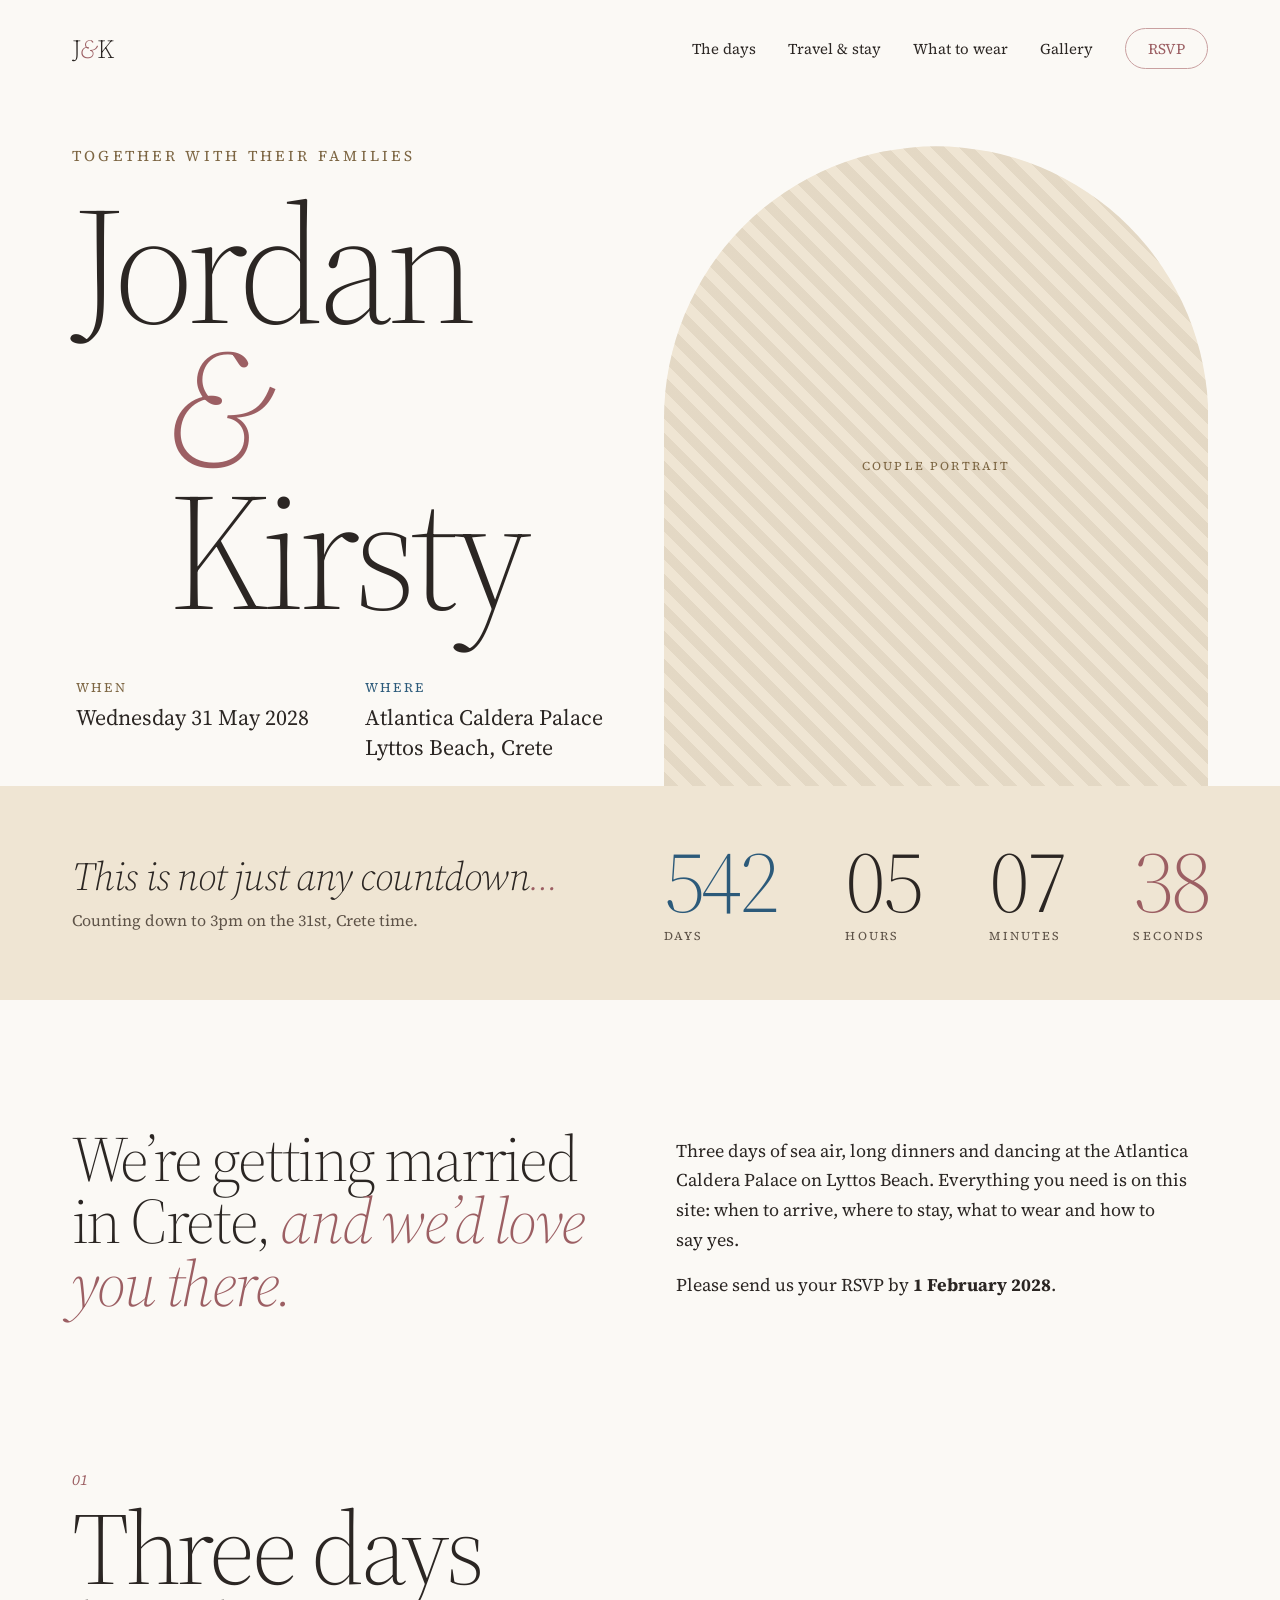
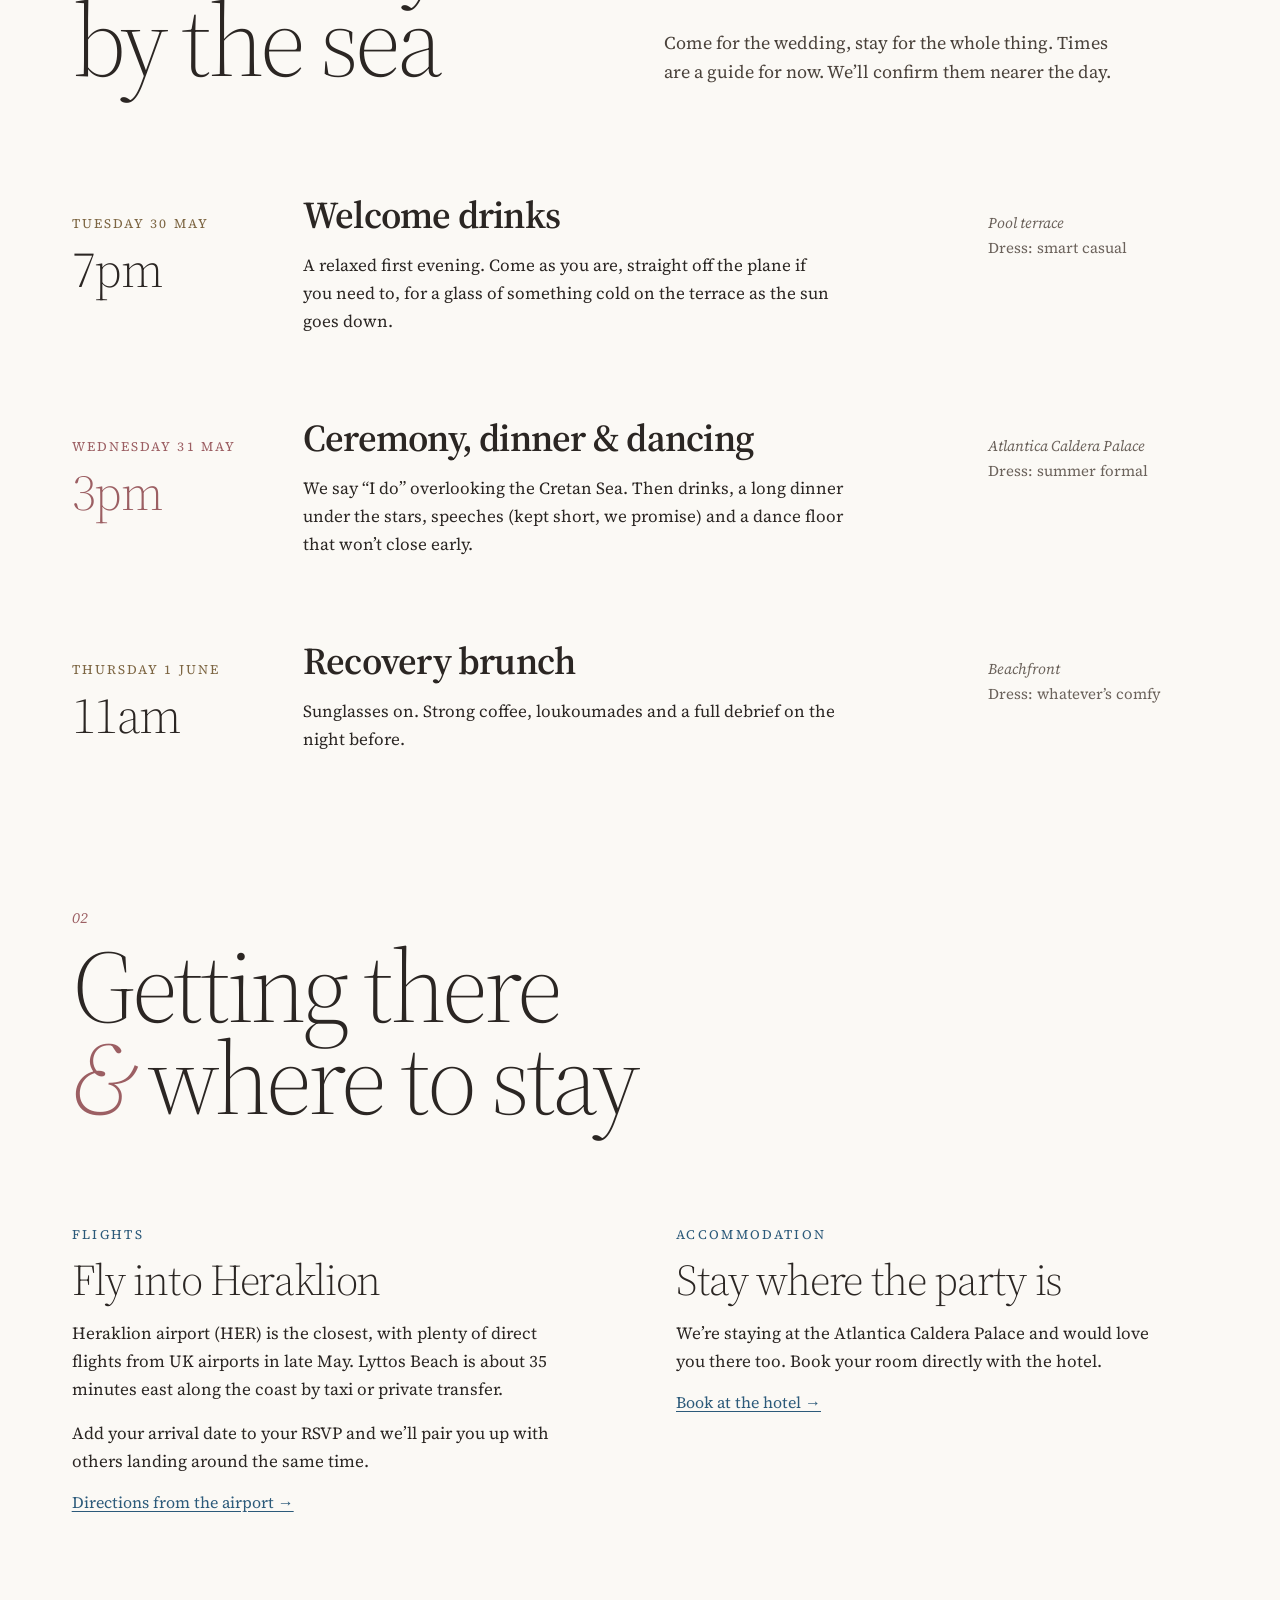
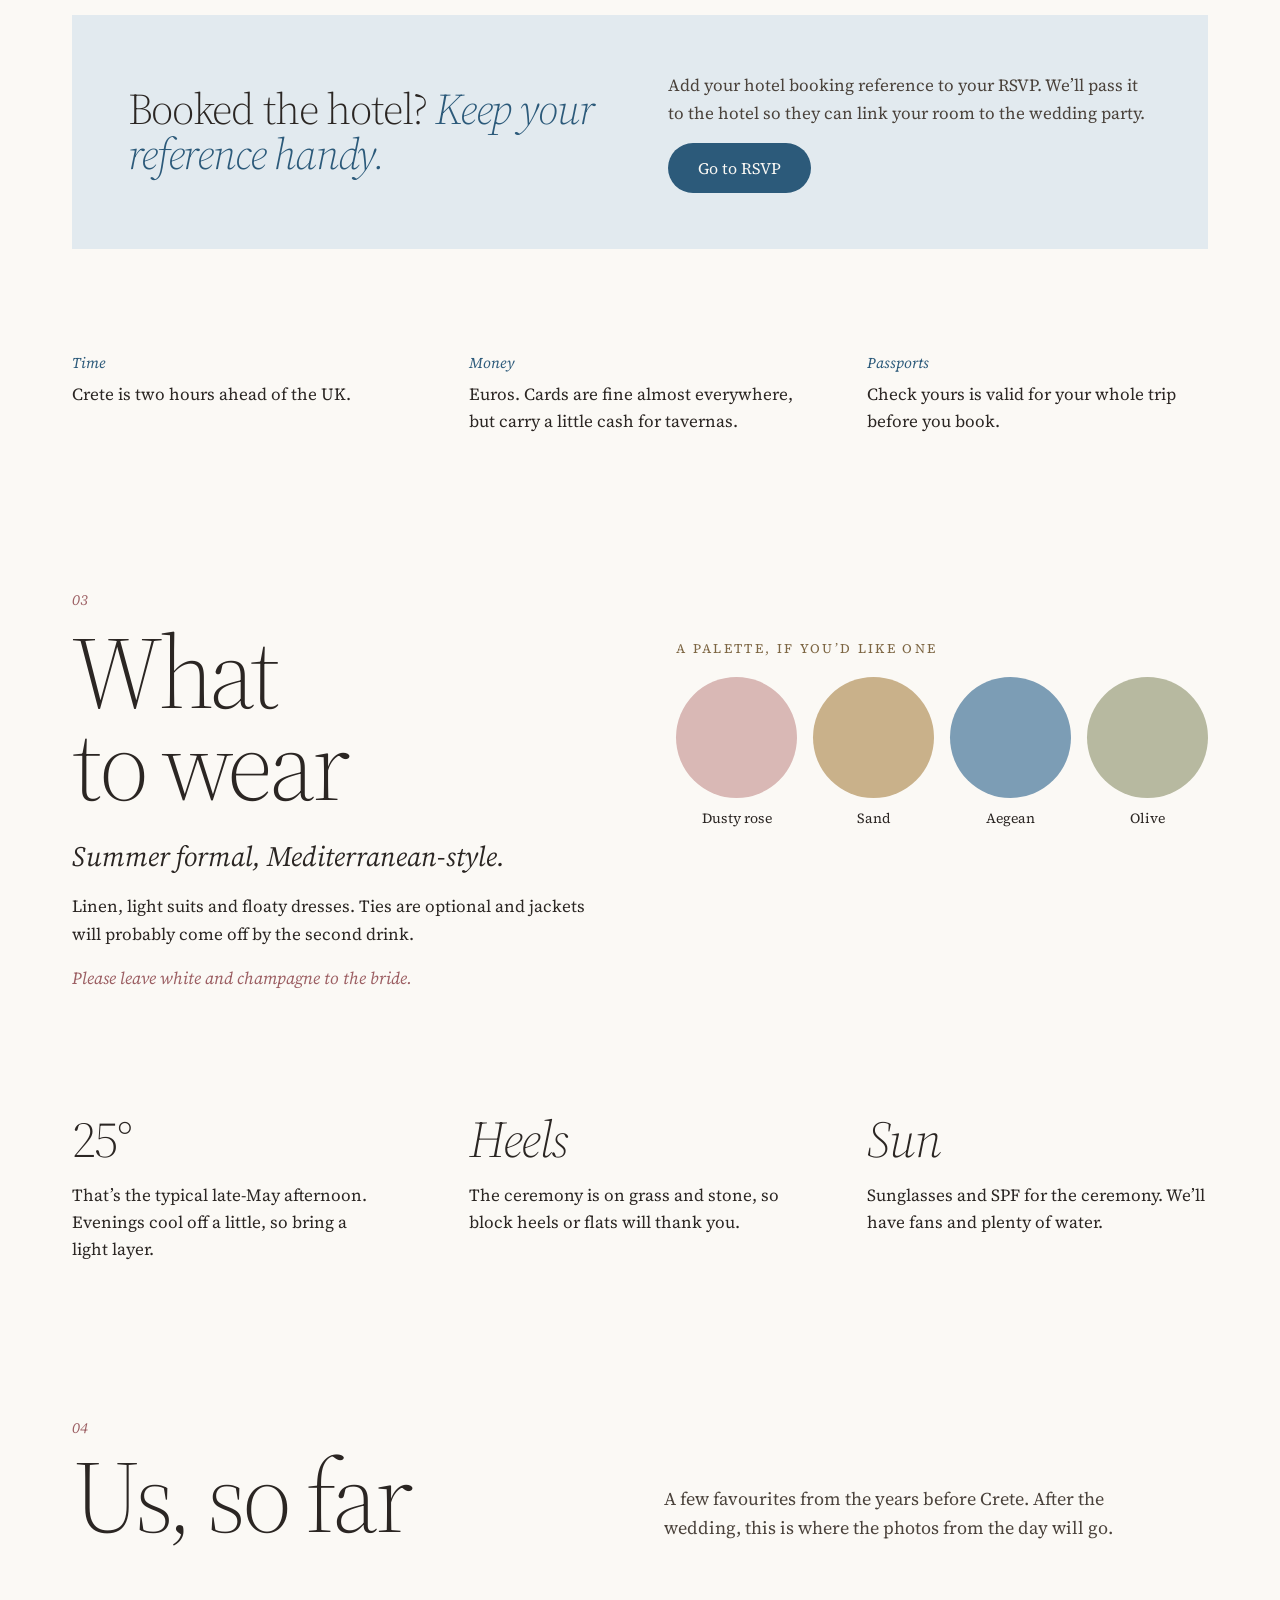
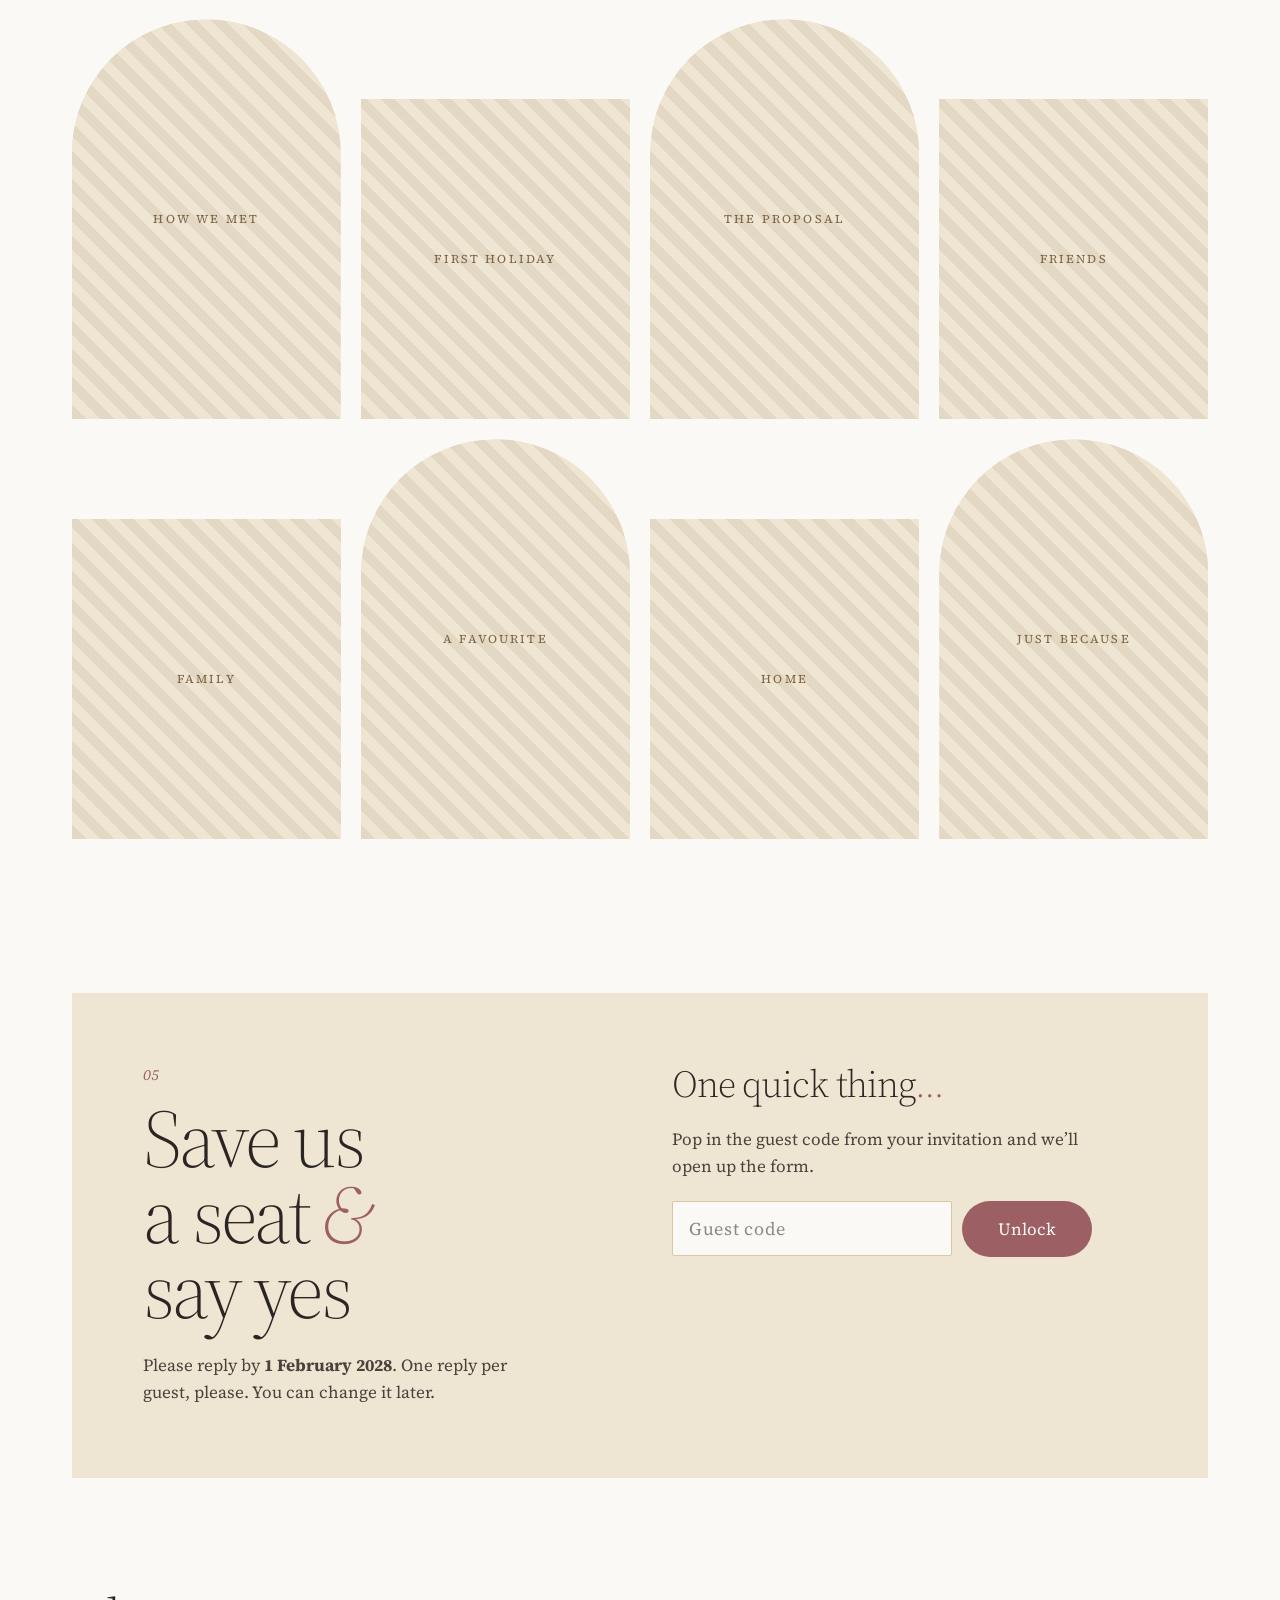
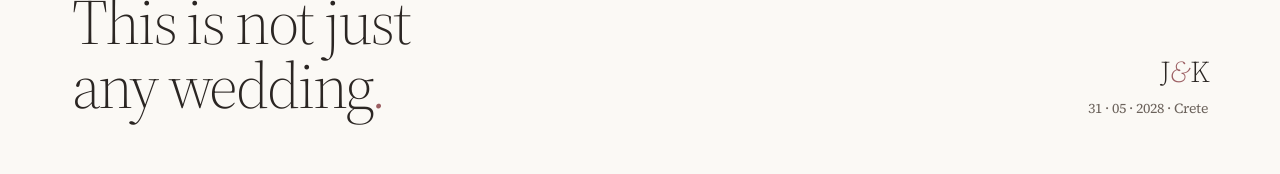
==== index.html @ 7daa61eb "Build Jordan & Kirsty wedding site from design handoff Single-page static site recreating the design" ====
<!DOCTYPE html>
<html lang="en-GB">
<head>
<meta charset="utf-8">
<meta name="viewport" content="width=device-width, initial-scale=1">
<title>Jordan &amp; Kirsty — 31 May 2028, Crete</title>
<meta name="description" content="Jordan Nelson and Kirsty Williams are getting married on Wednesday 31 May 2028 at the Atlantica Caldera Palace, Lyttos Beach, Crete. Schedule, travel, dress code and RSVP.">

<!-- Keeps the site out of Google. Delete this line if you’d rather it were findable. -->
<meta name="robots" content="noindex, nofollow">

<meta name="theme-color" content="#fbf9f5">

<!-- How the link looks when shared on WhatsApp, iMessage etc. -->
<meta property="og:type" content="website">
<meta property="og:title" content="Jordan &amp; Kirsty — 31 May 2028">
<meta property="og:description" content="We’re getting married in Crete, and we’d love you there.">
<meta property="og:locale" content="en_GB">

<link rel="preload" href="fonts/ss4-latin.woff2" as="font" type="font/woff2" crossorigin>
<link rel="stylesheet" href="styles.css">
<script src="main.js" defer></script>
</head>
<body>
<div class="page">

<!-- ============ HEADER (desktop) ============ -->
<header class="site-header site-header--desktop">
  <a class="monogram" href="#home" aria-label="Jordan and Kirsty — back to top">J<span class="amp">&amp;</span>K</a>
  <a class="nav-link" href="#days">The days</a>
  <a class="nav-link" href="#travel">Travel &amp; stay</a>
  <a class="nav-link" href="#wear">What to wear</a>
  <a class="nav-link" href="#gallery">Gallery</a>
  <a class="rsvp-pill" href="#rsvp">RSVP</a>
</header>

<!-- ============ HEADER (mobile) ============ -->
<header class="site-header site-header--mobile">
  <a class="monogram" href="#home" aria-label="Jordan and Kirsty — back to top">J<span class="amp">&amp;</span>K</a>
  <div class="header-actions">
    <a class="rsvp-pill" href="#rsvp">RSVP</a>
    <button class="hamburger" type="button" id="menu-open" aria-label="Menu" aria-expanded="false" aria-controls="menu">
      <span></span><span></span>
    </button>
  </div>
</header>

<main>

<!-- ============ HERO ============ -->
<div id="home">
  <section class="hero">
    <div class="hero__text">
      <div class="hero__kicker">Together with their families</div>
      <h1 class="visually-hidden">Jordan &amp; Kirsty — Wednesday 31 May 2028, Lyttos Beach, Crete</h1>
      <div class="hero__name" aria-hidden="true">Jordan</div>
      <div class="hero__name hero__name--second" aria-hidden="true"><span class="amp">&amp;</span> Kirsty</div>
      <div class="hero__meta">
        <div>
          <span class="kicker">When</span>
          <!-- EDIT: wedding date -->
          <span class="value">Wednesday 31 May 2028</span>
        </div>
        <div>
          <span class="kicker kicker--aegean">Where</span>
          <!-- EDIT: venue -->
          <span class="value">Atlantica Caldera Palace<br>Lyttos Beach, Crete</span>
        </div>
      </div>
    </div>
    <div class="hero__photo">
      <figure class="photo photo--arch">
        <img src="images/hero.jpg" alt="Jordan and Kirsty" width="660" height="880" fetchpriority="high" decoding="async">
        <figcaption class="photo__label">Couple portrait</figcaption>
      </figure>
    </div>
  </section>

  <!-- ============ COUNTDOWN ============ -->
  <section class="countdown">
    <div class="countdown__lede">
      <div class="countdown__title">This is not just any countdown<span class="rose">…</span></div>
      <div class="countdown__sub">Counting down to 3pm on the 31st, Crete time.</div>
    </div>
    <div class="countdown__clock" id="countdown" role="timer" aria-live="off">
      <div class="countdown__unit">
        <span class="countdown__num countdown__num--days" data-cd="d">—</span>
        <span class="countdown__label">Days</span>
      </div>
      <div class="countdown__unit">
        <span class="countdown__num" data-cd="h">—</span>
        <span class="countdown__label">Hours</span>
      </div>
      <div class="countdown__unit">
        <span class="countdown__num" data-cd="m">—</span>
        <span class="countdown__label">Minutes</span>
      </div>
      <div class="countdown__unit">
        <span class="countdown__num countdown__num--seconds" data-cd="s">—</span>
        <span class="countdown__label">Seconds</span>
      </div>
    </div>
  </section>

  <!-- ============ INTRO ============ -->
  <section class="intro">
    <h2>We’re getting married in Crete, <span class="amp">and we’d love you there.</span></h2>
    <div class="intro__body">
      <p>Three days of sea air, long dinners and dancing at the Atlantica Caldera Palace on Lyttos Beach. Everything you need is on this site: when to arrive, where to stay, what to wear and how to say yes.</p>
      <!-- EDIT: RSVP deadline (also appears in the RSVP section below) -->
      <p>Please send us your RSVP by <strong>1 February 2028</strong>.</p>
    </div>
  </section>
</div>

<!-- ============ THE DAYS ============ -->
<section class="section" id="days">
  <div class="section-head">
    <div class="section-head__title">
      <span class="numeral">01</span>
      <h2 class="display">Three days<br>by the sea</h2>
    </div>
    <p class="section-head__intro">Come for the wedding, stay for the whole thing. Times are a guide for now. We’ll confirm them nearer the day.</p>
  </div>

  <div class="days__list">
    <!-- EDIT: day 1 — date, time, venue -->
    <div class="day">
      <div class="day__when">
        <span class="day__date">Tuesday 30 May</span>
        <span class="day__time">7pm</span>
      </div>
      <div class="day__body">
        <h2>Welcome drinks</h2>
        <p>A relaxed first evening. Come as you are, straight off the plane if you need to, for a glass of something cold on the terrace as the sun goes down.</p>
      </div>
      <div class="day__where">
        <span class="venue">Pool terrace</span>
        <span>Dress: smart casual</span>
      </div>
    </div>

    <!-- EDIT: day 2 — the wedding day -->
    <div class="day day--wedding">
      <div class="day__when">
        <span class="day__date">Wednesday 31 May</span>
        <span class="day__time">3pm</span>
      </div>
      <div class="day__body">
        <h2>Ceremony, dinner &amp; dancing</h2>
        <p>We say &ldquo;I do&rdquo; overlooking the Cretan Sea. Then drinks, a long dinner under the stars, speeches (kept short, we promise) and a dance floor that won’t close early.</p>
      </div>
      <div class="day__where">
        <span class="venue">Atlantica Caldera Palace</span>
        <span>Dress: summer formal</span>
      </div>
    </div>

    <!-- EDIT: day 3 -->
    <div class="day">
      <div class="day__when">
        <span class="day__date">Thursday 1 June</span>
        <span class="day__time">11am</span>
      </div>
      <div class="day__body">
        <h2>Recovery brunch</h2>
        <p>Sunglasses on. Strong coffee, loukoumades and a full debrief on the night before.</p>
      </div>
      <div class="day__where">
        <span class="venue">Beachfront</span>
        <span>Dress: whatever’s comfy</span>
      </div>
    </div>
  </div>
</section>

<!-- ============ TRAVEL & STAY ============ -->
<section class="section" id="travel">
  <div class="section-head__title">
    <span class="numeral">02</span>
    <h2 class="display">Getting there<br><span class="amp">&amp;</span> where to stay</h2>
  </div>

  <div class="travel__cols">
    <div class="travel__col">
      <span class="kicker kicker--aegean">Flights</span>
      <h2>Fly into Heraklion</h2>
      <p>Heraklion airport (HER) is the closest, with plenty of direct flights from UK airports in late May. Lyttos Beach is about 35 minutes east along the coast by taxi or private transfer.</p>
      <p>Add your arrival date to your RSVP and we’ll pair you up with others landing around the same time.</p>
      <!-- EDIT: paste the airport directions link between the quotes -->
      <a href="#" data-needs-link="airport directions">Directions from the airport →</a>
    </div>
    <div class="travel__col">
      <span class="kicker kicker--aegean">Accommodation</span>
      <h2>Stay where the party is</h2>
      <p>We’re staying at the Atlantica Caldera Palace and would love you there too. Book your room directly with the hotel.</p>
      <!-- EDIT: paste the hotel booking link between the quotes -->
      <a href="#" data-needs-link="hotel booking">Book at the hotel →</a>
    </div>
  </div>

  <div class="callout">
    <div class="callout__title">Booked the hotel? <em>Keep your reference handy.</em></div>
    <div class="callout__body">
      <p>Add your hotel booking reference to your RSVP. We’ll pass it to the hotel so they can link your room to the wedding party.</p>
      <a class="btn-aegean" href="#rsvp">Go to RSVP</a>
    </div>
  </div>

  <div class="tips">
    <div class="tip">
      <span class="tip__label">Time</span>
      <p>Crete is two hours ahead of the UK.</p>
    </div>
    <div class="tip">
      <span class="tip__label">Money</span>
      <p>Euros. Cards are fine almost everywhere, but carry a little cash for tavernas.</p>
    </div>
    <div class="tip">
      <span class="tip__label">Passports</span>
      <p>Check yours is valid for your whole trip before you book.</p>
    </div>
  </div>
</section>

<!-- ============ WHAT TO WEAR ============ -->
<section class="section" id="wear">
  <div class="wear__top">
    <div class="wear__text">
      <span class="numeral">03</span>
      <h2 class="display">What<br>to wear</h2>
      <p class="wear__lede">Summer formal, Mediterranean-style.</p>
      <p>Linen, light suits and floaty dresses. Ties are optional and jackets will probably come off by the second drink.</p>
      <p class="wear__note">Please leave white and champagne to the bride.</p>
    </div>
    <div class="palette">
      <span class="kicker">A palette, if you’d like one</span>
      <div class="palette__swatches">
        <div class="swatch"><div class="swatch__dot" style="background:#d9b8b5"></div><span>Dusty rose</span></div>
        <div class="swatch"><div class="swatch__dot" style="background:#c9b18a"></div><span>Sand</span></div>
        <div class="swatch"><div class="swatch__dot" style="background:#7c9db5"></div><span>Aegean</span></div>
        <div class="swatch"><div class="swatch__dot" style="background:#b7b9a0"></div><span>Olive</span></div>
      </div>
    </div>
  </div>

  <div class="wear__notes">
    <div class="wear__note-item">
      <span class="wear__note-head">25°</span>
      <p>That’s the typical late-May afternoon. Evenings cool off a little, so bring a light layer.</p>
    </div>
    <div class="wear__note-item">
      <span class="wear__note-head italic">Heels</span>
      <p>The ceremony is on grass and stone, so block heels or flats will thank you.</p>
    </div>
    <div class="wear__note-item">
      <span class="wear__note-head italic">Sun</span>
      <p>Sunglasses and SPF for the ceremony. We’ll have fans and plenty of water.</p>
    </div>
  </div>
</section>

<!-- ============ GALLERY ============ -->
<section class="section" id="gallery">
  <div class="section-head">
    <div class="section-head__title">
      <span class="numeral">04</span>
      <h2 class="display">Us, so far</h2>
    </div>
    <p class="section-head__intro">A few favourites from the years before Crete. After the wedding, this is where the photos from the day will go.</p>
  </div>

  <!-- Drop your photos into the images folder using these exact names and they
       will appear here automatically. Until then you’ll see striped placeholders. -->
  <div class="gallery__grid">
    <div class="gallery__item gallery__item--tall">
      <figure class="photo photo--arch">
        <img src="images/gallery-1.jpg" alt="How we met" loading="lazy" decoding="async">
        <figcaption class="photo__label">How we met</figcaption>
      </figure>
    </div>
    <div class="gallery__item">
      <figure class="photo">
        <img src="images/gallery-2.jpg" alt="First holiday" loading="lazy" decoding="async">
        <figcaption class="photo__label">First holiday</figcaption>
      </figure>
    </div>
    <div class="gallery__item gallery__item--tall">
      <figure class="photo photo--arch">
        <img src="images/gallery-3.jpg" alt="The proposal" loading="lazy" decoding="async">
        <figcaption class="photo__label">The proposal</figcaption>
      </figure>
    </div>
    <div class="gallery__item">
      <figure class="photo">
        <img src="images/gallery-4.jpg" alt="Friends" loading="lazy" decoding="async">
        <figcaption class="photo__label">Friends</figcaption>
      </figure>
    </div>
    <div class="gallery__item">
      <figure class="photo">
        <img src="images/gallery-5.jpg" alt="Family" loading="lazy" decoding="async">
        <figcaption class="photo__label">Family</figcaption>
      </figure>
    </div>
    <div class="gallery__item gallery__item--tall">
      <figure class="photo photo--arch">
        <img src="images/gallery-6.jpg" alt="A favourite" loading="lazy" decoding="async">
        <figcaption class="photo__label">A favourite</figcaption>
      </figure>
    </div>
    <div class="gallery__item">
      <figure class="photo">
        <img src="images/gallery-7.jpg" alt="Home" loading="lazy" decoding="async">
        <figcaption class="photo__label">Home</figcaption>
      </figure>
    </div>
    <div class="gallery__item gallery__item--tall">
      <figure class="photo photo--arch">
        <img src="images/gallery-8.jpg" alt="Just because" loading="lazy" decoding="async">
        <figcaption class="photo__label">Just because</figcaption>
      </figure>
    </div>
  </div>
</section>

<!-- ============ RSVP ============ -->
<section class="section" id="rsvp">
  <div class="rsvp__panel">
    <div class="rsvp__intro">
      <span class="numeral">05</span>
      <h2>Save us<br>a seat <span class="amp">&amp;</span><br>say yes</h2>
      <!-- EDIT: RSVP deadline -->
      <p class="rsvp__note">Please reply by <strong>1 February 2028</strong>. One reply per guest, please. You can change it later.</p>
    </div>

    <div class="rsvp__right">

      <!-- Guest code gate ------------------------------------- -->
      <div class="gate" id="gate">
        <div class="gate__title">One quick thing<span class="rose">…</span></div>
        <p class="gate__body">Pop in the guest code from your invitation and we’ll open up the form.</p>
        <form class="gate__row" id="gate-form" novalidate>
          <label class="visually-hidden" for="gate-input">Guest code</label>
          <input class="input" type="text" id="gate-input" name="code" autocomplete="off"
                 autocapitalize="none" spellcheck="false" placeholder="Guest code">
          <button class="btn-rose" type="submit">Unlock</button>
        </form>
        <span class="field__error" id="gate-error" hidden>That’s not quite it. Have another look at your invitation.</span>
      </div>

      <!-- The form -------------------------------------------- -->
      <form class="rsvp__form" id="rsvp-form" novalidate hidden>

        <div class="field">
          <label for="name">Your full name</label>
          <input class="input" type="text" id="name" name="name" placeholder="e.g. Kirsty Williams"
                 autocomplete="name" required aria-describedby="name-error">
          <span class="field__error" id="name-error" hidden>We’ll need your name so we know who’s coming.</span>
        </div>

        <div class="field">
          <label for="email">Your email address</label>
          <input class="input" type="email" id="email" name="email" placeholder="So we can send your confirmation"
                 autocomplete="email" inputmode="email" required aria-describedby="email-error">
          <span class="field__error" id="email-error" hidden>We’ll need an email address to send your confirmation to.</span>
        </div>

        <fieldset class="field">
          <legend class="field__legend">Can you make it?</legend>
          <div class="toggle-group">
            <input class="visually-hidden" type="radio" name="attending" id="att-yes" value="yes" checked>
            <label class="toggle" for="att-yes">Wouldn’t miss it</label>
            <input class="visually-hidden" type="radio" name="attending" id="att-no" value="no">
            <label class="toggle" for="att-no">Sadly can’t</label>
          </div>
        </fieldset>

        <div class="field-stack" id="attending-fields">
          <div class="date-pair">
            <div class="field">
              <label for="arrival">Arriving in Crete</label>
              <input class="input" type="date" id="arrival" name="arrivalDate" min="2028-05-20" max="2028-06-05">
            </div>
            <div class="field">
              <label for="departure">Leaving</label>
              <input class="input" type="date" id="departure" name="departureDate" min="2028-05-28" max="2028-06-15">
            </div>
          </div>

          <fieldset class="field">
            <legend class="field__legend">Staying at the Atlantica Caldera Palace?</legend>
            <div class="toggle-group">
              <input class="visually-hidden" type="radio" name="stayingAtHotel" id="stay-yes" value="yes" checked>
              <label class="toggle toggle--sm" for="stay-yes">Yes, booked</label>
              <input class="visually-hidden" type="radio" name="stayingAtHotel" id="stay-no" value="no">
              <label class="toggle toggle--sm" for="stay-no">Somewhere else</label>
            </div>
          </fieldset>

          <div class="field" id="hotel-ref-field">
            <label for="hotelRef">Hotel booking reference</label>
            <input class="input input--ref" type="text" id="hotelRef" name="hotelBookingRef"
                   placeholder="From your hotel confirmation email" autocomplete="off">
            <span class="field__help">This lets the hotel link your room to the wedding party.</span>
          </div>

          <div class="field">
            <label for="dietary">Dietary requirements</label>
            <textarea class="textarea" id="dietary" name="dietary" rows="2"
                      placeholder="Vegetarian, nut allergy, a weakness for Percy Pigs…"></textarea>
          </div>
        </div>

        <div>
          <button class="btn-rose" type="submit" id="submit">Send our reply</button>
        </div>
        <p class="form-status" id="form-status" hidden role="status"></p>
      </form>

      <!-- Success state ---------------------------------------- -->
      <div class="rsvp__success" id="rsvp-success" hidden>
        <div class="rsvp__success-title" id="success-title"></div>
        <p id="success-body"></p>
        <div><button class="link-button" type="button" id="edit-reply">Change my reply</button></div>
      </div>

    </div>
  </div>
</section>

</main>

<!-- ============ FOOTER ============ -->
<footer class="site-footer">
  <div class="site-footer__line">This is not just<br>any wedding<span class="amp">.</span></div>
  <div class="site-footer__mark">
    <span class="monogram">J<span class="amp">&amp;</span>K</span>
    <span>31 · 05 · 2028 · Crete</span>
  </div>
</footer>

<!-- ============ MOBILE MENU ============ -->
<div class="menu" id="menu" hidden>
  <div class="menu__top">
    <span class="monogram">J<span class="amp">&amp;</span>K</span>
    <button class="menu__close" type="button" id="menu-close">Close</button>
  </div>
  <nav class="menu__links">
    <a href="#home">Home</a>
    <a href="#days">The days</a>
    <a href="#travel">Travel &amp; stay</a>
    <a href="#wear">What to wear</a>
    <a href="#gallery">Gallery</a>
    <a href="#rsvp" class="is-rsvp">RSVP</a>
  </nav>
  <!-- EDIT: date and place -->
  <div class="menu__foot">Wednesday 31 May 2028 · Lyttos Beach, Crete</div>
</div>

</div>
</body>
</html>
---- styles.css ----
@font-face {
  font-family: 'Source Serif 4';
  font-style: italic;
  font-weight: 300 700;
  font-display: swap;
  src: url('fonts/ss4-latin-ext-italic.woff2') format('woff2');
  unicode-range: U+0100-02BA, U+02BD-02C5, U+02C7-02CC, U+02CE-02D7, U+02DD-02FF, U+0304, U+0308, U+0329, U+1D00-1DBF, U+1E00-1E9F, U+1EF2-1EFF, U+2020, U+20A0-20AB, U+20AD-20C4, U+2113, U+2C60-2C7F, U+A720-A7FF;
}
@font-face {
  font-family: 'Source Serif 4';
  font-style: italic;
  font-weight: 300 700;
  font-display: swap;
  src: url('fonts/ss4-latin-italic.woff2') format('woff2');
  unicode-range: U+0000-00FF, U+0131, U+0152-0153, U+02BB-02BC, U+02C6, U+02DA, U+02DC, U+0304, U+0308, U+0329, U+2000-206F, U+20AC, U+2122, U+2191, U+2193, U+2212, U+2215, U+FEFF, U+FFFD;
}
@font-face {
  font-family: 'Source Serif 4';
  font-style: normal;
  font-weight: 300 700;
  font-display: swap;
  src: url('fonts/ss4-latin-ext.woff2') format('woff2');
  unicode-range: U+0100-02BA, U+02BD-02C5, U+02C7-02CC, U+02CE-02D7, U+02DD-02FF, U+0304, U+0308, U+0329, U+1D00-1DBF, U+1E00-1E9F, U+1EF2-1EFF, U+2020, U+20A0-20AB, U+20AD-20C4, U+2113, U+2C60-2C7F, U+A720-A7FF;
}
@font-face {
  font-family: 'Source Serif 4';
  font-style: normal;
  font-weight: 300 700;
  font-display: swap;
  src: url('fonts/ss4-latin.woff2') format('woff2');
  unicode-range: U+0000-00FF, U+0131, U+0152-0153, U+02BB-02BC, U+02C6, U+02DA, U+02DC, U+0304, U+0308, U+0329, U+2000-206F, U+20AC, U+2122, U+2191, U+2193, U+2212, U+2215, U+FEFF, U+FFFD;
}

/* ============================================================
   Jordan & Kirsty — design tokens
   Every value here comes from the design handoff README.
   ============================================================ */
:root {
  --paper: #fbf9f5;
  --ink: #2b2623;

  --champagne: #efe5d3;
  --champagne-line: #d9c6a3;
  --rule: #e6dccb;
  --champagne-text: #7d6643;

  --rose: #9c5f63;
  --rose-hover: #7a4448;
  --rose-press: #5e3236;
  --rose-light: #c9a0a0;
  --rose-tint: #f6ecea;
  --rose-select: #f0dcda;

  --aegean: #2c5a7a;
  --aegean-hover: #1f4560;
  --aegean-tint: #e2eaef;

  --text-2: #4a423b;
  --text-3: #5e5348;
  --muted: #6b625b;

  --pad: clamp(22px, 5.6vw, 72px);
  --section-gap: clamp(96px, 12vw, 160px);
  --arch: inset(0 round 2000px 2000px 0 0);
}

/* ---------- base ---------- */
*, *::before, *::after { box-sizing: border-box; }

html { scroll-behavior: smooth; }
@media (prefers-reduced-motion: reduce) {
  html { scroll-behavior: auto; }
  *, *::before, *::after { animation-duration: .01ms !important; transition-duration: .01ms !important; }
}

body {
  margin: 0;
  background: var(--paper);
  color: var(--ink);
  font-family: 'Source Serif 4', Georgia, 'Times New Roman', serif;
  font-optical-sizing: auto;
  -webkit-font-smoothing: antialiased;
  text-rendering: optimizeLegibility;
}

a { color: var(--aegean); text-underline-offset: 3px; }
a:hover { color: var(--aegean-hover); }
input, textarea, button, select { font-family: inherit; }
:focus-visible { outline: 2px solid var(--rose); outline-offset: 2px; }
::selection { background: var(--rose-select); }

img { max-width: 100%; display: block; }
h1, h2, h3, p { margin: 0; }

.page { min-height: 100vh; display: flex; flex-direction: column; }
main { flex: 1; }

.visually-hidden {
  position: absolute; width: 1px; height: 1px; padding: 0; margin: -1px;
  overflow: hidden; clip: rect(0 0 0 0); white-space: nowrap; border: 0;
}

/* Shared helpers ------------------------------------------------ */
.amp { font-style: italic; color: var(--rose); }
.rose { color: var(--rose); }
.italic { font-style: italic; }

.section {
  padding: var(--section-gap) var(--pad) 0;
  scroll-margin-top: 8px;
}

/* Section numeral "01"–"05" */
.numeral { font-size: 15px; font-style: italic; color: var(--rose); }

/* Big display headings */
.display {
  font-size: clamp(52px, 8vw, 104px);
  line-height: .9;
  font-weight: 300;
  letter-spacing: -.04em;
}

.kicker {
  font-size: 13px;
  letter-spacing: .18em;
  text-transform: uppercase;
  color: var(--champagne-text);
}
.kicker--aegean { color: var(--aegean); }

/* Section header: numeral + display on the left, intro on the right */
.section-head {
  display: grid;
  grid-template-columns: repeat(auto-fit, minmax(min(100%, 320px), 1fr));
  gap: 24px 48px;
  align-items: end;
}
.section-head__title { display: flex; flex-direction: column; gap: 12px; }
.section-head__intro {
  font-size: 18px;
  line-height: 1.6;
  color: var(--text-2);
  max-width: 460px;
  text-wrap: pretty;
}

/* ---------- header / nav ---------- */
.monogram {
  background: none; border: none; padding: 0;
  font-size: 26px; font-weight: 300; letter-spacing: -.05em;
  color: var(--ink); text-decoration: none; display: inline-block;
}
.monogram .amp { margin: 0 1px; }

.site-header {
  display: flex;
  align-items: center;
  gap: 32px;
  padding: 28px var(--pad);
}
.site-header .monogram { margin-right: auto; }

.nav-link {
  padding: 4px 0;
  font-size: 15px;
  color: var(--ink);
  text-decoration: none;
  transition: color .15s ease;
}
.nav-link:hover { color: var(--rose); }

.rsvp-pill {
  font-size: 15px;
  color: var(--rose);
  background: transparent;
  border: 1px solid var(--rose-light);
  padding: 9px 22px;
  border-radius: 999px;
  text-decoration: none;
  transition: background .15s ease;
}
.rsvp-pill:hover { background: var(--rose-tint); color: var(--rose); }

/* Mobile header */
.site-header--mobile { display: none; justify-content: space-between; padding: 20px 22px; }
.site-header--mobile .monogram { font-size: 22px; margin-right: 0; }
.header-actions { display: flex; align-items: center; gap: 8px; }
.site-header--mobile .rsvp-pill { font-size: 14px; padding: 9px 18px; min-height: 40px; display: flex; align-items: center; }

.hamburger {
  background: none; border: none; width: 44px; height: 44px;
  display: flex; flex-direction: column; justify-content: center; align-items: center;
  gap: 6px; cursor: pointer; padding: 0;
}
.hamburger span { width: 22px; height: 1.5px; background: var(--ink); }

@media (max-width: 759.98px) {
  .site-header--desktop { display: none; }
  .site-header--mobile { display: flex; }
}

/* Mobile menu overlay */
.menu {
  position: fixed; inset: 0; z-index: 50;
  background: var(--champagne);
  display: flex; flex-direction: column;
  padding: 20px 22px 32px;
}
.menu[hidden] { display: none; }
.menu__top { display: flex; align-items: center; justify-content: space-between; }
.menu__top .monogram { font-size: 22px; }
.menu__close {
  background: none; border: none; font-size: 15px; min-height: 44px;
  padding: 0 4px; color: var(--ink); cursor: pointer;
}
.menu__links { display: flex; flex-direction: column; gap: 6px; margin-top: 48px; }
.menu__links a {
  text-align: left; padding: 8px 0;
  font-size: 40px; font-weight: 300; letter-spacing: -.03em;
  color: var(--ink); text-decoration: none;
}
.menu__links a.is-rsvp { font-style: italic; color: var(--rose); }
.menu__foot { margin-top: auto; font-size: 15px; color: var(--text-3); }

/* ---------- photos ---------- */
.photo {
  position: relative;
  margin: 0;
  width: 100%;
  height: 100%;
  overflow: hidden;
  background-color: var(--champagne);
  background-image: repeating-linear-gradient(
    45deg,
    rgba(125, 102, 67, .10) 0 10px,
    rgba(125, 102, 67, 0) 10px 20px
  );
  display: flex; align-items: center; justify-content: center;
}
.photo--arch { clip-path: var(--arch); }
/* The striped placeholder is the default state. A photo that loads
   successfully fades in over it; one that's missing simply never does,
   so a slot with no file still looks deliberate rather than broken. */
.photo img {
  position: absolute; inset: 0;
  width: 100%; height: 100%;
  object-fit: cover;
  opacity: 0;
  transition: opacity .4s ease;
}
.photo.is-filled img { opacity: 1; }
.photo__label {
  position: relative;
  font-size: 12px;
  letter-spacing: .18em;
  text-transform: uppercase;
  color: var(--champagne-text);
  padding: 0 16px;
  text-align: center;
}
.photo.is-filled .photo__label { display: none; }

/* ---------- hero ---------- */
.hero {
  display: grid;
  grid-template-columns: repeat(auto-fit, minmax(min(100%, 440px), 1fr));
  gap: clamp(32px, 4vw, 48px);
  padding: clamp(16px, 4vw, 48px) var(--pad) 0;
  align-items: end;
}
.hero__text { padding-bottom: clamp(0px, 2vw, 24px); }
.hero__kicker {
  font-size: clamp(11px, 1.2vw, 15px);
  letter-spacing: .22em;
  text-transform: uppercase;
  color: var(--champagne-text);
  margin-bottom: clamp(16px, 2.2vw, 28px);
}
.hero__name {
  font-size: clamp(80px, 13vw, 172px);
  line-height: .86;
  font-weight: 300;
  letter-spacing: -.045em;
}
.hero__name--second { padding-left: clamp(40px, 7.5vw, 96px); }
.hero__meta {
  display: flex; flex-wrap: wrap;
  gap: 24px 56px;
  margin-top: clamp(32px, 4.4vw, 56px);
  padding-left: 4px;
}
.hero__meta div { display: flex; flex-direction: column; gap: 6px; }
.hero__meta .value { font-size: clamp(18px, 1.8vw, 22px); }
.hero__photo { height: clamp(400px, 50vw, 660px); }

/* ---------- countdown ---------- */
.countdown {
  background: var(--champagne);
  padding: clamp(28px, 4.4vw, 56px) var(--pad);
  display: grid;
  grid-template-columns: repeat(auto-fit, minmax(min(100%, 360px), 1fr));
  gap: 24px 48px;
  align-items: center;
}
.countdown__lede { display: flex; flex-direction: column; gap: 10px; }
.countdown__title {
  font-size: clamp(24px, 3.1vw, 40px);
  font-weight: 300; font-style: italic;
  line-height: 1.1; letter-spacing: -.02em;
}
.countdown__sub { font-size: 16px; color: var(--text-3); }
/* One row of four at every normal width. On very narrow phones
   (320px and under) four columns can't fit, so it wraps to 2x2
   rather than forcing the page to scroll sideways. */
.countdown__clock {
  display: flex;
  flex-wrap: wrap;
  justify-content: space-between;
  gap: 20px 16px;
}
.countdown__unit { display: flex; flex-direction: column; gap: 6px; }

/* Below ~360px, wrapping leaves a lone "Seconds" on its own row.
   A 2x2 block reads better. */
@media (max-width: 359.98px) {
  .countdown__clock {
    display: grid;
    grid-template-columns: repeat(2, 1fr);
  }
}
.countdown__num {
  font-size: clamp(44px, 6.9vw, 88px);
  line-height: .9; font-weight: 300;
  letter-spacing: -.04em;
  font-variant-numeric: tabular-nums;
}
.countdown__num--days { color: var(--aegean); }
.countdown__num--seconds { color: var(--rose); }
.countdown__label {
  font-size: 12px; letter-spacing: .18em;
  text-transform: uppercase; color: var(--text-3);
}

/* ---------- intro ---------- */
.intro {
  display: grid;
  grid-template-columns: repeat(auto-fit, minmax(min(100%, 400px), 1fr));
  gap: 24px 72px;
  padding: clamp(72px, 10vw, 128px) var(--pad) 0;
}
.intro h2 {
  font-size: clamp(38px, 5vw, 64px);
  line-height: .98; font-weight: 300;
  letter-spacing: -.035em;
}
.intro__body { display: flex; flex-direction: column; gap: 16px; padding-top: 8px; max-width: 560px; }
.intro__body p { font-size: 18px; line-height: 1.65; text-wrap: pretty; }

/* ---------- the days ---------- */
.days__list {
  display: flex; flex-direction: column;
  gap: clamp(48px, 6vw, 80px);
  padding-top: clamp(56px, 8vw, 104px);
}
.day {
  display: flex; flex-wrap: wrap;
  gap: 16px clamp(24px, 4vw, 56px);
  align-items: baseline;
}
.day__when { flex: 0 0 180px; display: flex; flex-direction: column; gap: 2px; }
.day__date {
  font-size: 13px; letter-spacing: .16em;
  text-transform: uppercase; color: var(--champagne-text);
}
.day__time {
  font-size: clamp(36px, 4vw, 52px);
  font-weight: 300; letter-spacing: -.03em;
}
.day--wedding .day__date, .day--wedding .day__time { color: var(--rose); }
.day__body { flex: 1 1 380px; display: flex; flex-direction: column; gap: 10px; }
.day__body h2 {
  font-size: clamp(28px, 3vw, 38px);
  font-weight: 600; letter-spacing: -.02em;
}
.day__body p { font-size: 17px; line-height: 1.65; max-width: 560px; text-wrap: pretty; }
.day__where {
  flex: 0 0 220px; display: flex; flex-direction: column;
  gap: 4px; font-size: 15px; color: var(--muted);
}
.day__where .venue { font-style: italic; }

/* ---------- travel & stay ---------- */
.travel__cols {
  display: grid;
  grid-template-columns: repeat(auto-fit, minmax(min(100%, 400px), 1fr));
  gap: 56px 72px;
  padding-top: clamp(56px, 8vw, 104px);
}
.travel__col { display: flex; flex-direction: column; gap: 16px; }
.travel__col h2 {
  font-size: clamp(30px, 3.4vw, 44px);
  line-height: 1; font-weight: 300; letter-spacing: -.03em;
}
.travel__col p { font-size: 17px; line-height: 1.65; max-width: 500px; text-wrap: pretty; }
.travel__col a { font-size: 16px; }

.callout {
  margin-top: clamp(56px, 8vw, 104px);
  background: var(--aegean-tint);
  padding: clamp(28px, 4.4vw, 56px);
  display: grid;
  grid-template-columns: repeat(auto-fit, minmax(min(100%, 340px), 1fr));
  gap: 24px 56px;
  align-items: center;
}
.callout__title {
  font-size: clamp(28px, 3.4vw, 44px);
  line-height: 1.05; font-weight: 300; letter-spacing: -.03em;
}
.callout__title em { font-style: italic; color: var(--aegean); }
.callout__body { display: flex; flex-direction: column; gap: 16px; align-items: flex-start; }
.callout__body p { font-size: 17px; line-height: 1.65; color: var(--text-2); text-wrap: pretty; }

.btn-aegean {
  font-size: 16px; padding: 14px 30px;
  border: none; border-radius: 999px;
  background: var(--aegean); color: var(--paper);
  cursor: pointer; text-decoration: none; display: inline-block;
  transition: background .15s ease;
}
.btn-aegean:hover { background: var(--aegean-hover); color: var(--paper); }

.tips {
  display: grid;
  grid-template-columns: repeat(auto-fit, minmax(min(100%, 260px), 1fr));
  gap: 40px 56px;
  padding-top: clamp(56px, 8vw, 104px);
}
.tip { display: flex; flex-direction: column; gap: 8px; }
.tip__label { font-size: 15px; font-style: italic; color: var(--aegean); }
.tip p { font-size: 17px; line-height: 1.6; text-wrap: pretty; }

/* ---------- what to wear ---------- */
.wear__top {
  display: grid;
  grid-template-columns: repeat(auto-fit, minmax(min(100%, 400px), 1fr));
  gap: 40px 72px;
  align-items: start;
}
.wear__text { display: flex; flex-direction: column; gap: 16px; }
.wear__lede {
  margin-top: 12px;
  font-size: clamp(22px, 2.2vw, 28px);
  line-height: 1.35; font-style: italic;
}
.wear__text p:not(.wear__lede) { font-size: 17px; line-height: 1.65; max-width: 520px; text-wrap: pretty; }
.wear__note { font-style: italic; color: var(--rose); }

.palette { display: flex; flex-direction: column; gap: 20px; padding-top: clamp(0px, 4vw, 56px); }
.palette__swatches { display: grid; grid-template-columns: repeat(4, minmax(0, 1fr)); gap: 16px; }
.swatch { display: flex; flex-direction: column; gap: 10px; align-items: center; }
.swatch__dot { width: 100%; aspect-ratio: 1; border-radius: 50%; }
.swatch span { font-size: 14px; }

.wear__notes {
  display: grid;
  grid-template-columns: repeat(auto-fit, minmax(min(100%, 260px), 1fr));
  gap: 40px 56px;
  padding-top: clamp(64px, 9vw, 112px);
}
.wear__note-item { display: flex; flex-direction: column; gap: 8px; }
.wear__note-head {
  font-size: clamp(36px, 4vw, 52px);
  font-weight: 300; letter-spacing: -.03em;
}
.wear__note-item p { font-size: 17px; line-height: 1.6; text-wrap: pretty; }

/* ---------- gallery ---------- */
.gallery__grid {
  display: grid;
  grid-template-columns: repeat(auto-fill, minmax(min(100%, 240px), 1fr));
  gap: 20px;
  align-items: end;
  padding-top: clamp(48px, 6vw, 80px);
}
.gallery__item { height: 320px; }
.gallery__item--tall { height: 400px; }

/* ---------- RSVP ---------- */
.rsvp__panel {
  background: var(--champagne);
  padding: clamp(28px, 5.6vw, 72px);
  display: grid;
  grid-template-columns: repeat(auto-fit, minmax(min(100%, 380px), 1fr));
  gap: 48px 64px;
}
.rsvp__intro { display: flex; flex-direction: column; gap: 16px; }
.rsvp__intro h2 {
  font-size: clamp(52px, 6.4vw, 84px);
  line-height: .92; font-weight: 300; letter-spacing: -.04em;
}
.rsvp__note {
  margin-top: 8px;
  font-size: 17px; line-height: 1.6;
  color: var(--text-2); max-width: 400px;
}

.rsvp__form { display: flex; flex-direction: column; gap: 24px; }
.field-stack { display: flex; flex-direction: column; gap: 24px; }
.field-stack[hidden] { display: none; }
.field { display: flex; flex-direction: column; gap: 8px; }
.field[hidden] { display: none; }
fieldset.field { border: 0; padding: 0; margin: 0; min-width: 0; }
fieldset.field > .field__legend { padding: 0; margin-bottom: 10px; }
.field > label, .field__legend { font-size: 14px; color: var(--text-2); }

.input, .textarea {
  font-size: 18px;
  padding: 14px 16px;
  border: 1px solid var(--champagne-line);
  border-radius: 2px;
  background: var(--paper);
  color: var(--ink);
  min-height: 52px;
  width: 100%;
}
.textarea { font-size: 17px; resize: vertical; min-height: 0; }
.input[type="date"] { font-size: 17px; padding: 12px 16px; }
.input::placeholder, .textarea::placeholder { color: var(--muted); opacity: .75; }
.input.is-invalid { border-color: var(--rose); }

.input--ref { border-color: var(--rose-light); letter-spacing: .04em; }

.field__error, .field__help {
  font-size: 14px; font-style: italic; color: var(--rose-hover);
}
.field__error[hidden] { display: none; }

.date-pair {
  display: grid;
  grid-template-columns: repeat(auto-fit, minmax(150px, 1fr));
  gap: 16px;
}

/* Pill toggles — radio inputs styled to match the design exactly */
.toggle-group {
  display: flex; flex-wrap: wrap; gap: 10px;
  border: 0; padding: 0; margin: 0;
}
.toggle {
  font-size: 16px;
  padding: 12px 24px;
  min-height: 48px;
  display: inline-flex; align-items: center; justify-content: center;
  border-radius: 999px;
  cursor: pointer;
  border: 1px solid var(--champagne-line);
  background: var(--paper);
  color: var(--ink);
  transition: background .15s ease, border-color .15s ease, color .15s ease;
}
.toggle--sm { padding: 10px 22px; }
.toggle-group input:checked + .toggle {
  background: var(--rose);
  border-color: var(--rose);
  color: var(--paper);
}
.toggle-group input:focus-visible + .toggle {
  outline: 2px solid var(--rose);
  outline-offset: 2px;
}

.btn-rose {
  font-size: 17px;
  padding: 16px 36px;
  min-height: 52px;
  border: none; border-radius: 999px;
  background: var(--rose); color: var(--paper);
  cursor: pointer;
  transition: background .15s ease;
}
.btn-rose:hover { background: var(--rose-hover); }
.btn-rose:active { background: var(--rose-press); }
.btn-rose[disabled] { opacity: .6; cursor: progress; }

.link-button {
  background: none; border: none; padding: 0;
  cursor: pointer; font-size: 16px;
  color: var(--rose);
  text-decoration: underline; text-underline-offset: 3px;
}

.form-status { font-size: 15px; font-style: italic; color: var(--rose-hover); }
.form-status[hidden] { display: none; }

/* Success state */
.rsvp__success { display: flex; flex-direction: column; gap: 18px; justify-content: center; }
.rsvp__success[hidden] { display: none; }
.rsvp__success-title {
  font-size: clamp(40px, 4.8vw, 64px);
  line-height: 1; font-weight: 300; letter-spacing: -.035em;
}
.rsvp__success p { font-size: 18px; line-height: 1.6; color: var(--text-2); max-width: 460px; text-wrap: pretty; }

/* Guest-code gate */
.gate { display: flex; flex-direction: column; gap: 20px; justify-content: center; max-width: 420px; }
.gate[hidden] { display: none; }
.gate__title {
  font-size: clamp(28px, 3.1vw, 38px);
  line-height: 1.1; font-weight: 300; letter-spacing: -.03em;
}
.gate__body { font-size: 17px; line-height: 1.6; color: var(--text-2); }
.gate__row { display: flex; flex-wrap: wrap; gap: 10px; align-items: flex-start; }
.gate__row .input { flex: 1 1 200px; width: auto; letter-spacing: .04em; }

.rsvp__form[hidden] { display: none; }

/* ---------- footer ---------- */
.site-footer {
  padding: clamp(80px, 9vw, 112px) var(--pad) clamp(32px, 4.4vw, 56px);
  display: flex; flex-wrap: wrap;
  justify-content: space-between; align-items: flex-end;
  gap: 32px;
}
.site-footer__line {
  font-size: clamp(40px, 5vw, 64px);
  line-height: 1; font-weight: 300; letter-spacing: -.035em;
}
.site-footer__mark {
  display: flex; flex-direction: column; align-items: flex-end;
  gap: 6px; font-size: 14px; color: var(--muted);
}
.site-footer__mark .monogram { font-size: 30px; }
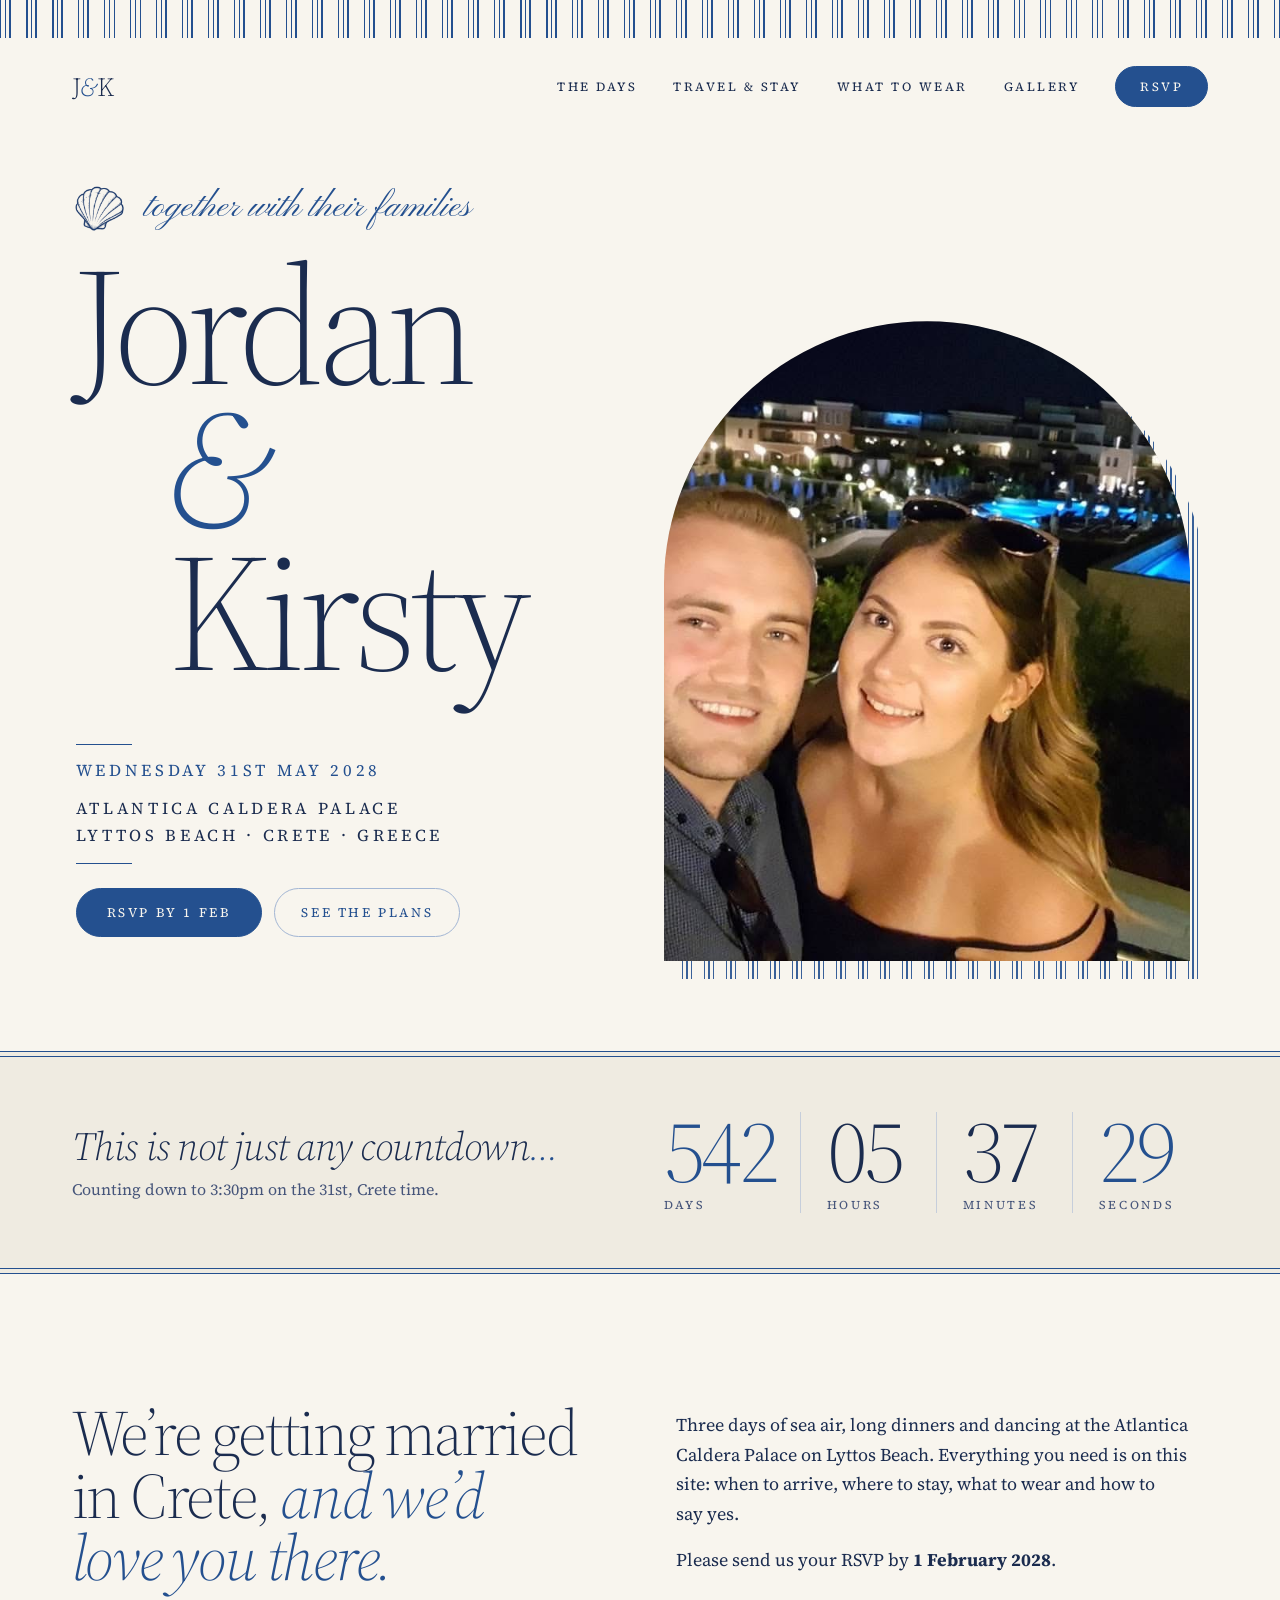
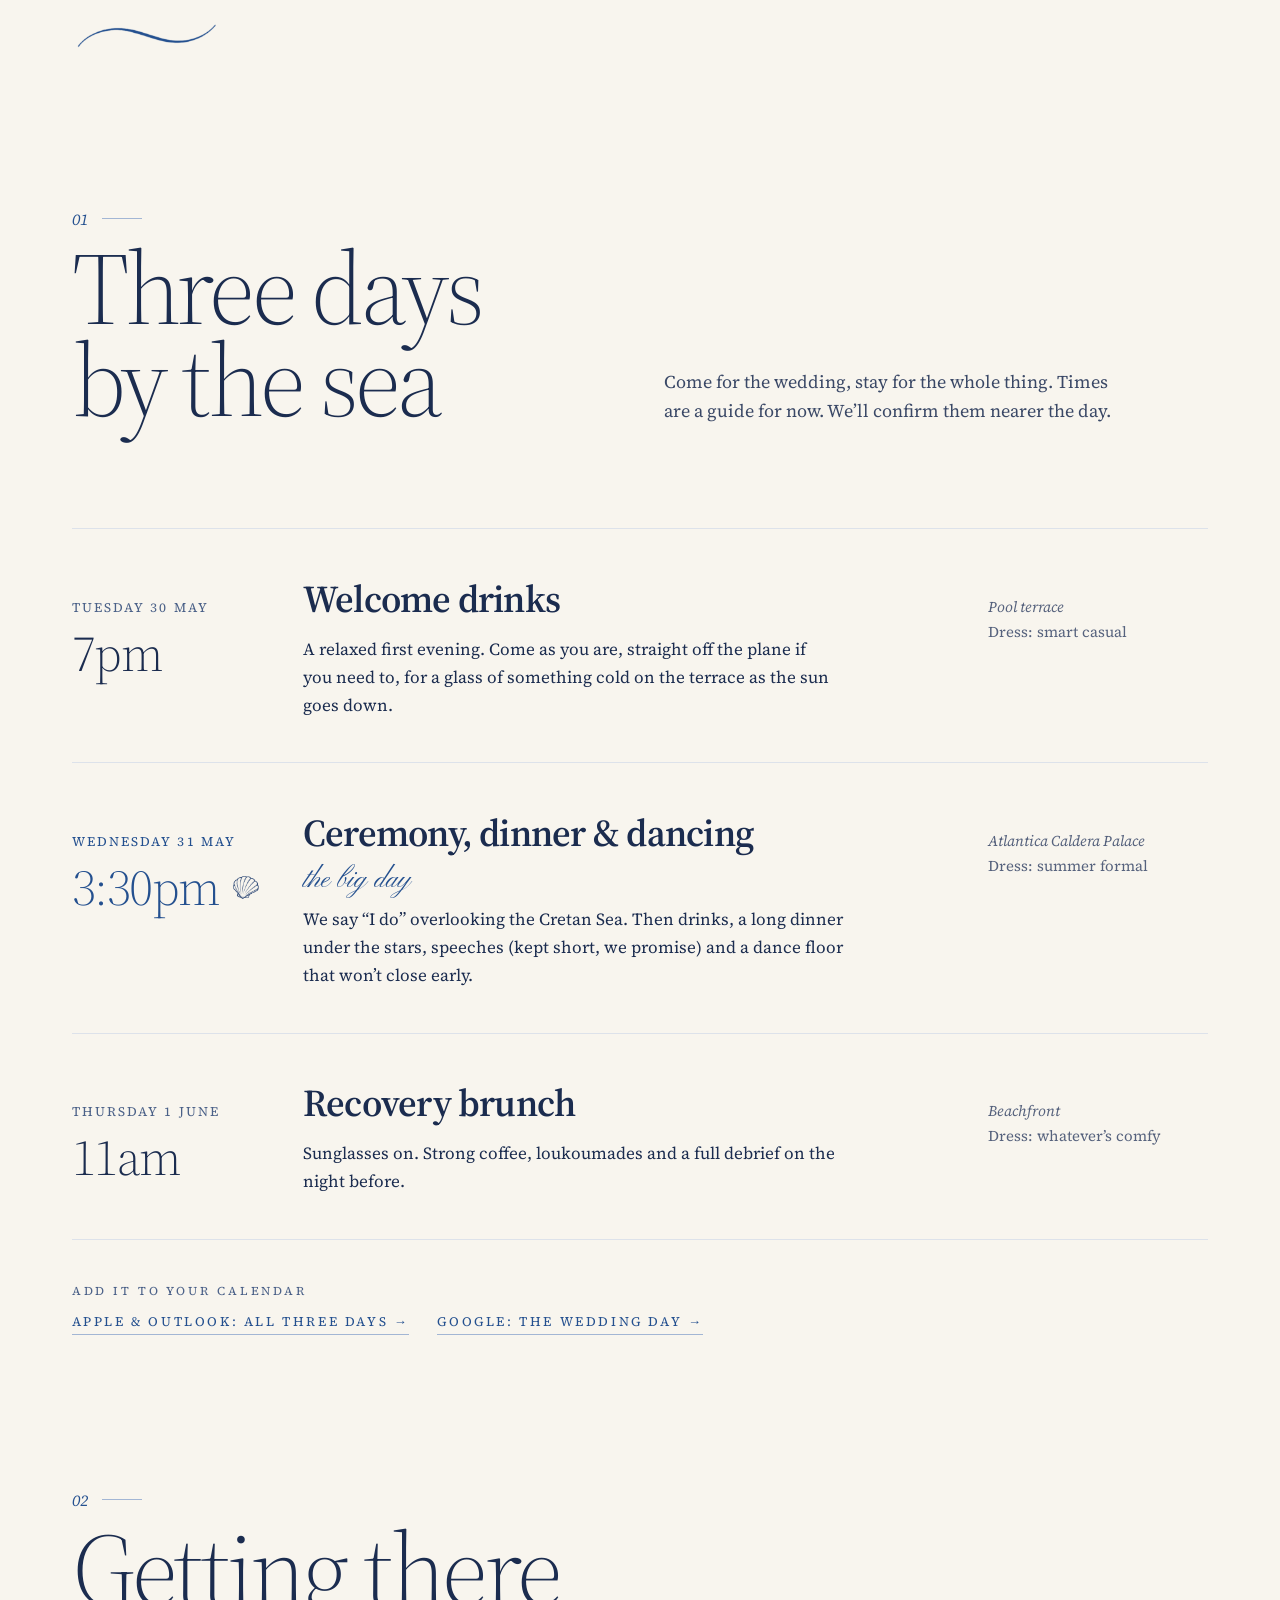
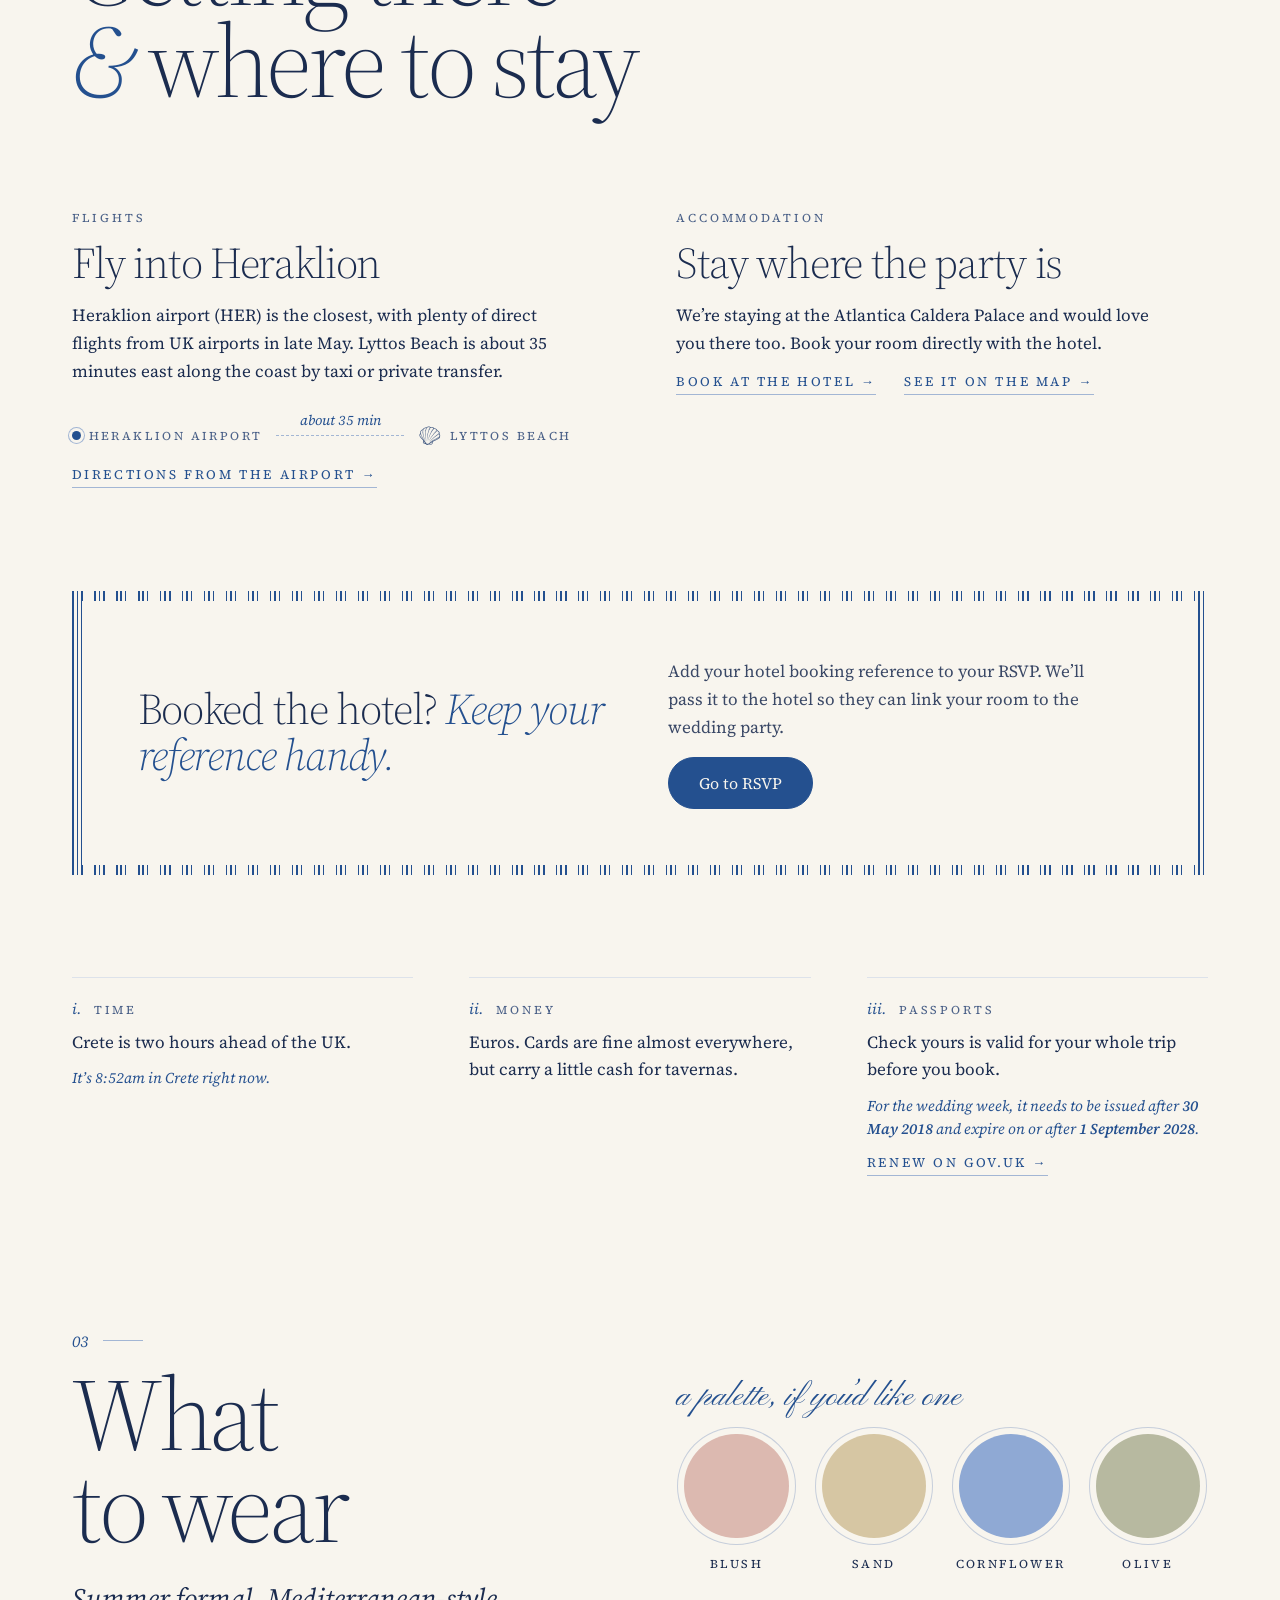
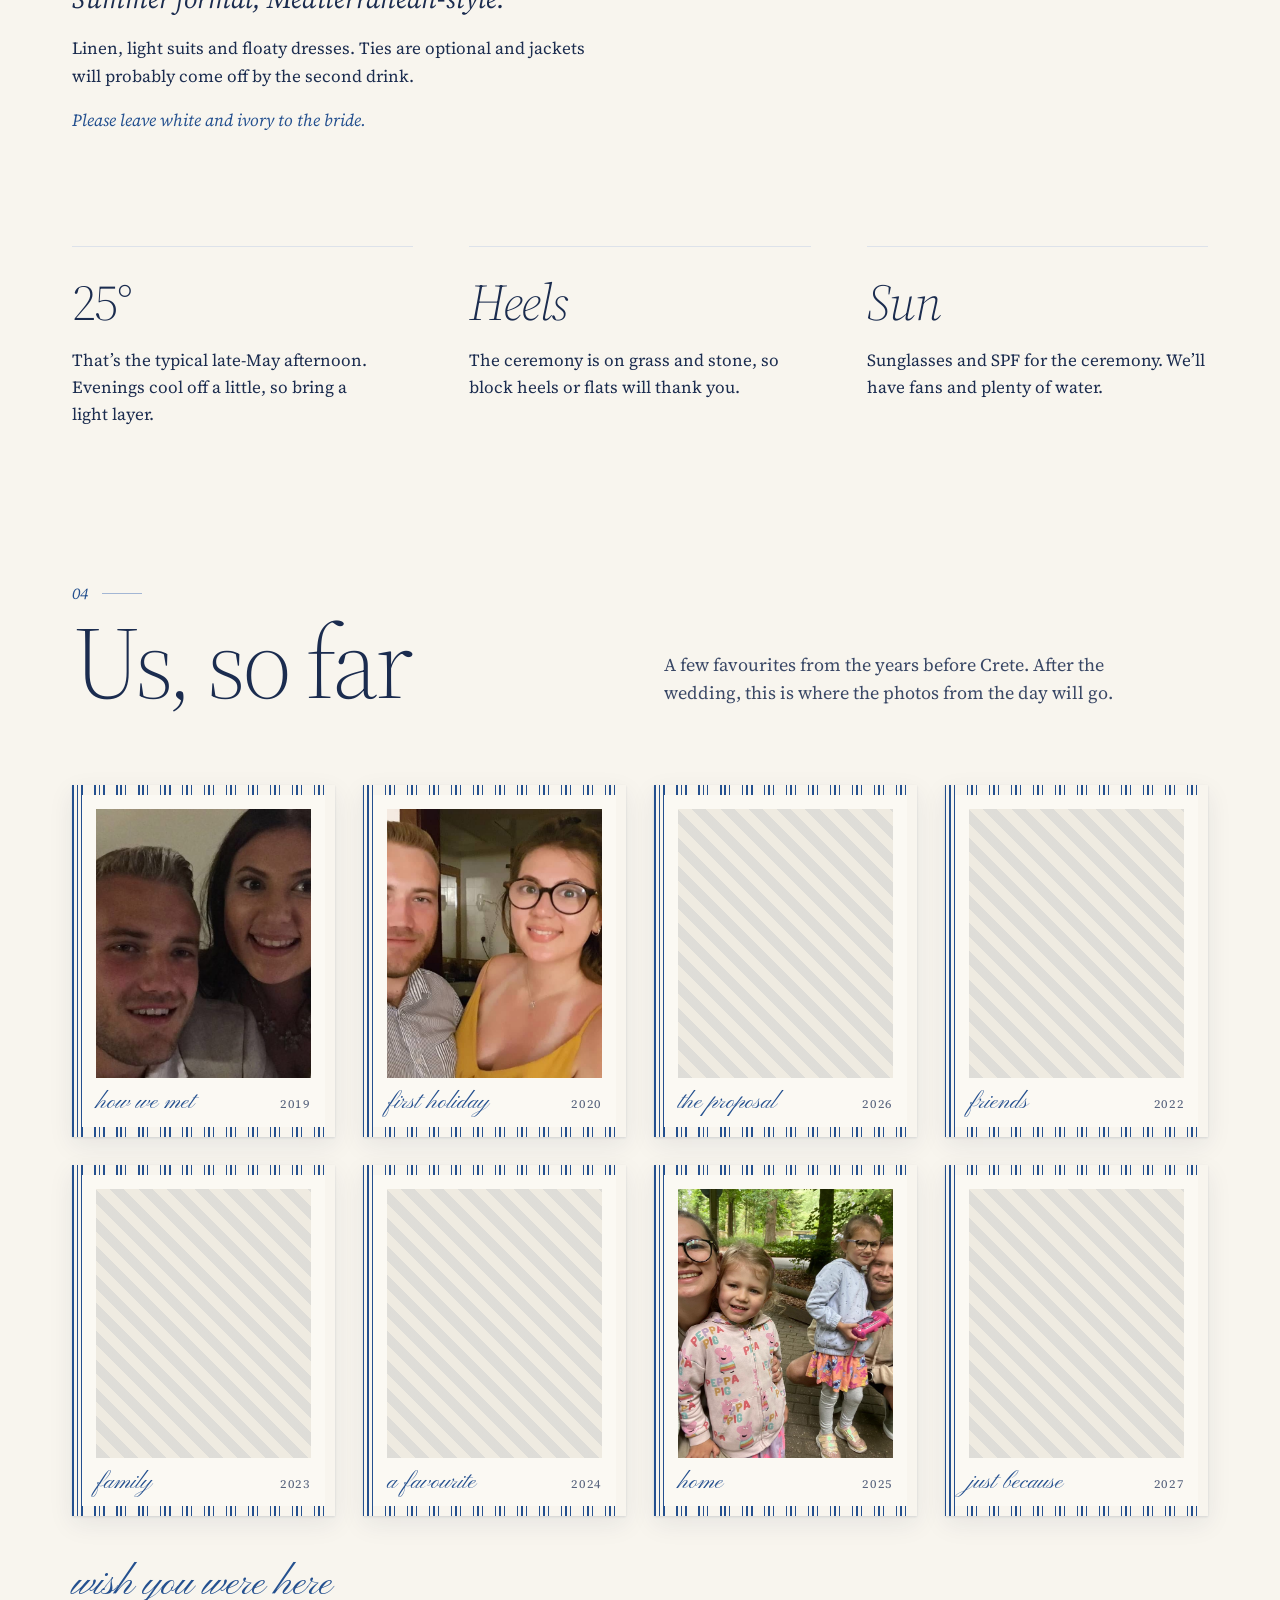
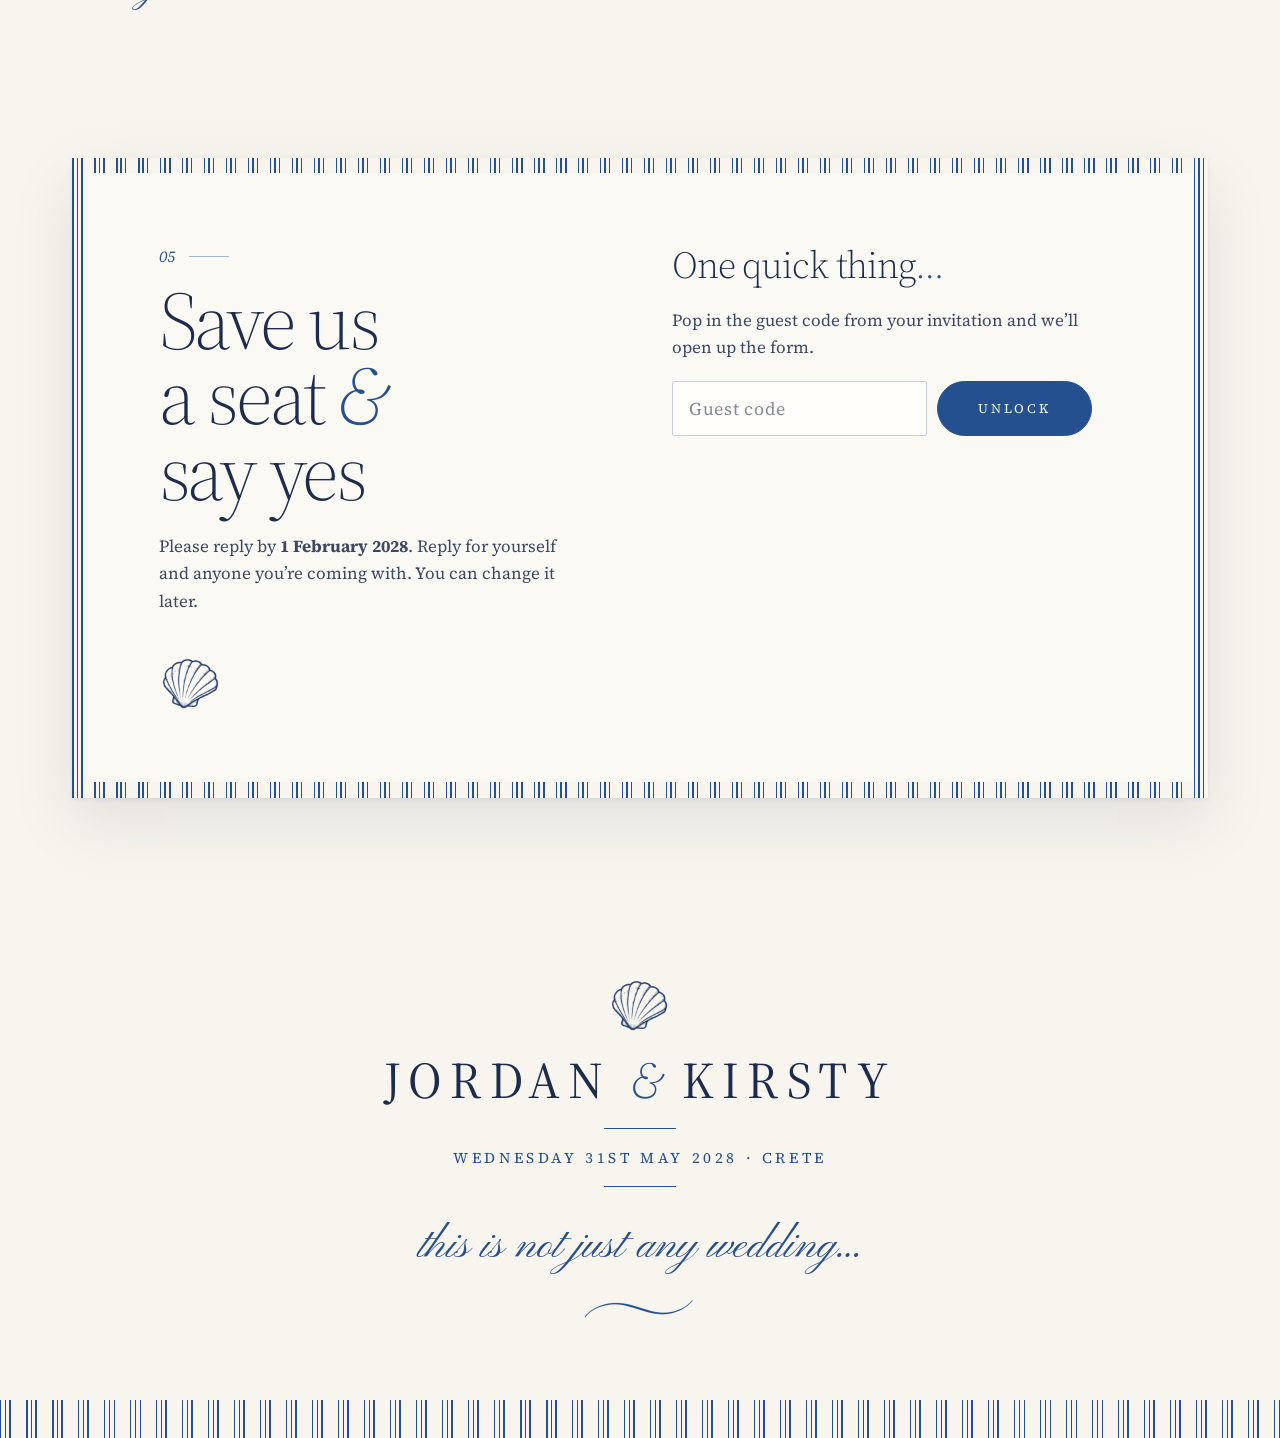
==== commit 4e32543d: "Update wedding site and prepare for GitHub Pages Ceremony moves to 3:30pm, RSVP form autofill is off" ====
--- a/index.html
+++ b/index.html
@@ -9,20 +9,34 @@
 <!-- Keeps the site out of Google. Delete this line if you’d rather it were findable. -->
 <meta name="robots" content="noindex, nofollow">
 
-<meta name="theme-color" content="#fbf9f5">
+<meta name="theme-color" content="#f8f5ee">
 
 <!-- How the link looks when shared on WhatsApp, iMessage etc. -->
 <meta property="og:type" content="website">
 <meta property="og:title" content="Jordan &amp; Kirsty — 31 May 2028">
 <meta property="og:description" content="We’re getting married in Crete, and we’d love you there.">
 <meta property="og:locale" content="en_GB">
+<!-- EDIT: once the site has its address, put the full link in front of
+     images/share.jpg below (e.g. https://jkwedding.vercel.app/images/share.jpg).
+     WhatsApp and Facebook only show the picture when the link is complete. -->
+<meta property="og:image" content="images/share.jpg">
+<meta property="og:image:width" content="1200">
+<meta property="og:image:height" content="630">
+<meta property="og:image:alt" content="Jordan &amp; Kirsty, Wednesday 31st May 2028, Crete">
+<meta name="twitter:card" content="summary_large_image">
+
+<link rel="icon" href="favicon.ico" sizes="any">
+<link rel="icon" href="images/favicon-32.png" type="image/png" sizes="32x32">
+<link rel="apple-touch-icon" href="apple-touch-icon.png">
 
 <link rel="preload" href="fonts/ss4-latin.woff2" as="font" type="font/woff2" crossorigin>
+<link rel="preload" href="fonts/pinyon-latin.woff2" as="font" type="font/woff2" crossorigin>
 <link rel="stylesheet" href="styles.css">
 <script src="main.js" defer></script>
 </head>
 <body>
 <div class="page">
+<div class="edge-band" aria-hidden="true"></div>
 
 <!-- ============ HEADER (desktop) ============ -->
 <header class="site-header site-header--desktop">
@@ -51,24 +65,29 @@
 <div id="home">
   <section class="hero">
     <div class="hero__text">
-      <div class="hero__kicker">Together with their families</div>
+      <div class="hero__kicker" data-reveal>
+        <img src="images/shell.png" alt="" width="384" height="336">
+        <span class="script">together with their families</span>
+      </div>
       <h1 class="visually-hidden">Jordan &amp; Kirsty — Wednesday 31 May 2028, Lyttos Beach, Crete</h1>
-      <div class="hero__name" aria-hidden="true">Jordan</div>
-      <div class="hero__name hero__name--second" aria-hidden="true"><span class="amp">&amp;</span> Kirsty</div>
-      <div class="hero__meta">
-        <div>
-          <span class="kicker">When</span>
-          <!-- EDIT: wedding date -->
-          <span class="value">Wednesday 31 May 2028</span>
-        </div>
-        <div>
-          <span class="kicker kicker--aegean">Where</span>
-          <!-- EDIT: venue -->
-          <span class="value">Atlantica Caldera Palace<br>Lyttos Beach, Crete</span>
-        </div>
-      </div>
-    </div>
-    <div class="hero__photo">
+      <div class="hero__name" aria-hidden="true" data-reveal>Jordan</div>
+      <div class="hero__name hero__name--second" aria-hidden="true" data-reveal><span class="amp">&amp;</span> Kirsty</div>
+      <div class="hero__lockup" data-reveal>
+        <div class="rule-navy"></div>
+        <!-- EDIT: wedding date -->
+        <div class="hero__date">Wednesday 31st May 2028</div>
+        <!-- EDIT: venue -->
+        <div class="hero__venue">Atlantica Caldera Palace<br>Lyttos Beach · Crete · Greece</div>
+        <div class="rule-navy"></div>
+        <div class="hero__actions">
+          <!-- EDIT: RSVP deadline -->
+          <a class="btn btn--sm" href="#rsvp">RSVP by 1 Feb</a>
+          <a class="btn btn--sm btn--outline" href="#days">See the plans</a>
+        </div>
+      </div>
+    </div>
+    <div class="hero__photo" data-reveal>
+      <div class="hero__stripes" aria-hidden="true"></div>
       <figure class="photo photo--arch">
         <img src="images/hero.jpg" alt="Jordan and Kirsty" width="660" height="880" fetchpriority="high" decoding="async">
         <figcaption class="photo__label">Couple portrait</figcaption>
@@ -79,12 +98,12 @@
   <!-- ============ COUNTDOWN ============ -->
   <section class="countdown">
     <div class="countdown__lede">
-      <div class="countdown__title">This is not just any countdown<span class="rose">…</span></div>
-      <div class="countdown__sub">Counting down to 3pm on the 31st, Crete time.</div>
+      <div class="countdown__title">This is not just any countdown<span class="accent">…</span></div>
+      <div class="countdown__sub">Counting down to 3:30pm on the 31st, Crete time.</div>
     </div>
     <div class="countdown__clock" id="countdown" role="timer" aria-live="off">
       <div class="countdown__unit">
-        <span class="countdown__num countdown__num--days" data-cd="d">—</span>
+        <span class="countdown__num countdown__num--accent" data-cd="d">—</span>
         <span class="countdown__label">Days</span>
       </div>
       <div class="countdown__unit">
@@ -96,7 +115,7 @@
         <span class="countdown__label">Minutes</span>
       </div>
       <div class="countdown__unit">
-        <span class="countdown__num countdown__num--seconds" data-cd="s">—</span>
+        <span class="countdown__num countdown__num--accent" data-cd="s">—</span>
         <span class="countdown__label">Seconds</span>
       </div>
     </div>
@@ -104,8 +123,11 @@
 
   <!-- ============ INTRO ============ -->
   <section class="intro">
-    <h2>We’re getting married in Crete, <span class="amp">and we’d love you there.</span></h2>
-    <div class="intro__body">
+    <div class="intro__head" data-reveal>
+      <h2>We’re getting married in Crete, <span class="amp">and we’d love you there.</span></h2>
+      <img src="images/wave.png" alt="" width="480" height="112">
+    </div>
+    <div class="intro__body" data-reveal>
       <p>Three days of sea air, long dinners and dancing at the Atlantica Caldera Palace on Lyttos Beach. Everything you need is on this site: when to arrive, where to stay, what to wear and how to say yes.</p>
       <!-- EDIT: RSVP deadline (also appears in the RSVP section below) -->
       <p>Please send us your RSVP by <strong>1 February 2028</strong>.</p>
@@ -118,14 +140,14 @@
   <div class="section-head">
     <div class="section-head__title">
       <span class="numeral">01</span>
-      <h2 class="display">Three days<br>by the sea</h2>
+      <h2 class="display" data-reveal>Three days<br>by the sea</h2>
     </div>
     <p class="section-head__intro">Come for the wedding, stay for the whole thing. Times are a guide for now. We’ll confirm them nearer the day.</p>
   </div>
 
   <div class="days__list">
     <!-- EDIT: day 1 — date, time, venue -->
-    <div class="day">
+    <div class="day" data-reveal>
       <div class="day__when">
         <span class="day__date">Tuesday 30 May</span>
         <span class="day__time">7pm</span>
@@ -141,13 +163,14 @@
     </div>
 
     <!-- EDIT: day 2 — the wedding day -->
-    <div class="day day--wedding">
+    <div class="day day--wedding" data-reveal>
       <div class="day__when">
         <span class="day__date">Wednesday 31 May</span>
-        <span class="day__time">3pm</span>
+        <span class="day__time">3:30pm<img src="images/shell.png" alt="" width="384" height="336"></span>
       </div>
       <div class="day__body">
         <h2>Ceremony, dinner &amp; dancing</h2>
+        <span class="script day__script">the big day</span>
         <p>We say &ldquo;I do&rdquo; overlooking the Cretan Sea. Then drinks, a long dinner under the stars, speeches (kept short, we promise) and a dance floor that won’t close early.</p>
       </div>
       <div class="day__where">
@@ -157,7 +180,7 @@
     </div>
 
     <!-- EDIT: day 3 -->
-    <div class="day">
+    <div class="day" data-reveal>
       <div class="day__when">
         <span class="day__date">Thursday 1 June</span>
         <span class="day__time">11am</span>
@@ -170,6 +193,15 @@
         <span class="venue">Beachfront</span>
         <span>Dress: whatever’s comfy</span>
       </div>
+    </div>
+  </div>
+
+  <!-- EDIT: if the times above change, update wedding.ics and the Google link here too (see SETUP.md) -->
+  <div class="add-calendar" data-reveal>
+    <span class="kicker">Add it to your calendar</span>
+    <div class="link-row">
+      <a class="text-link" href="wedding.ics">Apple &amp; Outlook: all three days →</a>
+      <a class="text-link" href="https://calendar.google.com/calendar/render?action=TEMPLATE&amp;text=Jordan+%26+Kirsty%27s+wedding&amp;dates=20280531T123000Z%2F20280531T210000Z&amp;ctz=Europe%2FAthens&amp;location=Atlantica+Caldera+Palace%2C+Lyttos+Beach%2C+Crete%2C+Greece&amp;details=Ceremony+at+3%3A30pm+Crete+time%2C+then+dinner+and+dancing.+Dress%3A+summer+formal." target="_blank" rel="noopener">Google: the wedding day →</a>
     </div>
   </div>
 </section>
@@ -178,47 +210,62 @@
 <section class="section" id="travel">
   <div class="section-head__title">
     <span class="numeral">02</span>
-    <h2 class="display">Getting there<br><span class="amp">&amp;</span> where to stay</h2>
+    <h2 class="display" data-reveal>Getting there<br><span class="amp">&amp;</span> where to stay</h2>
   </div>
 
   <div class="travel__cols">
     <div class="travel__col">
-      <span class="kicker kicker--aegean">Flights</span>
+      <span class="kicker">Flights</span>
       <h2>Fly into Heraklion</h2>
       <p>Heraklion airport (HER) is the closest, with plenty of direct flights from UK airports in late May. Lyttos Beach is about 35 minutes east along the coast by taxi or private transfer.</p>
-      <p>Add your arrival date to your RSVP and we’ll pair you up with others landing around the same time.</p>
-      <!-- EDIT: paste the airport directions link between the quotes -->
-      <a href="#" data-needs-link="airport directions">Directions from the airport →</a>
+      <div class="route" aria-hidden="true">
+        <span class="route__stop"><span class="route__dot"></span>Heraklion airport</span>
+        <span class="route__line"><span class="route__time">about 35 min</span></span>
+        <span class="route__stop route__stop--end"><img src="images/shell.png" alt="" width="384" height="336">Lyttos Beach</span>
+      </div>
+      <a class="text-link" href="https://www.google.com/maps/dir/?api=1&amp;origin=Heraklion+International+Airport&amp;destination=Atlantica+Caldera+Palace%2C+Analipsi%2C+Crete&amp;travelmode=driving" target="_blank" rel="noopener">Directions from the airport →</a>
     </div>
     <div class="travel__col">
-      <span class="kicker kicker--aegean">Accommodation</span>
+      <span class="kicker">Accommodation</span>
       <h2>Stay where the party is</h2>
       <p>We’re staying at the Atlantica Caldera Palace and would love you there too. Book your room directly with the hotel.</p>
       <!-- EDIT: paste the hotel booking link between the quotes -->
-      <a href="#" data-needs-link="hotel booking">Book at the hotel →</a>
-    </div>
-  </div>
-
-  <div class="callout">
-    <div class="callout__title">Booked the hotel? <em>Keep your reference handy.</em></div>
-    <div class="callout__body">
-      <p>Add your hotel booking reference to your RSVP. We’ll pass it to the hotel so they can link your room to the wedding party.</p>
-      <a class="btn-aegean" href="#rsvp">Go to RSVP</a>
-    </div>
-  </div>
-
-  <div class="tips">
-    <div class="tip">
-      <span class="tip__label">Time</span>
+      <div class="link-row">
+        <a class="text-link" href="#" data-needs-link="hotel booking">Book at the hotel →</a>
+        <a class="text-link" href="https://www.google.com/maps/search/?api=1&amp;query=Atlantica+Caldera+Palace%2C+Analipsi%2C+Crete" target="_blank" rel="noopener">See it on the map →</a>
+      </div>
+    </div>
+  </div>
+
+  <div class="callout framed" data-reveal>
+    <div class="callout__inner">
+      <div class="callout__title">Booked the hotel? <em>Keep your reference handy.</em></div>
+      <div class="callout__body">
+        <p>Add your hotel booking reference to your RSVP. We’ll pass it to the hotel so they can link your room to the wedding party.</p>
+        <a class="btn btn--plain" href="#rsvp">Go to RSVP</a>
+      </div>
+    </div>
+  </div>
+
+  <div class="notes">
+    <div class="note" data-reveal>
+      <span class="kicker note__label"><span class="note__num">i.</span>Time</span>
       <p>Crete is two hours ahead of the UK.</p>
-    </div>
-    <div class="tip">
-      <span class="tip__label">Money</span>
+      <p class="note__live" id="crete-time" hidden></p>
+    </div>
+    <div class="note" data-reveal>
+      <span class="kicker note__label"><span class="note__num">ii.</span>Money</span>
       <p>Euros. Cards are fine almost everywhere, but carry a little cash for tavernas.</p>
-    </div>
-    <div class="tip">
-      <span class="tip__label">Passports</span>
+      <p class="note__live" id="exchange-rate" hidden></p>
+    </div>
+    <div class="note" data-reveal>
+      <span class="kicker note__label"><span class="note__num">iii.</span>Passports</span>
       <p>Check yours is valid for your whole trip before you book.</p>
+      <!-- EDIT: these dates follow the GOV.UK rules for Greece (issued less than
+           10 years before you arrive, expiring at least 3 months after you leave),
+           worked out for the wedding week of 30 May to 1 June 2028. -->
+      <p class="note__live">For the wedding week, it needs to be issued after <strong>30 May 2018</strong> and expire on or after <strong>1 September 2028</strong>.</p>
+      <a class="text-link" href="https://www.gov.uk/apply-renew-passport" target="_blank" rel="noopener">Renew on GOV.UK →</a>
     </div>
   </div>
 </section>
@@ -228,32 +275,32 @@
   <div class="wear__top">
     <div class="wear__text">
       <span class="numeral">03</span>
-      <h2 class="display">What<br>to wear</h2>
+      <h2 class="display" data-reveal>What<br>to wear</h2>
       <p class="wear__lede">Summer formal, Mediterranean-style.</p>
       <p>Linen, light suits and floaty dresses. Ties are optional and jackets will probably come off by the second drink.</p>
-      <p class="wear__note">Please leave white and champagne to the bride.</p>
+      <p class="wear__note">Please leave white and ivory to the bride.</p>
     </div>
     <div class="palette">
-      <span class="kicker">A palette, if you’d like one</span>
+      <span class="script palette__title">a palette, if you’d like one</span>
       <div class="palette__swatches">
-        <div class="swatch"><div class="swatch__dot" style="background:#d9b8b5"></div><span>Dusty rose</span></div>
-        <div class="swatch"><div class="swatch__dot" style="background:#c9b18a"></div><span>Sand</span></div>
-        <div class="swatch"><div class="swatch__dot" style="background:#7c9db5"></div><span>Aegean</span></div>
+        <div class="swatch"><div class="swatch__dot" style="background:#dcb9b0"></div><span>Blush</span></div>
+        <div class="swatch"><div class="swatch__dot" style="background:#d6c6a3"></div><span>Sand</span></div>
+        <div class="swatch"><div class="swatch__dot" style="background:#8fa9d4"></div><span>Cornflower</span></div>
         <div class="swatch"><div class="swatch__dot" style="background:#b7b9a0"></div><span>Olive</span></div>
       </div>
     </div>
   </div>
 
-  <div class="wear__notes">
-    <div class="wear__note-item">
+  <div class="notes notes--wear">
+    <div class="note" data-reveal>
       <span class="wear__note-head">25°</span>
       <p>That’s the typical late-May afternoon. Evenings cool off a little, so bring a light layer.</p>
     </div>
-    <div class="wear__note-item">
+    <div class="note" data-reveal>
       <span class="wear__note-head italic">Heels</span>
       <p>The ceremony is on grass and stone, so block heels or flats will thank you.</p>
     </div>
-    <div class="wear__note-item">
+    <div class="note" data-reveal>
       <span class="wear__note-head italic">Sun</span>
       <p>Sunglasses and SPF for the ceremony. We’ll have fans and plenty of water.</p>
     </div>
@@ -265,104 +312,132 @@
   <div class="section-head">
     <div class="section-head__title">
       <span class="numeral">04</span>
-      <h2 class="display">Us, so far</h2>
+      <h2 class="display" data-reveal>Us, so far</h2>
     </div>
     <p class="section-head__intro">A few favourites from the years before Crete. After the wedding, this is where the photos from the day will go.</p>
   </div>
 
   <!-- Drop your photos into the images folder using these exact names and they
-       will appear here automatically. Until then you’ll see striped placeholders. -->
+       will appear here automatically. Until then you’ll see striped placeholders.
+       EDIT: the years beside each caption are placeholders. -->
   <div class="gallery__grid">
-    <div class="gallery__item gallery__item--tall">
-      <figure class="photo photo--arch">
-        <img src="images/gallery-1.jpg" alt="How we met" loading="lazy" decoding="async">
-        <figcaption class="photo__label">How we met</figcaption>
-      </figure>
-    </div>
-    <div class="gallery__item">
-      <figure class="photo">
-        <img src="images/gallery-2.jpg" alt="First holiday" loading="lazy" decoding="async">
-        <figcaption class="photo__label">First holiday</figcaption>
-      </figure>
-    </div>
-    <div class="gallery__item gallery__item--tall">
-      <figure class="photo photo--arch">
-        <img src="images/gallery-3.jpg" alt="The proposal" loading="lazy" decoding="async">
-        <figcaption class="photo__label">The proposal</figcaption>
-      </figure>
-    </div>
-    <div class="gallery__item">
-      <figure class="photo">
-        <img src="images/gallery-4.jpg" alt="Friends" loading="lazy" decoding="async">
-        <figcaption class="photo__label">Friends</figcaption>
-      </figure>
-    </div>
-    <div class="gallery__item">
-      <figure class="photo">
-        <img src="images/gallery-5.jpg" alt="Family" loading="lazy" decoding="async">
-        <figcaption class="photo__label">Family</figcaption>
-      </figure>
-    </div>
-    <div class="gallery__item gallery__item--tall">
-      <figure class="photo photo--arch">
-        <img src="images/gallery-6.jpg" alt="A favourite" loading="lazy" decoding="async">
-        <figcaption class="photo__label">A favourite</figcaption>
-      </figure>
-    </div>
-    <div class="gallery__item">
-      <figure class="photo">
-        <img src="images/gallery-7.jpg" alt="Home" loading="lazy" decoding="async">
-        <figcaption class="photo__label">Home</figcaption>
-      </figure>
-    </div>
-    <div class="gallery__item gallery__item--tall">
-      <figure class="photo photo--arch">
-        <img src="images/gallery-8.jpg" alt="Just because" loading="lazy" decoding="async">
-        <figcaption class="photo__label">Just because</figcaption>
-      </figure>
-    </div>
-  </div>
+    <figure class="postcard framed" data-reveal>
+      <div class="postcard__card">
+        <div class="photo">
+          <img src="images/gallery-1.jpg" alt="How we met" loading="lazy" decoding="async">
+          <span class="photo__label">How we met</span>
+        </div>
+        <figcaption class="postcard__caption"><span class="script">how we met</span><span class="postcard__year">2019</span></figcaption>
+      </div>
+    </figure>
+    <figure class="postcard framed" data-reveal>
+      <div class="postcard__card">
+        <div class="photo">
+          <img src="images/gallery-2.jpg" alt="First holiday" loading="lazy" decoding="async">
+          <span class="photo__label">First holiday</span>
+        </div>
+        <figcaption class="postcard__caption"><span class="script">first holiday</span><span class="postcard__year">2020</span></figcaption>
+      </div>
+    </figure>
+    <figure class="postcard framed" data-reveal>
+      <div class="postcard__card">
+        <div class="photo">
+          <img src="images/gallery-3.jpg" alt="The proposal" loading="lazy" decoding="async">
+          <span class="photo__label">The proposal</span>
+        </div>
+        <figcaption class="postcard__caption"><span class="script">the proposal</span><span class="postcard__year">2026</span></figcaption>
+      </div>
+    </figure>
+    <figure class="postcard framed" data-reveal>
+      <div class="postcard__card">
+        <div class="photo">
+          <img src="images/gallery-4.jpg" alt="Friends" loading="lazy" decoding="async">
+          <span class="photo__label">Friends</span>
+        </div>
+        <figcaption class="postcard__caption"><span class="script">friends</span><span class="postcard__year">2022</span></figcaption>
+      </div>
+    </figure>
+    <figure class="postcard framed" data-reveal>
+      <div class="postcard__card">
+        <div class="photo">
+          <img src="images/gallery-5.jpg" alt="Family" loading="lazy" decoding="async">
+          <span class="photo__label">Family</span>
+        </div>
+        <figcaption class="postcard__caption"><span class="script">family</span><span class="postcard__year">2023</span></figcaption>
+      </div>
+    </figure>
+    <figure class="postcard framed" data-reveal>
+      <div class="postcard__card">
+        <div class="photo">
+          <img src="images/gallery-6.jpg" alt="A favourite" loading="lazy" decoding="async">
+          <span class="photo__label">A favourite</span>
+        </div>
+        <figcaption class="postcard__caption"><span class="script">a favourite</span><span class="postcard__year">2024</span></figcaption>
+      </div>
+    </figure>
+    <figure class="postcard framed" data-reveal>
+      <div class="postcard__card">
+        <div class="photo">
+          <img src="images/gallery-7.jpg" alt="Home" loading="lazy" decoding="async">
+          <span class="photo__label">Home</span>
+        </div>
+        <figcaption class="postcard__caption"><span class="script">home</span><span class="postcard__year">2025</span></figcaption>
+      </div>
+    </figure>
+    <figure class="postcard framed" data-reveal>
+      <div class="postcard__card">
+        <div class="photo">
+          <img src="images/gallery-8.jpg" alt="Just because" loading="lazy" decoding="async">
+          <span class="photo__label">Just because</span>
+        </div>
+        <figcaption class="postcard__caption"><span class="script">just because</span><span class="postcard__year">2027</span></figcaption>
+      </div>
+    </figure>
+  </div>
+  <p class="script gallery__sign-off">wish you were here</p>
 </section>
 
 <!-- ============ RSVP ============ -->
 <section class="section" id="rsvp">
+  <div class="rsvp__frame" data-reveal>
   <div class="rsvp__panel">
     <div class="rsvp__intro">
       <span class="numeral">05</span>
-      <h2>Save us<br>a seat <span class="amp">&amp;</span><br>say yes</h2>
+      <h2 data-reveal>Save us<br>a seat <span class="amp">&amp;</span><br>say yes</h2>
       <!-- EDIT: RSVP deadline -->
-      <p class="rsvp__note">Please reply by <strong>1 February 2028</strong>. One reply per guest, please. You can change it later.</p>
+      <p class="rsvp__note">Please reply by <strong>1 February 2028</strong>. Reply for yourself and anyone you’re coming with. You can change it later.</p>
+      <img class="rsvp__shell" src="images/shell.png" alt="" width="384" height="336" loading="lazy">
     </div>
 
     <div class="rsvp__right">
 
       <!-- Guest code gate ------------------------------------- -->
       <div class="gate" id="gate">
-        <div class="gate__title">One quick thing<span class="rose">…</span></div>
+        <div class="gate__title">One quick thing<span class="accent">…</span></div>
         <p class="gate__body">Pop in the guest code from your invitation and we’ll open up the form.</p>
-        <form class="gate__row" id="gate-form" novalidate>
+        <form class="gate__row" id="gate-form" novalidate autocomplete="off">
           <label class="visually-hidden" for="gate-input">Guest code</label>
           <input class="input" type="text" id="gate-input" name="code" autocomplete="off"
                  autocapitalize="none" spellcheck="false" placeholder="Guest code">
-          <button class="btn-rose" type="submit">Unlock</button>
+          <button class="btn" type="submit">Unlock</button>
         </form>
         <span class="field__error" id="gate-error" hidden>That’s not quite it. Have another look at your invitation.</span>
       </div>
 
       <!-- The form -------------------------------------------- -->
-      <form class="rsvp__form" id="rsvp-form" novalidate hidden>
+      <form class="rsvp__form" id="rsvp-form" novalidate hidden autocomplete="off">
 
         <div class="field">
           <label for="name">Your full name</label>
           <input class="input" type="text" id="name" name="name" placeholder="e.g. Kirsty Williams"
-                 autocomplete="name" required aria-describedby="name-error">
+                 autocomplete="off" required aria-describedby="name-error">
           <span class="field__error" id="name-error" hidden>We’ll need your name so we know who’s coming.</span>
         </div>
 
         <div class="field">
           <label for="email">Your email address</label>
           <input class="input" type="email" id="email" name="email" placeholder="So we can send your confirmation"
-                 autocomplete="email" inputmode="email" required aria-describedby="email-error">
+                 autocomplete="off" inputmode="email" required aria-describedby="email-error">
           <span class="field__error" id="email-error" hidden>We’ll need an email address to send your confirmation to.</span>
         </div>
 
@@ -376,15 +451,28 @@
           </div>
         </fieldset>
 
+        <div class="field" id="dietary-field">
+          <label for="dietary">Your dietary requirements</label>
+          <textarea class="textarea" autocomplete="off" id="dietary" name="dietary" rows="2"
+                    placeholder="Vegetarian, nut allergy, a weakness for Percy Pigs…"></textarea>
+        </div>
+
+        <!-- Partner, children etc. Each person added becomes their own row in the sheet. -->
+        <fieldset class="field party">
+          <legend class="field__legend">Replying for anyone else?</legend>
+          <div class="party__list" id="party-list"></div>
+          <div><button class="link-button party__add" type="button" id="party-add">+ Add someone</button></div>
+        </fieldset>
+
         <div class="field-stack" id="attending-fields">
           <div class="date-pair">
             <div class="field">
               <label for="arrival">Arriving in Crete</label>
-              <input class="input" type="date" id="arrival" name="arrivalDate" min="2028-05-20" max="2028-06-05">
+              <input class="input" type="date" autocomplete="off" id="arrival" name="arrivalDate" min="2028-05-20" max="2028-06-05">
             </div>
             <div class="field">
               <label for="departure">Leaving</label>
-              <input class="input" type="date" id="departure" name="departureDate" min="2028-05-28" max="2028-06-15">
+              <input class="input" type="date" autocomplete="off" id="departure" name="departureDate" min="2028-05-28" max="2028-06-15">
             </div>
           </div>
 
@@ -404,22 +492,38 @@
                    placeholder="From your hotel confirmation email" autocomplete="off">
             <span class="field__help">This lets the hotel link your room to the wedding party.</span>
           </div>
-
-          <div class="field">
-            <label for="dietary">Dietary requirements</label>
-            <textarea class="textarea" id="dietary" name="dietary" rows="2"
-                      placeholder="Vegetarian, nut allergy, a weakness for Percy Pigs…"></textarea>
-          </div>
         </div>
 
         <div>
-          <button class="btn-rose" type="submit" id="submit">Send our reply</button>
+          <button class="btn" type="submit" id="submit">Send our reply</button>
         </div>
         <p class="form-status" id="form-status" hidden role="status"></p>
       </form>
 
+      <!-- One extra person, copied in by main.js for each "+ Add someone" -->
+      <template id="party-member-template">
+        <div class="party-member">
+          <div class="field">
+            <label data-for="name">Their full name</label>
+            <input class="input" type="text" data-field="name" placeholder="e.g. Jordan Nelson" autocomplete="off">
+          </div>
+          <div class="toggle-group" role="radiogroup" aria-label="Can they make it?">
+            <input class="visually-hidden" type="radio" data-field="yes" value="yes" checked>
+            <label class="toggle toggle--sm" data-for="yes">Coming</label>
+            <input class="visually-hidden" type="radio" data-field="no" value="no">
+            <label class="toggle toggle--sm" data-for="no">Can’t make it</label>
+          </div>
+          <div class="field" data-role="dietary-field">
+            <label data-for="dietary">Their dietary requirements</label>
+            <input class="input" type="text" data-field="dietary" placeholder="Optional" autocomplete="off">
+          </div>
+          <button class="link-button party-member__remove" type="button">Remove</button>
+        </div>
+      </template>
+
       <!-- Success state ---------------------------------------- -->
       <div class="rsvp__success" id="rsvp-success" hidden>
+        <img src="images/wave.png" alt="" width="480" height="112">
         <div class="rsvp__success-title" id="success-title"></div>
         <p id="success-body"></p>
         <div><button class="link-button" type="button" id="edit-reply">Change my reply</button></div>
@@ -427,17 +531,21 @@
 
     </div>
   </div>
+  </div>
 </section>
 
 </main>
 
 <!-- ============ FOOTER ============ -->
-<footer class="site-footer">
-  <div class="site-footer__line">This is not just<br>any wedding<span class="amp">.</span></div>
-  <div class="site-footer__mark">
-    <span class="monogram">J<span class="amp">&amp;</span>K</span>
-    <span>31 · 05 · 2028 · Crete</span>
-  </div>
+<footer class="site-footer" data-reveal>
+  <img class="site-footer__shell" src="images/shell.png" alt="" width="384" height="336" loading="lazy">
+  <div class="site-footer__names">Jordan <span class="amp">&amp;</span> Kirsty</div>
+  <div class="rule-navy rule-navy--wide"></div>
+  <!-- EDIT: date and place -->
+  <div class="site-footer__date">Wednesday 31st May 2028 · Crete</div>
+  <div class="rule-navy rule-navy--wide"></div>
+  <div class="script site-footer__line">this is not just any wedding…</div>
+  <img class="site-footer__wave" src="images/wave.png" alt="" width="480" height="112" loading="lazy">
 </footer>
 
 <!-- ============ MOBILE MENU ============ -->
@@ -458,6 +566,7 @@
   <div class="menu__foot">Wednesday 31 May 2028 · Lyttos Beach, Crete</div>
 </div>
 
+<div class="edge-band" aria-hidden="true"></div>
 </div>
 </body>
 </html>
--- a/styles.css
+++ b/styles.css
@@ -35,33 +35,58 @@
    Jordan & Kirsty — design tokens
    Every value here comes from the design handoff README.
    ============================================================ */
+@font-face {
+  font-family: 'Pinyon Script';
+  font-style: normal;
+  font-weight: 400;
+  font-display: swap;
+  src: url('fonts/pinyon-latin.woff2') format('woff2');
+  unicode-range: U+0000-00FF, U+0131, U+0152-0153, U+02BB-02BC, U+02C6, U+02DA, U+02DC, U+0304, U+0308, U+0329, U+2000-206F, U+20AC, U+2122, U+2191, U+2193, U+2212, U+2215, U+FEFF, U+FFFD;
+}
+
+/* ============================================================
+   Jordan & Kirsty — design tokens
+   Redesign v2: matches the save-the-date card. Values come from
+   the handoff's CHANGES.md (which overrides README.md).
+   ============================================================ */
 :root {
-  --paper: #fbf9f5;
-  --ink: #2b2623;
-
-  --champagne: #efe5d3;
-  --champagne-line: #d9c6a3;
-  --rule: #e6dccb;
-  --champagne-text: #7d6643;
-
-  --rose: #9c5f63;
-  --rose-hover: #7a4448;
-  --rose-press: #5e3236;
-  --rose-light: #c9a0a0;
-  --rose-tint: #f6ecea;
-  --rose-select: #f0dcda;
-
-  --aegean: #2c5a7a;
-  --aegean-hover: #1f4560;
-  --aegean-tint: #e2eaef;
-
-  --text-2: #4a423b;
-  --text-3: #5e5348;
-  --muted: #6b625b;
+  --paper: #f8f5ee;
+  --card: #fbf9f3;
+  --input-fill: #fffefa;
+  --ink: #1b2c4f;
+
+  --navy: #24508f;
+  --navy-hover: #1a3d72;
+  --navy-press: #122d57;
+  --navy-light: #a3b6d4;
+  --navy-tint: #e8eef7;
+  --navy-select: #d9e3f2;
+
+  --cream: #efebe1;
+  --input-line: #c6cedb;
+  --rule: #dde2ea;
+  --kicker: #4b6188;
+
+  --text-2: #3a4866;
+  --text-3: #46557a;
+  --muted: #56627d;
+
+  --script: 'Pinyon Script', cursive;
+
+  /* Triple pinstripe from the card */
+  --pinstripe: repeating-linear-gradient(90deg,
+    var(--navy) 0 1.5px, transparent 1.5px 4.5px,
+    var(--navy) 4.5px 6px, transparent 6px 9px,
+    var(--navy) 9px 10.5px, transparent 10.5px 22px);
+  --pinstripe-wide: repeating-linear-gradient(90deg,
+    var(--navy) 0 1.5px, transparent 1.5px 5px,
+    var(--navy) 5px 6.5px, transparent 6.5px 9.5px,
+    var(--navy) 9.5px 11px, transparent 11px 26px);
 
   --pad: clamp(22px, 5.6vw, 72px);
   --section-gap: clamp(96px, 12vw, 160px);
   --arch: inset(0 round 2000px 2000px 0 0);
+  --ease-out: cubic-bezier(.2, .7, .2, 1);
 }
 
 /* ---------- base ---------- */
@@ -83,11 +108,11 @@
   text-rendering: optimizeLegibility;
 }
 
-a { color: var(--aegean); text-underline-offset: 3px; }
-a:hover { color: var(--aegean-hover); }
+a { color: var(--navy); text-underline-offset: 3px; }
+a:hover { color: var(--navy-hover); }
 input, textarea, button, select { font-family: inherit; }
-:focus-visible { outline: 2px solid var(--rose); outline-offset: 2px; }
-::selection { background: var(--rose-select); }
+:focus-visible { outline: 2px solid var(--navy); outline-offset: 2px; }
+::selection { background: var(--navy-select); }
 
 img { max-width: 100%; display: block; }
 h1, h2, h3, p { margin: 0; }
@@ -101,17 +126,31 @@
 }
 
 /* Shared helpers ------------------------------------------------ */
-.amp { font-style: italic; color: var(--rose); }
-.rose { color: var(--rose); }
+.amp { font-style: italic; color: var(--navy); }
+.accent { color: var(--navy); }
 .italic { font-style: italic; }
+.script { font-family: var(--script); font-weight: 400; color: var(--navy); line-height: 1; }
+
+/* Full-width pinstripe band at the very top and bottom of the page */
+.edge-band {
+  height: clamp(28px, 3vw, 40px);
+  background: var(--pinstripe-wide);
+}
+
+/* Thin navy rule, as on the card */
+.rule-navy { height: 1px; background: var(--navy); width: 56px; }
 
 .section {
   padding: var(--section-gap) var(--pad) 0;
   scroll-margin-top: 8px;
 }
 
-/* Section numeral "01"–"05" */
-.numeral { font-size: 15px; font-style: italic; color: var(--rose); }
+/* Section numeral "01"–"05": italic navy numeral, then a short line */
+.numeral {
+  display: flex; align-items: center; gap: 14px;
+  font-size: 16px; font-style: italic; color: var(--navy);
+}
+.numeral::after { content: ""; width: 40px; height: 1px; background: var(--navy-light); }
 
 /* Big display headings */
 .display {
@@ -122,12 +161,11 @@
 }
 
 .kicker {
-  font-size: 13px;
-  letter-spacing: .18em;
+  font-size: 12px;
+  letter-spacing: .24em;
   text-transform: uppercase;
-  color: var(--champagne-text);
-}
-.kicker--aegean { color: var(--aegean); }
+  color: var(--kicker);
+}
 
 /* Section header: numeral + display on the left, intro on the right */
 .section-head {
@@ -156,37 +194,48 @@
 .site-header {
   display: flex;
   align-items: center;
-  gap: 32px;
+  gap: 36px;
   padding: 28px var(--pad);
 }
 .site-header .monogram { margin-right: auto; }
 
 .nav-link {
-  padding: 4px 0;
-  font-size: 15px;
+  padding: 6px 0;
+  font-size: 12.5px;
+  letter-spacing: .2em;
+  text-transform: uppercase;
   color: var(--ink);
   text-decoration: none;
-  transition: color .15s ease;
-}
-.nav-link:hover { color: var(--rose); }
-
+  border-bottom: 1px solid transparent;
+  transition: color .15s ease, border-color .15s ease;
+}
+.nav-link:hover { color: var(--navy); border-bottom-color: var(--navy-light); }
+
+/* Desktop: solid navy pill. Mobile overrides below keep the outline pill. */
 .rsvp-pill {
-  font-size: 15px;
-  color: var(--rose);
-  background: transparent;
-  border: 1px solid var(--rose-light);
-  padding: 9px 22px;
+  font-size: 12.5px;
+  letter-spacing: .2em;
+  text-transform: uppercase;
+  color: var(--paper);
+  background: var(--navy);
+  border: 1px solid var(--navy);
+  padding: 11px 24px;
   border-radius: 999px;
   text-decoration: none;
   transition: background .15s ease;
 }
-.rsvp-pill:hover { background: var(--rose-tint); color: var(--rose); }
+.rsvp-pill:hover { background: var(--navy-hover); border-color: var(--navy-hover); color: var(--paper); }
 
 /* Mobile header */
 .site-header--mobile { display: none; justify-content: space-between; padding: 20px 22px; }
 .site-header--mobile .monogram { font-size: 22px; margin-right: 0; }
 .header-actions { display: flex; align-items: center; gap: 8px; }
-.site-header--mobile .rsvp-pill { font-size: 14px; padding: 9px 18px; min-height: 40px; display: flex; align-items: center; }
+.site-header--mobile .rsvp-pill {
+  font-size: 14px; letter-spacing: 0; text-transform: none;
+  padding: 9px 18px; min-height: 40px; display: flex; align-items: center;
+  color: var(--navy); background: none; border-color: var(--navy-light);
+}
+.site-header--mobile .rsvp-pill:hover { background: var(--navy-tint); color: var(--navy); }
 
 .hamburger {
   background: none; border: none; width: 44px; height: 44px;
@@ -203,7 +252,7 @@
 /* Mobile menu overlay */
 .menu {
   position: fixed; inset: 0; z-index: 50;
-  background: var(--champagne);
+  background: var(--cream);
   display: flex; flex-direction: column;
   padding: 20px 22px 32px;
 }
@@ -220,7 +269,7 @@
   font-size: 40px; font-weight: 300; letter-spacing: -.03em;
   color: var(--ink); text-decoration: none;
 }
-.menu__links a.is-rsvp { font-style: italic; color: var(--rose); }
+.menu__links a.is-rsvp { font-style: italic; color: var(--navy); }
 .menu__foot { margin-top: auto; font-size: 15px; color: var(--text-3); }
 
 /* ---------- photos ---------- */
@@ -230,11 +279,11 @@
   width: 100%;
   height: 100%;
   overflow: hidden;
-  background-color: var(--champagne);
+  background-color: var(--cream);
   background-image: repeating-linear-gradient(
     45deg,
-    rgba(125, 102, 67, .10) 0 10px,
-    rgba(125, 102, 67, 0) 10px 20px
+    rgba(75, 97, 136, .10) 0 10px,
+    rgba(75, 97, 136, 0) 10px 20px
   );
   display: flex; align-items: center; justify-content: center;
 }
@@ -255,7 +304,7 @@
   font-size: 12px;
   letter-spacing: .18em;
   text-transform: uppercase;
-  color: var(--champagne-text);
+  color: var(--kicker);
   padding: 0 16px;
   text-align: center;
 }
@@ -266,17 +315,16 @@
   display: grid;
   grid-template-columns: repeat(auto-fit, minmax(min(100%, 440px), 1fr));
   gap: clamp(32px, 4vw, 48px);
-  padding: clamp(16px, 4vw, 48px) var(--pad) 0;
+  padding: clamp(16px, 4vw, 48px) var(--pad) clamp(56px, 7vw, 96px);
   align-items: end;
 }
 .hero__text { padding-bottom: clamp(0px, 2vw, 24px); }
 .hero__kicker {
-  font-size: clamp(11px, 1.2vw, 15px);
-  letter-spacing: .22em;
-  text-transform: uppercase;
-  color: var(--champagne-text);
-  margin-bottom: clamp(16px, 2.2vw, 28px);
-}
+  display: flex; align-items: center; gap: 16px;
+  margin-bottom: clamp(12px, 1.8vw, 22px);
+}
+.hero__kicker img { width: clamp(44px, 4.4vw, 60px); height: auto; }
+.hero__kicker .script { font-size: clamp(26px, 2.8vw, 38px); }
 .hero__name {
   font-size: clamp(80px, 13vw, 172px);
   line-height: .86;
@@ -284,20 +332,48 @@
   letter-spacing: -.045em;
 }
 .hero__name--second { padding-left: clamp(40px, 7.5vw, 96px); }
-.hero__meta {
-  display: flex; flex-wrap: wrap;
-  gap: 24px 56px;
-  margin-top: clamp(32px, 4.4vw, 56px);
+
+/* Card-style lockup: rule / date / venue / rule, then the two buttons */
+.hero__lockup {
+  display: flex; flex-direction: column; gap: 14px;
+  margin-top: clamp(36px, 4.8vw, 60px);
   padding-left: 4px;
-}
-.hero__meta div { display: flex; flex-direction: column; gap: 6px; }
-.hero__meta .value { font-size: clamp(18px, 1.8vw, 22px); }
-.hero__photo { height: clamp(400px, 50vw, 660px); }
+  max-width: 520px;
+}
+.hero__date, .hero__venue {
+  font-size: clamp(14px, 1.3vw, 17px);
+  letter-spacing: .22em;
+  text-transform: uppercase;
+}
+.hero__date { color: var(--navy); }
+.hero__venue { line-height: 1.6; }
+.hero__actions { display: flex; flex-wrap: wrap; gap: 12px; margin-top: 10px; }
+
+/* The arch portrait sits on a pinstripe arch, offset down and right */
+.hero__photo {
+  --offset: clamp(10px, 1.4vw, 18px);
+  position: relative;
+  height: clamp(400px, 50vw, 660px);
+  margin-right: var(--offset);
+}
+.hero__stripes {
+  position: absolute;
+  inset: var(--offset) calc(var(--offset) * -1) calc(var(--offset) * -1) var(--offset);
+  background: var(--pinstripe);
+  clip-path: var(--arch);
+  opacity: .9;
+}
+.hero__photo .photo { position: absolute; inset: 0; }
 
 /* ---------- countdown ---------- */
+/* Double navy rule top and bottom: 1px line, 4px gap, 1px line */
 .countdown {
-  background: var(--champagne);
-  padding: clamp(28px, 4.4vw, 56px) var(--pad);
+  background: var(--cream);
+  border-block: 1px solid var(--navy);
+  box-shadow:
+    inset 0 4px 0 var(--cream), inset 0 5px 0 var(--navy),
+    inset 0 -4px 0 var(--cream), inset 0 -5px 0 var(--navy);
+  padding: clamp(32px, 4.8vw, 60px) var(--pad);
   display: grid;
   grid-template-columns: repeat(auto-fit, minmax(min(100%, 360px), 1fr));
   gap: 24px 48px;
@@ -310,24 +386,20 @@
   line-height: 1.1; letter-spacing: -.02em;
 }
 .countdown__sub { font-size: 16px; color: var(--text-3); }
-/* One row of four at every normal width. On very narrow phones
-   (320px and under) four columns can't fit, so it wraps to 2x2
-   rather than forcing the page to scroll sideways. */
 .countdown__clock {
-  display: flex;
-  flex-wrap: wrap;
-  justify-content: space-between;
-  gap: 20px 16px;
+  display: grid;
+  grid-template-columns: repeat(4, minmax(0, 1fr));
 }
 .countdown__unit { display: flex; flex-direction: column; gap: 6px; }
-
-/* Below ~360px, wrapping leaves a lone "Seconds" on its own row.
-   A 2x2 block reads better. */
+.countdown__unit + .countdown__unit {
+  border-left: 1px solid var(--input-line);
+  padding-left: clamp(12px, 2vw, 28px);
+}
+/* Four columns can't fit on very narrow phones (under ~360px):
+   the labels collide. A 2x2 block reads better there. */
 @media (max-width: 359.98px) {
-  .countdown__clock {
-    display: grid;
-    grid-template-columns: repeat(2, 1fr);
-  }
+  .countdown__clock { grid-template-columns: repeat(2, minmax(0, 1fr)); row-gap: 20px; }
+  .countdown__unit:nth-child(3) { border-left: 0; padding-left: 0; }
 }
 .countdown__num {
   font-size: clamp(44px, 6.9vw, 88px);
@@ -335,10 +407,9 @@
   letter-spacing: -.04em;
   font-variant-numeric: tabular-nums;
 }
-.countdown__num--days { color: var(--aegean); }
-.countdown__num--seconds { color: var(--rose); }
+.countdown__num--accent { color: var(--navy); }
 .countdown__label {
-  font-size: 12px; letter-spacing: .18em;
+  font-size: 12px; letter-spacing: .22em;
   text-transform: uppercase; color: var(--text-3);
 }
 
@@ -346,43 +417,52 @@
 .intro {
   display: grid;
   grid-template-columns: repeat(auto-fit, minmax(min(100%, 400px), 1fr));
-  gap: 24px 72px;
-  padding: clamp(72px, 10vw, 128px) var(--pad) 0;
-}
+  gap: 32px 72px;
+  padding: clamp(80px, 10vw, 136px) var(--pad) 0;
+}
+.intro__head { display: flex; flex-direction: column; gap: 28px; }
 .intro h2 {
   font-size: clamp(38px, 5vw, 64px);
   line-height: .98; font-weight: 300;
   letter-spacing: -.035em;
-}
+  text-wrap: balance;
+}
+.intro__head img { width: clamp(120px, 12vw, 170px); height: auto; }
 .intro__body { display: flex; flex-direction: column; gap: 16px; padding-top: 8px; max-width: 560px; }
 .intro__body p { font-size: 18px; line-height: 1.65; text-wrap: pretty; }
 
 /* ---------- the days ---------- */
 .days__list {
+  --row-gap: clamp(28px, 3.4vw, 44px);
   display: flex; flex-direction: column;
-  gap: clamp(48px, 6vw, 80px);
+  gap: var(--row-gap);
   padding-top: clamp(56px, 8vw, 104px);
 }
 .day {
   display: flex; flex-wrap: wrap;
   gap: 16px clamp(24px, 4vw, 56px);
   align-items: baseline;
+  border-top: 1px solid var(--rule);
+  padding-top: var(--row-gap);
 }
 .day__when { flex: 0 0 180px; display: flex; flex-direction: column; gap: 2px; }
 .day__date {
   font-size: 13px; letter-spacing: .16em;
-  text-transform: uppercase; color: var(--champagne-text);
+  text-transform: uppercase; color: var(--kicker);
 }
 .day__time {
   font-size: clamp(36px, 4vw, 52px);
   font-weight: 300; letter-spacing: -.03em;
 }
-.day--wedding .day__date, .day--wedding .day__time { color: var(--rose); }
+.day__time img { width: 30px; height: auto; }
+.day--wedding .day__date { color: var(--navy); }
+.day--wedding .day__time { color: var(--navy); display: flex; align-items: center; gap: 12px; }
 .day__body { flex: 1 1 380px; display: flex; flex-direction: column; gap: 10px; }
 .day__body h2 {
   font-size: clamp(28px, 3vw, 38px);
   font-weight: 600; letter-spacing: -.02em;
 }
+.day__script { font-size: 28px; margin-top: -2px; }
 .day__body p { font-size: 17px; line-height: 1.65; max-width: 560px; text-wrap: pretty; }
 .day__where {
   flex: 0 0 220px; display: flex; flex-direction: column;
@@ -390,6 +470,13 @@
 }
 .day__where .venue { font-style: italic; }
 
+.add-calendar {
+  display: flex; flex-direction: column; gap: 14px;
+  margin-top: clamp(28px, 3.4vw, 44px);
+  padding-top: clamp(28px, 3.4vw, 44px);
+  border-top: 1px solid var(--rule);
+}
+
 /* ---------- travel & stay ---------- */
 .travel__cols {
   display: grid;
@@ -403,11 +490,64 @@
   line-height: 1; font-weight: 300; letter-spacing: -.03em;
 }
 .travel__col p { font-size: 17px; line-height: 1.65; max-width: 500px; text-wrap: pretty; }
-.travel__col a { font-size: 16px; }
-
-.callout {
-  margin-top: clamp(56px, 8vw, 104px);
-  background: var(--aegean-tint);
+
+/* Uppercase text link with a light rule underneath */
+.text-link {
+  align-self: flex-start;
+  font-size: 13px; letter-spacing: .2em; text-transform: uppercase;
+  text-decoration: none;
+  border-bottom: 1px solid var(--navy-light);
+  padding-bottom: 4px;
+  transition: border-color .15s ease;
+}
+.text-link:hover { border-bottom-color: var(--navy); }
+
+/* Two text links side by side, wrapping on narrow screens */
+.link-row { display: flex; flex-wrap: wrap; gap: 14px 28px; align-items: baseline; }
+
+/* Drawn route from the airport to the hotel */
+.route {
+  display: flex; align-items: center; gap: 14px;
+  max-width: 500px;
+  margin: 24px 0 4px;
+  font-size: 12px; letter-spacing: .2em; text-transform: uppercase;
+  color: var(--kicker);
+}
+.route__stop { display: flex; align-items: center; gap: 8px; white-space: nowrap; }
+.route__dot {
+  width: 9px; height: 9px; border-radius: 50%;
+  background: var(--navy);
+  box-shadow: 0 0 0 3px var(--paper), 0 0 0 4px var(--navy-light);
+}
+.route__stop img { width: 24px; height: auto; }
+.route__line {
+  position: relative; flex: 1; min-width: 48px;
+  border-top: 1px dashed var(--navy-light);
+}
+.route__time {
+  position: absolute; left: 50%; bottom: 6px; transform: translateX(-50%);
+  font-style: italic; letter-spacing: 0; text-transform: none; font-size: 14px;
+  color: var(--navy); white-space: nowrap;
+}
+/* On phones the labels sit under their icons and wrap */
+@media (max-width: 559.98px) {
+  .route { gap: 10px; letter-spacing: .14em; font-size: 11px; align-items: flex-start; }
+  .route__stop {
+    flex-direction: column; gap: 6px;
+    white-space: normal; text-align: center; max-width: 92px;
+  }
+  .route__stop img { width: 22px; }
+  .route__dot { margin: 6px 0; }
+  .route__line { margin-top: 10px; }
+}
+
+/* Pinstripe frame around a cream panel. Reused by the callout,
+   the gallery postcards and the RSVP card. */
+.framed { padding: 10px; background: var(--pinstripe); }
+
+.callout { margin-top: clamp(56px, 8vw, 104px); }
+.callout__inner {
+  background: var(--paper);
   padding: clamp(28px, 4.4vw, 56px);
   display: grid;
   grid-template-columns: repeat(auto-fit, minmax(min(100%, 340px), 1fr));
@@ -418,28 +558,30 @@
   font-size: clamp(28px, 3.4vw, 44px);
   line-height: 1.05; font-weight: 300; letter-spacing: -.03em;
 }
-.callout__title em { font-style: italic; color: var(--aegean); }
+.callout__title em { font-style: italic; color: var(--navy); }
 .callout__body { display: flex; flex-direction: column; gap: 16px; align-items: flex-start; }
 .callout__body p { font-size: 17px; line-height: 1.65; color: var(--text-2); text-wrap: pretty; }
 
-.btn-aegean {
-  font-size: 16px; padding: 14px 30px;
-  border: none; border-radius: 999px;
-  background: var(--aegean); color: var(--paper);
-  cursor: pointer; text-decoration: none; display: inline-block;
-  transition: background .15s ease;
-}
-.btn-aegean:hover { background: var(--aegean-hover); color: var(--paper); }
-
-.tips {
+/* Numbered notes with a hairline above: travel tips and the wear notes */
+.notes {
   display: grid;
   grid-template-columns: repeat(auto-fit, minmax(min(100%, 260px), 1fr));
   gap: 40px 56px;
   padding-top: clamp(56px, 8vw, 104px);
 }
-.tip { display: flex; flex-direction: column; gap: 8px; }
-.tip__label { font-size: 15px; font-style: italic; color: var(--aegean); }
-.tip p { font-size: 17px; line-height: 1.6; text-wrap: pretty; }
+.note {
+  display: flex; flex-direction: column; gap: 10px;
+  border-top: 1px solid var(--rule);
+  padding-top: 20px;
+}
+.note p { font-size: 17px; line-height: 1.6; text-wrap: pretty; }
+.note__label { display: flex; gap: 12px; align-items: baseline; }
+/* Live or worked-out detail under a travel tip: Crete time, the exchange rate, passport dates */
+.note .note__live { font-size: 15px; line-height: 1.55; font-style: italic; color: var(--navy); }
+.note__live strong { font-weight: 600; }
+.note__source { display: block; margin-top: 4px; font-style: normal; font-size: 12px; letter-spacing: .14em; text-transform: uppercase; color: var(--muted); white-space: nowrap; }
+.note .text-link { margin-top: 4px; }
+.note__num { font-size: 15px; font-style: italic; letter-spacing: 0; text-transform: none; color: var(--navy); }
 
 /* ---------- what to wear ---------- */
 .wear__top {
@@ -455,41 +597,71 @@
   line-height: 1.35; font-style: italic;
 }
 .wear__text p:not(.wear__lede) { font-size: 17px; line-height: 1.65; max-width: 520px; text-wrap: pretty; }
-.wear__note { font-style: italic; color: var(--rose); }
+.wear__note { font-style: italic; color: var(--navy); }
 
 .palette { display: flex; flex-direction: column; gap: 20px; padding-top: clamp(0px, 4vw, 56px); }
+.palette__title { font-size: clamp(28px, 2.6vw, 36px); }
 .palette__swatches { display: grid; grid-template-columns: repeat(4, minmax(0, 1fr)); gap: 16px; }
 .swatch { display: flex; flex-direction: column; gap: 10px; align-items: center; }
-.swatch__dot { width: 100%; aspect-ratio: 1; border-radius: 50%; }
-.swatch span { font-size: 14px; }
-
-.wear__notes {
-  display: grid;
-  grid-template-columns: repeat(auto-fit, minmax(min(100%, 260px), 1fr));
-  gap: 40px 56px;
-  padding-top: clamp(64px, 9vw, 112px);
-}
-.wear__note-item { display: flex; flex-direction: column; gap: 8px; }
+.swatch__dot {
+  width: 86%; aspect-ratio: 1; border-radius: 50%;
+  box-shadow: 0 0 0 6px var(--paper), 0 0 0 7px var(--input-line);
+}
+.swatch span {
+  margin-top: 8px;
+  font-size: 12px; letter-spacing: .2em; text-transform: uppercase;
+}
+
+/* "Cornflower" collides with its neighbours on small phones */
+@media (max-width: 419.98px) {
+  .swatch span { font-size: 11px; letter-spacing: .1em; }
+}
+
+.notes--wear { padding-top: clamp(64px, 9vw, 112px); }
 .wear__note-head {
   font-size: clamp(36px, 4vw, 52px);
   font-weight: 300; letter-spacing: -.03em;
 }
-.wear__note-item p { font-size: 17px; line-height: 1.6; text-wrap: pretty; }
 
 /* ---------- gallery ---------- */
+/* Postcards: pinstripe frame, cream card, 4:5 photo, script caption */
 .gallery__grid {
   display: grid;
-  grid-template-columns: repeat(auto-fill, minmax(min(100%, 240px), 1fr));
-  gap: 20px;
-  align-items: end;
+  grid-template-columns: repeat(auto-fill, minmax(min(100%, 230px), 1fr));
+  gap: 28px;
   padding-top: clamp(48px, 6vw, 80px);
 }
-.gallery__item { height: 320px; }
-.gallery__item--tall { height: 400px; }
+.postcard {
+  margin: 0;
+  box-shadow: 0 1px 2px rgba(27, 44, 79, .12), 0 8px 24px rgba(27, 44, 79, .08);
+  transition: transform .35s var(--ease-out), box-shadow .35s var(--ease-out);
+}
+.postcard:hover {
+  transform: translateY(-6px) rotate(-.6deg);
+  box-shadow: 0 2px 4px rgba(27, 44, 79, .14), 0 18px 40px rgba(27, 44, 79, .14);
+}
+.postcard__card {
+  background: var(--card);
+  padding: 14px 14px 10px;
+  display: flex; flex-direction: column; gap: 10px;
+}
+.postcard .photo { aspect-ratio: 4 / 5; height: auto; }
+.postcard__caption {
+  display: flex; justify-content: space-between; align-items: baseline; gap: 8px;
+}
+.postcard__caption .script { font-size: 24px; line-height: 1.2; }
+.postcard__year { font-size: 12px; letter-spacing: .14em; color: var(--muted); }
+.gallery__sign-off { padding-top: clamp(32px, 4vw, 48px); font-size: clamp(30px, 3.2vw, 40px); }
 
 /* ---------- RSVP ---------- */
+/* Styled as an invitation card: pinstripe frame around a cream card */
+.rsvp__frame {
+  padding: clamp(10px, 1.2vw, 16px);
+  background: var(--pinstripe);
+  box-shadow: 0 2px 4px rgba(27, 44, 79, .08), 0 24px 60px rgba(27, 44, 79, .10);
+}
 .rsvp__panel {
-  background: var(--champagne);
+  background: var(--card);
   padding: clamp(28px, 5.6vw, 72px);
   display: grid;
   grid-template-columns: repeat(auto-fit, minmax(min(100%, 380px), 1fr));
@@ -505,6 +677,7 @@
   font-size: 17px; line-height: 1.6;
   color: var(--text-2); max-width: 400px;
 }
+.rsvp__shell { width: 64px; height: auto; margin-top: auto; padding-top: 24px; }
 
 .rsvp__form { display: flex; flex-direction: column; gap: 24px; }
 .field-stack { display: flex; flex-direction: column; gap: 24px; }
@@ -513,14 +686,17 @@
 .field[hidden] { display: none; }
 fieldset.field { border: 0; padding: 0; margin: 0; min-width: 0; }
 fieldset.field > .field__legend { padding: 0; margin-bottom: 10px; }
-.field > label, .field__legend { font-size: 14px; color: var(--text-2); }
+.field > label, .field__legend {
+  font-size: 12px; letter-spacing: .24em; text-transform: uppercase;
+  color: var(--kicker);
+}
 
 .input, .textarea {
   font-size: 18px;
   padding: 14px 16px;
-  border: 1px solid var(--champagne-line);
+  border: 1px solid var(--input-line);
   border-radius: 2px;
-  background: var(--paper);
+  background: var(--input-fill);
   color: var(--ink);
   min-height: 52px;
   width: 100%;
@@ -528,14 +704,34 @@
 .textarea { font-size: 17px; resize: vertical; min-height: 0; }
 .input[type="date"] { font-size: 17px; padding: 12px 16px; }
 .input::placeholder, .textarea::placeholder { color: var(--muted); opacity: .75; }
-.input.is-invalid { border-color: var(--rose); }
-
-.input--ref { border-color: var(--rose-light); letter-spacing: .04em; }
+.input.is-invalid { border-color: var(--navy); }
+
+.input--ref { border-color: var(--navy-light); letter-spacing: .04em; }
 
 .field__error, .field__help {
-  font-size: 14px; font-style: italic; color: var(--rose-hover);
+  font-size: 14px; font-style: italic; color: var(--navy-hover);
 }
 .field__error[hidden] { display: none; }
+
+/* The rest of the party: one small card per extra person */
+.party__list { display: flex; flex-direction: column; gap: 12px; }
+.party__list:empty { display: none; }
+.party__list:not(:empty) + div { margin-top: 14px; }
+.party-member {
+  display: flex; flex-direction: column; gap: 16px;
+  padding: 20px;
+  border: 1px solid var(--input-line);
+  border-radius: 2px;
+  background: var(--paper);
+}
+.party-member .field[hidden] { display: none; }
+@media (max-width: 419.98px) {
+  .party-member { padding: 16px; }
+}
+.party-member__remove { align-self: flex-start; font-size: 14px; }
+.link-button.party__add { text-decoration: none; border-bottom: 1px solid var(--navy-light); padding-bottom: 2px; }
+.link-button.party__add:hover { border-bottom-color: var(--navy); }
+.party__add[hidden] { display: none; }
 
 .date-pair {
   display: grid;
@@ -555,51 +751,61 @@
   display: inline-flex; align-items: center; justify-content: center;
   border-radius: 999px;
   cursor: pointer;
-  border: 1px solid var(--champagne-line);
+  border: 1px solid var(--input-line);
   background: var(--paper);
   color: var(--ink);
   transition: background .15s ease, border-color .15s ease, color .15s ease;
 }
 .toggle--sm { padding: 10px 22px; }
 .toggle-group input:checked + .toggle {
-  background: var(--rose);
-  border-color: var(--rose);
+  background: var(--navy);
+  border-color: var(--navy);
   color: var(--paper);
 }
 .toggle-group input:focus-visible + .toggle {
-  outline: 2px solid var(--rose);
+  outline: 2px solid var(--navy);
   outline-offset: 2px;
 }
 
-.btn-rose {
-  font-size: 17px;
-  padding: 16px 36px;
+.btn {
+  font-size: 13px;
+  letter-spacing: .22em;
+  text-transform: uppercase;
+  padding: 18px 40px;
   min-height: 52px;
-  border: none; border-radius: 999px;
-  background: var(--rose); color: var(--paper);
-  cursor: pointer;
-  transition: background .15s ease;
-}
-.btn-rose:hover { background: var(--rose-hover); }
-.btn-rose:active { background: var(--rose-press); }
-.btn-rose[disabled] { opacity: .6; cursor: progress; }
+  border: 1px solid var(--navy); border-radius: 999px;
+  background: var(--navy); color: var(--paper);
+  cursor: pointer; text-decoration: none;
+  display: inline-flex; align-items: center; justify-content: center;
+  transition: background .15s ease, border-color .15s ease;
+}
+.btn:hover { background: var(--navy-hover); border-color: var(--navy-hover); color: var(--paper); }
+.btn:active { background: var(--navy-press); border-color: var(--navy-press); }
+.btn[disabled] { opacity: .6; cursor: progress; }
+.btn--sm { letter-spacing: .2em; padding: 15px 30px; min-height: 48px; }
+.btn--outline { background: transparent; color: var(--navy); border-color: var(--navy-light); padding-inline: 26px; }
+.btn--outline:hover { background: var(--navy-tint); border-color: var(--navy-light); color: var(--navy); }
+/* "Go to RSVP": the plain sentence-case pill from the reference */
+.btn--plain { font-size: 16px; letter-spacing: 0; text-transform: none; padding: 14px 30px; min-height: 0; }
 
 .link-button {
   background: none; border: none; padding: 0;
   cursor: pointer; font-size: 16px;
-  color: var(--rose);
+  color: var(--navy);
   text-decoration: underline; text-underline-offset: 3px;
 }
 
-.form-status { font-size: 15px; font-style: italic; color: var(--rose-hover); }
+.form-status { font-size: 15px; font-style: italic; color: var(--navy-hover); }
 .form-status[hidden] { display: none; }
 
 /* Success state */
 .rsvp__success { display: flex; flex-direction: column; gap: 18px; justify-content: center; }
+.rsvp__success img { width: 120px; height: auto; }
 .rsvp__success[hidden] { display: none; }
 .rsvp__success-title {
   font-size: clamp(40px, 4.8vw, 64px);
   line-height: 1; font-weight: 300; letter-spacing: -.035em;
+  text-wrap: balance;
 }
 .rsvp__success p { font-size: 18px; line-height: 1.6; color: var(--text-2); max-width: 460px; text-wrap: pretty; }
 
@@ -612,23 +818,39 @@
 }
 .gate__body { font-size: 17px; line-height: 1.6; color: var(--text-2); }
 .gate__row { display: flex; flex-wrap: wrap; gap: 10px; align-items: flex-start; }
-.gate__row .input { flex: 1 1 200px; width: auto; letter-spacing: .04em; }
+.gate__row .input { flex: 1 1 200px; width: auto; min-width: 0; letter-spacing: .04em; }
 
 .rsvp__form[hidden] { display: none; }
 
 /* ---------- footer ---------- */
+/* Centred, like the bottom of the save-the-date card */
 .site-footer {
-  padding: clamp(80px, 9vw, 112px) var(--pad) clamp(32px, 4.4vw, 56px);
-  display: flex; flex-wrap: wrap;
-  justify-content: space-between; align-items: flex-end;
-  gap: 32px;
-}
-.site-footer__line {
-  font-size: clamp(40px, 5vw, 64px);
-  line-height: 1; font-weight: 300; letter-spacing: -.035em;
-}
-.site-footer__mark {
-  display: flex; flex-direction: column; align-items: flex-end;
-  gap: 6px; font-size: 14px; color: var(--muted);
-}
-.site-footer__mark .monogram { font-size: 30px; }
+  padding: clamp(120px, 14vw, 180px) var(--pad) clamp(48px, 6vw, 80px);
+  display: flex; flex-direction: column; align-items: center;
+  text-align: center;
+  gap: 18px;
+}
+.site-footer__shell { width: clamp(56px, 5vw, 72px); height: auto; }
+.site-footer__names {
+  font-size: clamp(30px, 4vw, 52px);
+  line-height: 1.15;
+  letter-spacing: .16em;
+  text-transform: uppercase;
+}
+.site-footer__names .amp { text-transform: none; letter-spacing: 0; font-weight: 300; }
+.rule-navy--wide { width: 72px; }
+.site-footer__date {
+  font-size: clamp(13px, 1.2vw, 15px);
+  letter-spacing: .24em;
+  text-transform: uppercase;
+  color: var(--navy);
+}
+.site-footer__line { margin-top: 16px; font-size: clamp(30px, 3.4vw, 44px); line-height: 1.2; }
+.site-footer__wave { width: 120px; height: auto; margin-top: 4px; }
+
+/* ---------- motion ---------- */
+/* Blocks marked data-reveal fade up once as they scroll into view
+   (see setupReveal in main.js). main.js adds .reveal-ready only when
+   motion is allowed, so with reduced motion or no JavaScript
+   everything is simply visible. */
+.reveal-ready [data-reveal]:not(.is-revealed) { opacity: 0; }
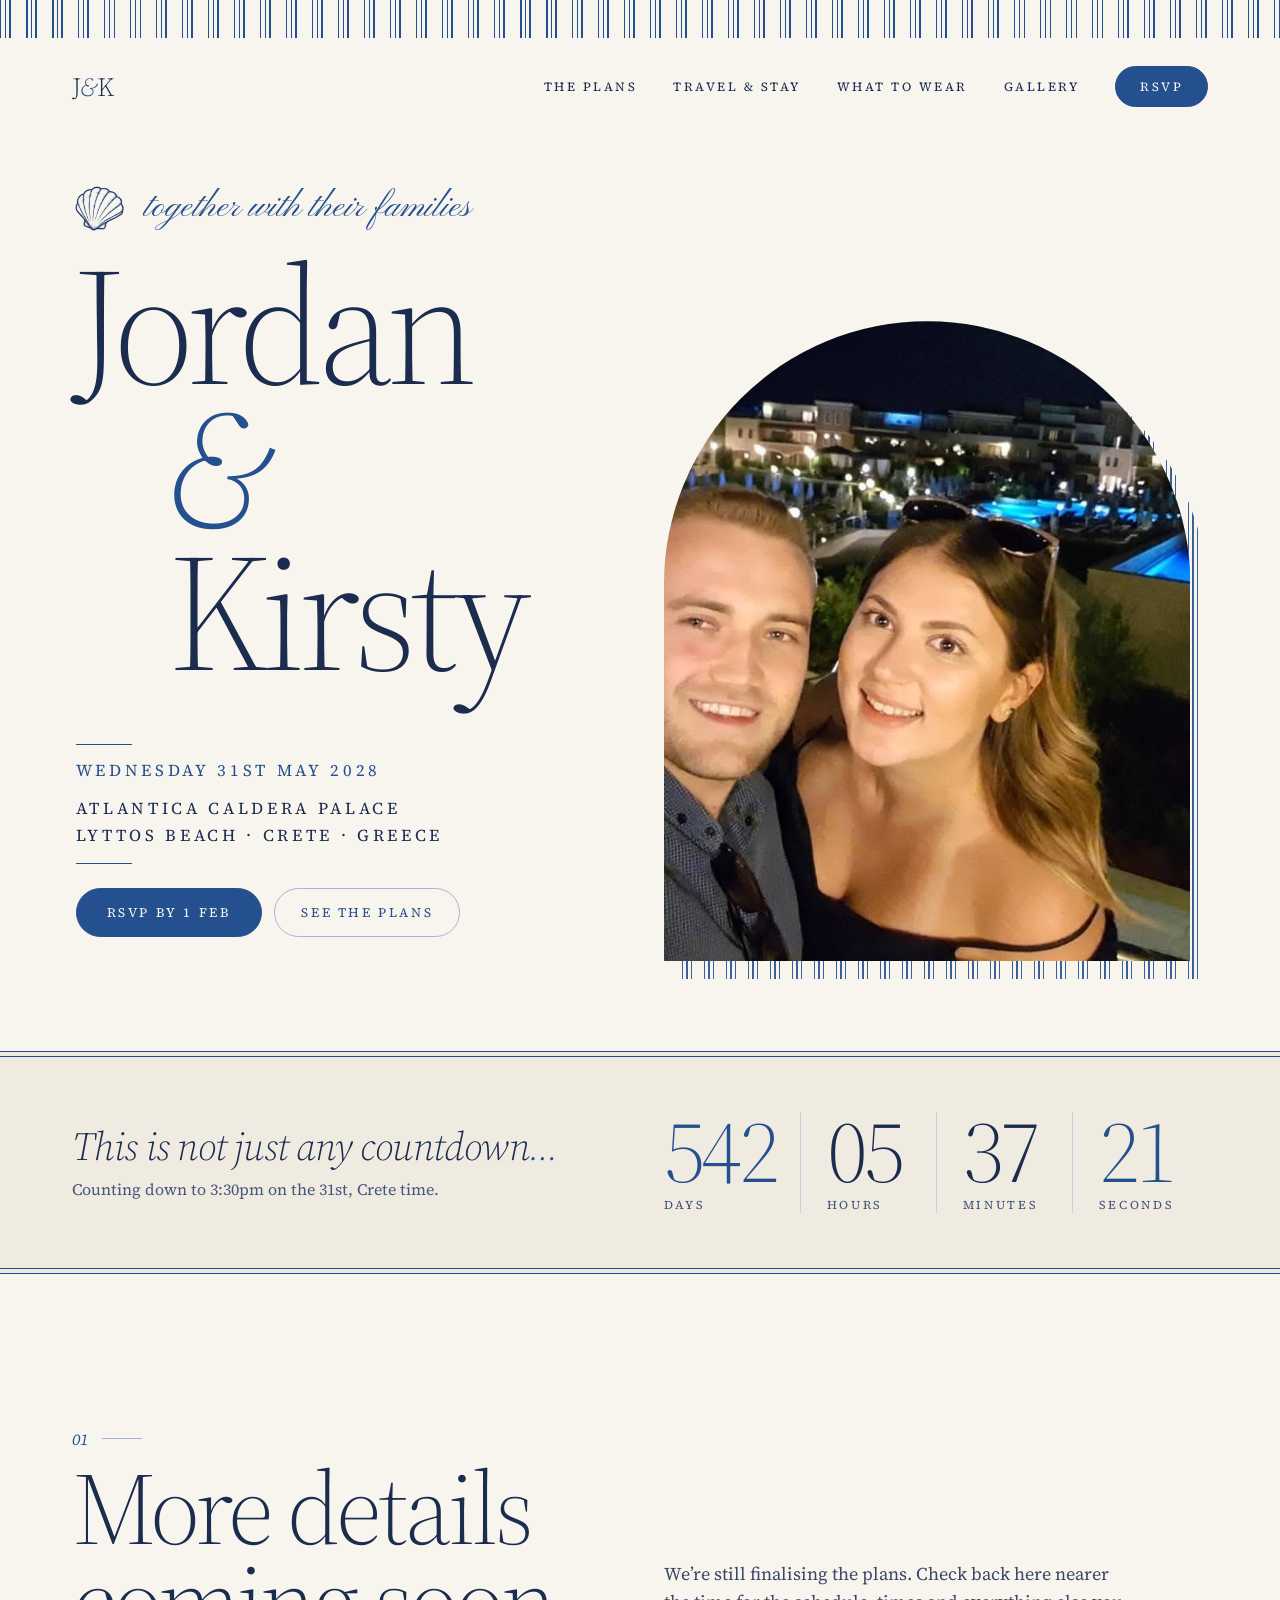
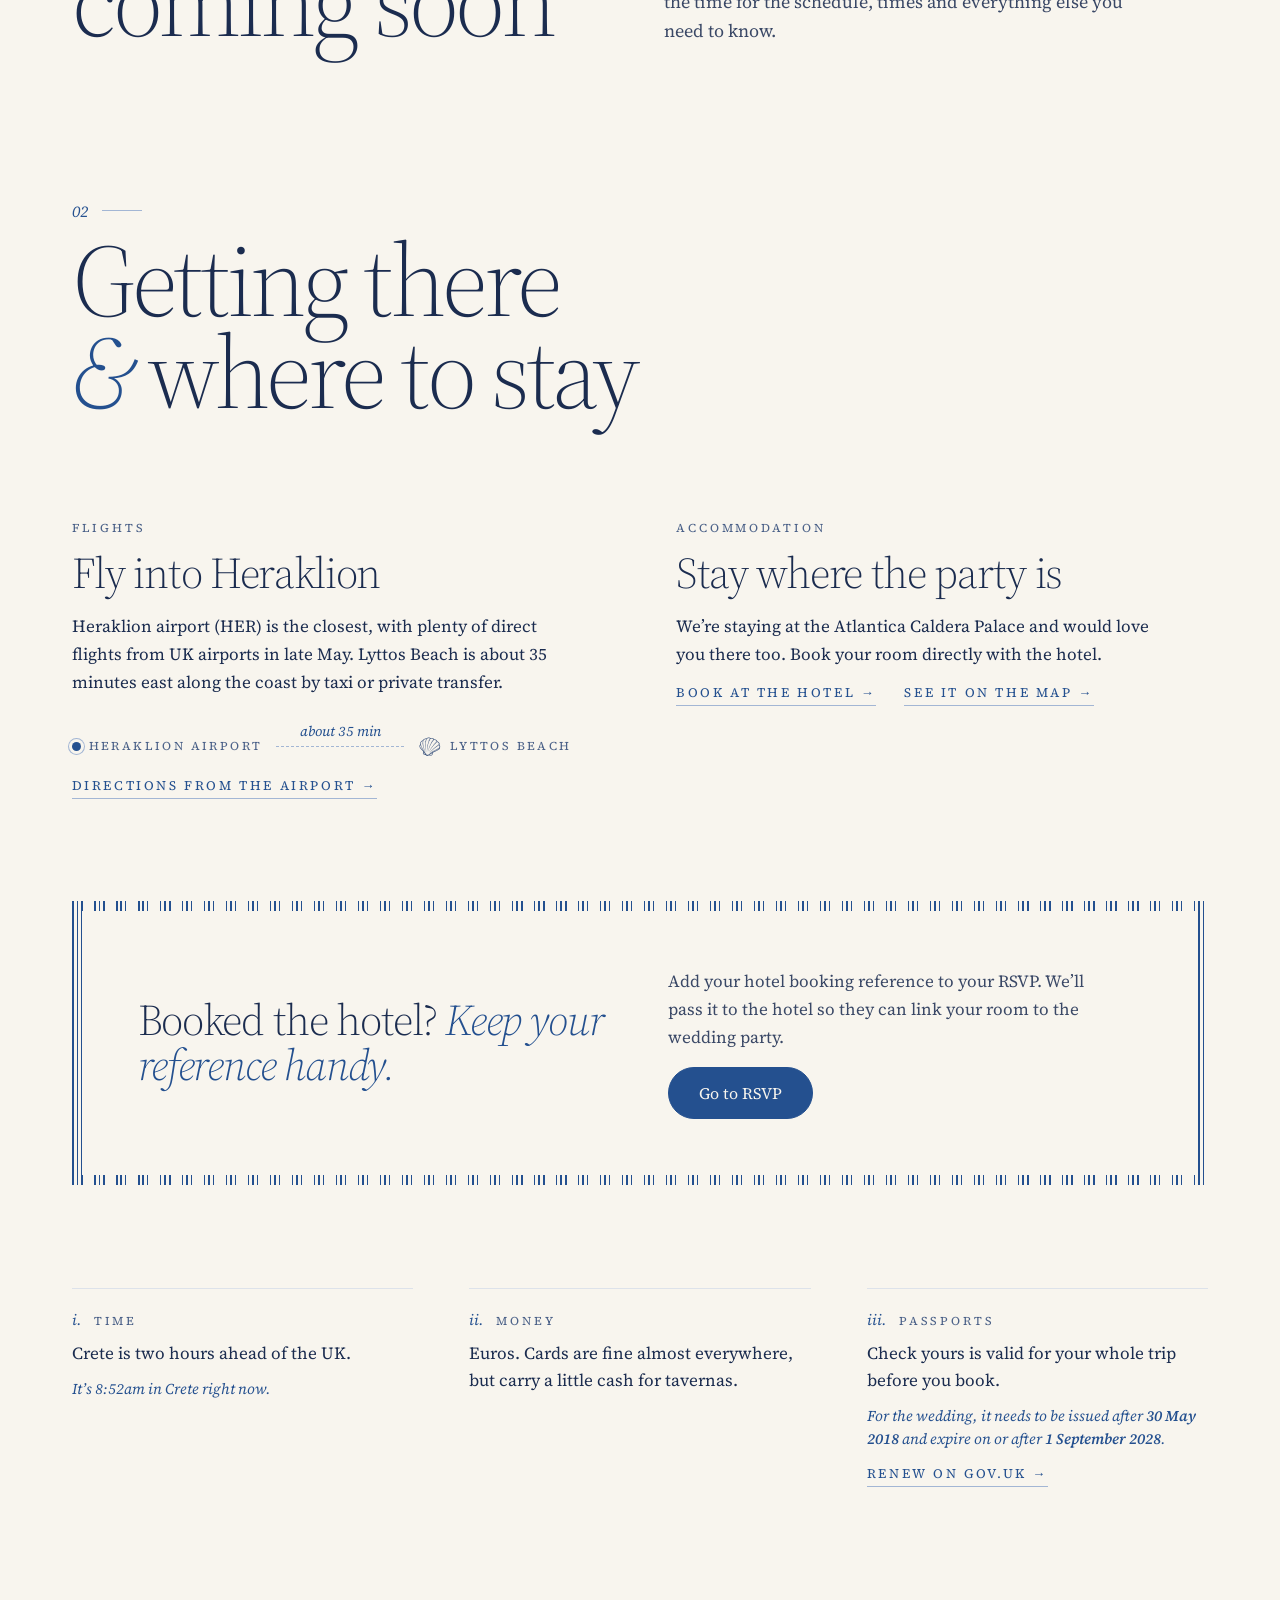
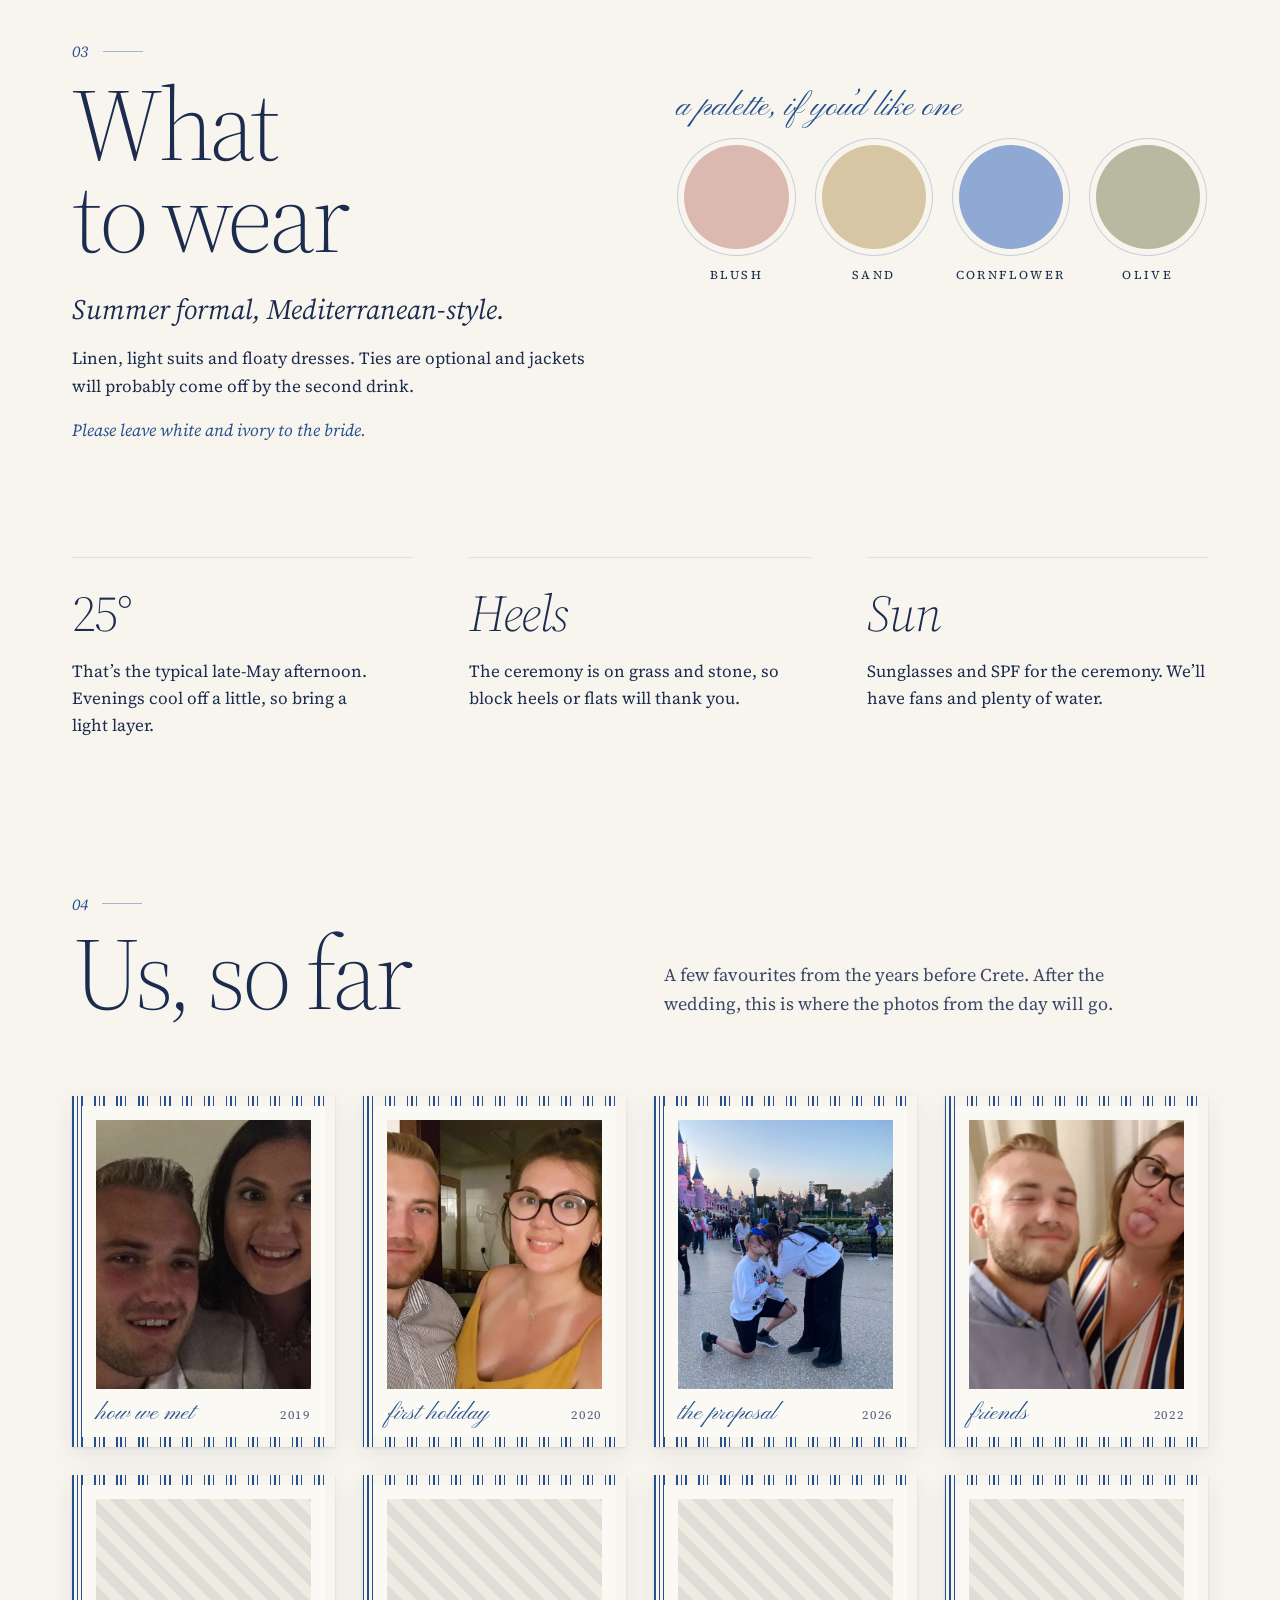
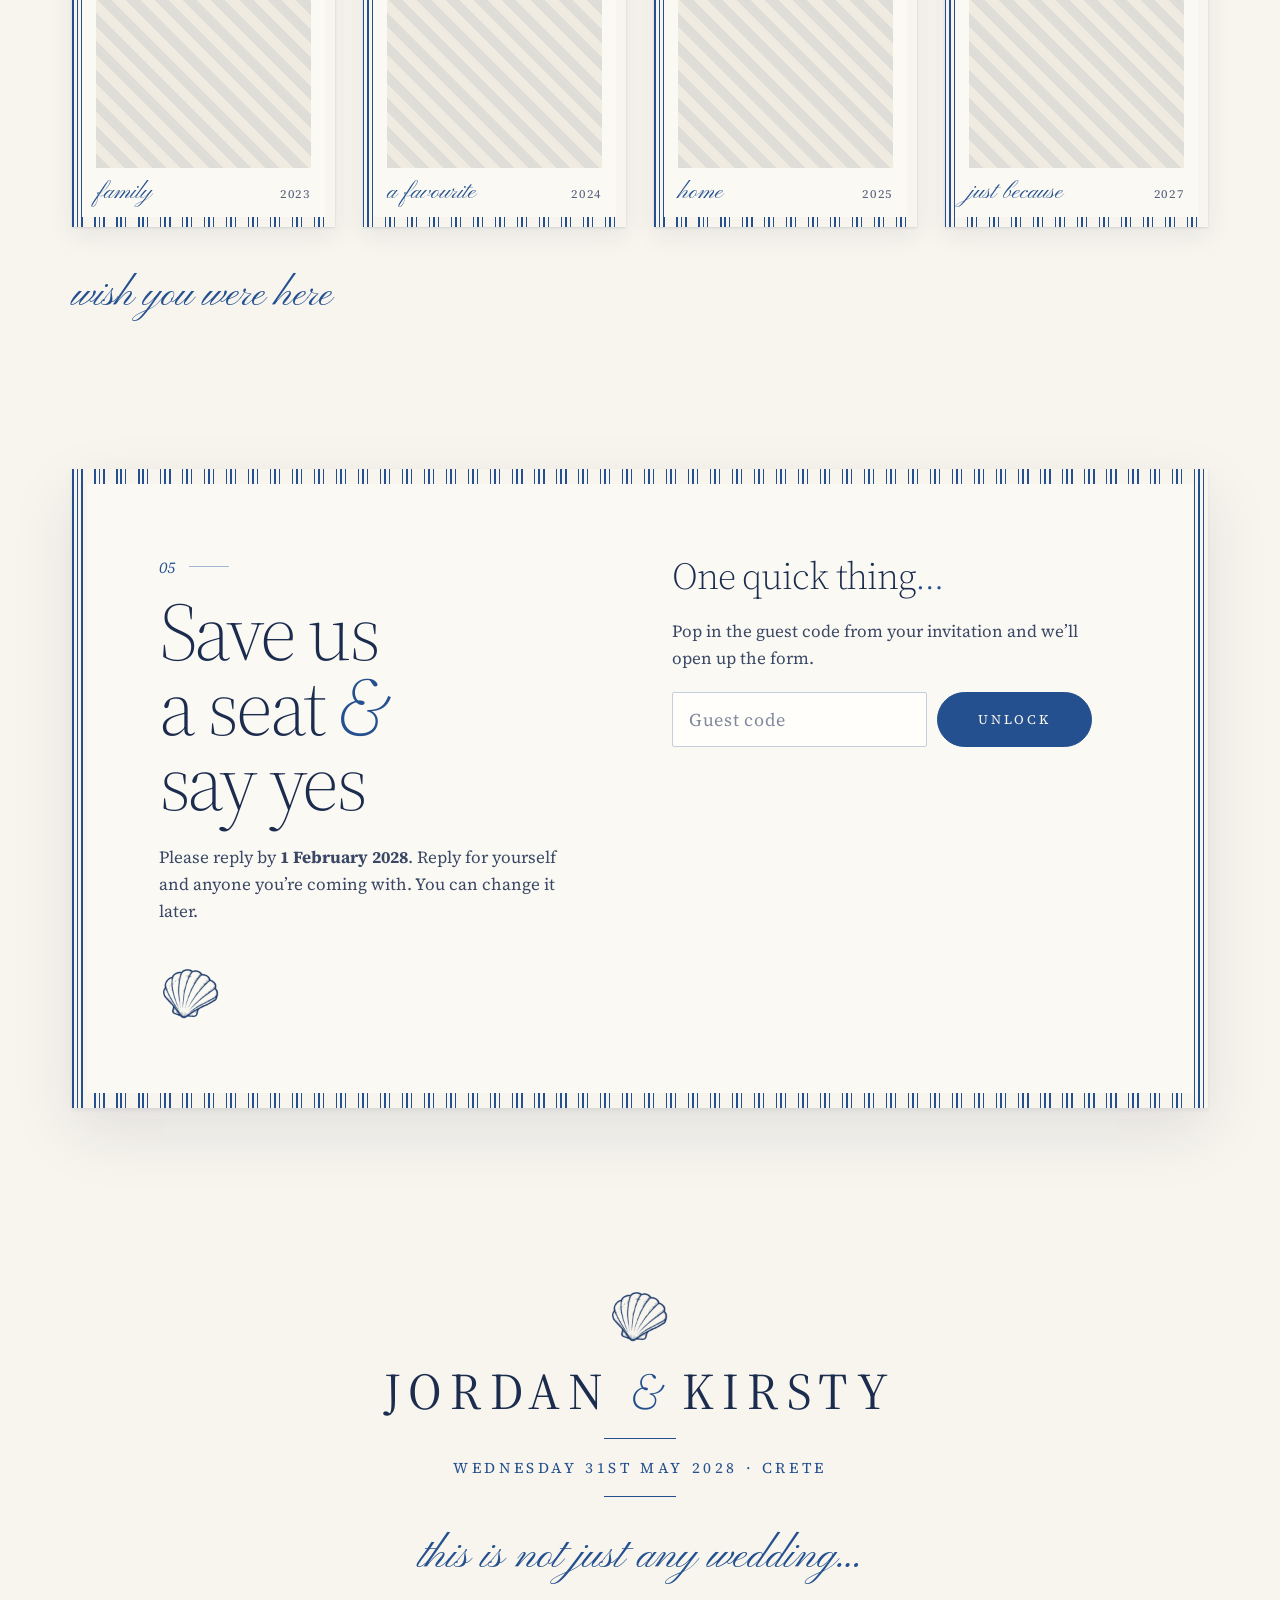
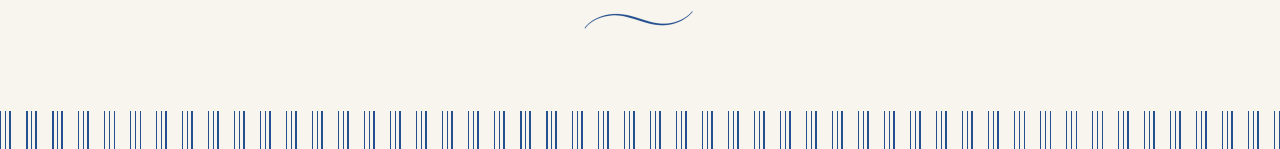
==== commit 084c6ae6: "Hide intro and schedule behind a coming-soon section The plans for the days around the wedding aren'" ====
--- a/index.html
+++ b/index.html
@@ -41,7 +41,7 @@
 <!-- ============ HEADER (desktop) ============ -->
 <header class="site-header site-header--desktop">
   <a class="monogram" href="#home" aria-label="Jordan and Kirsty — back to top">J<span class="amp">&amp;</span>K</a>
-  <a class="nav-link" href="#days">The days</a>
+  <a class="nav-link" href="#days">The plans</a>
   <a class="nav-link" href="#travel">Travel &amp; stay</a>
   <a class="nav-link" href="#wear">What to wear</a>
   <a class="nav-link" href="#gallery">Gallery</a>
@@ -122,21 +122,37 @@
   </section>
 
   <!-- ============ INTRO ============ -->
-  <section class="intro">
+  <!-- HIDDEN FOR NOW: delete the word "hidden" below to bring this back -->
+  <section class="intro" hidden>
     <div class="intro__head" data-reveal>
       <h2>We’re getting married in Crete, <span class="amp">and we’d love you there.</span></h2>
       <img src="images/wave.png" alt="" width="480" height="112">
     </div>
     <div class="intro__body" data-reveal>
-      <p>Three days of sea air, long dinners and dancing at the Atlantica Caldera Palace on Lyttos Beach. Everything you need is on this site: when to arrive, where to stay, what to wear and how to say yes.</p>
+      <p>Sea air, a long dinner and dancing at the Atlantica Caldera Palace on Lyttos Beach. Everything you need is on this site: when to arrive, where to stay, what to wear and how to say yes.</p>
       <!-- EDIT: RSVP deadline (also appears in the RSVP section below) -->
       <p>Please send us your RSVP by <strong>1 February 2028</strong>.</p>
     </div>
   </section>
 </div>
 
+<!-- ============ COMING SOON ============ -->
+<!-- Stands in for The days until the plans are confirmed.
+     To bring The days back: delete this whole section, then in the one
+     below delete the word "hidden" and change id="days-full" to id="days". -->
+<section class="section" id="days">
+  <div class="section-head">
+    <div class="section-head__title">
+      <span class="numeral">01</span>
+      <h2 class="display" data-reveal>More details<br>coming soon</h2>
+    </div>
+    <p class="section-head__intro">We’re still finalising the plans. Check back here nearer the time for the schedule, times and everything else you need to know.</p>
+  </div>
+</section>
+
 <!-- ============ THE DAYS ============ -->
-<section class="section" id="days">
+<!-- HIDDEN FOR NOW: see the note on Coming soon above -->
+<section class="section" id="days-full" hidden>
   <div class="section-head">
     <div class="section-head__title">
       <span class="numeral">01</span>
@@ -263,8 +279,8 @@
       <p>Check yours is valid for your whole trip before you book.</p>
       <!-- EDIT: these dates follow the GOV.UK rules for Greece (issued less than
            10 years before you arrive, expiring at least 3 months after you leave),
-           worked out for the wedding week of 30 May to 1 June 2028. -->
-      <p class="note__live">For the wedding week, it needs to be issued after <strong>30 May 2018</strong> and expire on or after <strong>1 September 2028</strong>.</p>
+           worked out for travel around 30 May to 1 June 2028. -->
+      <p class="note__live">For the wedding, it needs to be issued after <strong>30 May 2018</strong> and expire on or after <strong>1 September 2028</strong>.</p>
       <a class="text-link" href="https://www.gov.uk/apply-renew-passport" target="_blank" rel="noopener">Renew on GOV.UK →</a>
     </div>
   </div>
@@ -556,7 +572,7 @@
   </div>
   <nav class="menu__links">
     <a href="#home">Home</a>
-    <a href="#days">The days</a>
+    <a href="#days">The plans</a>
     <a href="#travel">Travel &amp; stay</a>
     <a href="#wear">What to wear</a>
     <a href="#gallery">Gallery</a>
--- a/styles.css
+++ b/styles.css
@@ -144,6 +144,9 @@
   padding: var(--section-gap) var(--pad) 0;
   scroll-margin-top: 8px;
 }
+
+/* Sections parked for later with the hidden attribute */
+section[hidden] { display: none; }
 
 /* Section numeral "01"–"05": italic navy numeral, then a short line */
 .numeral {
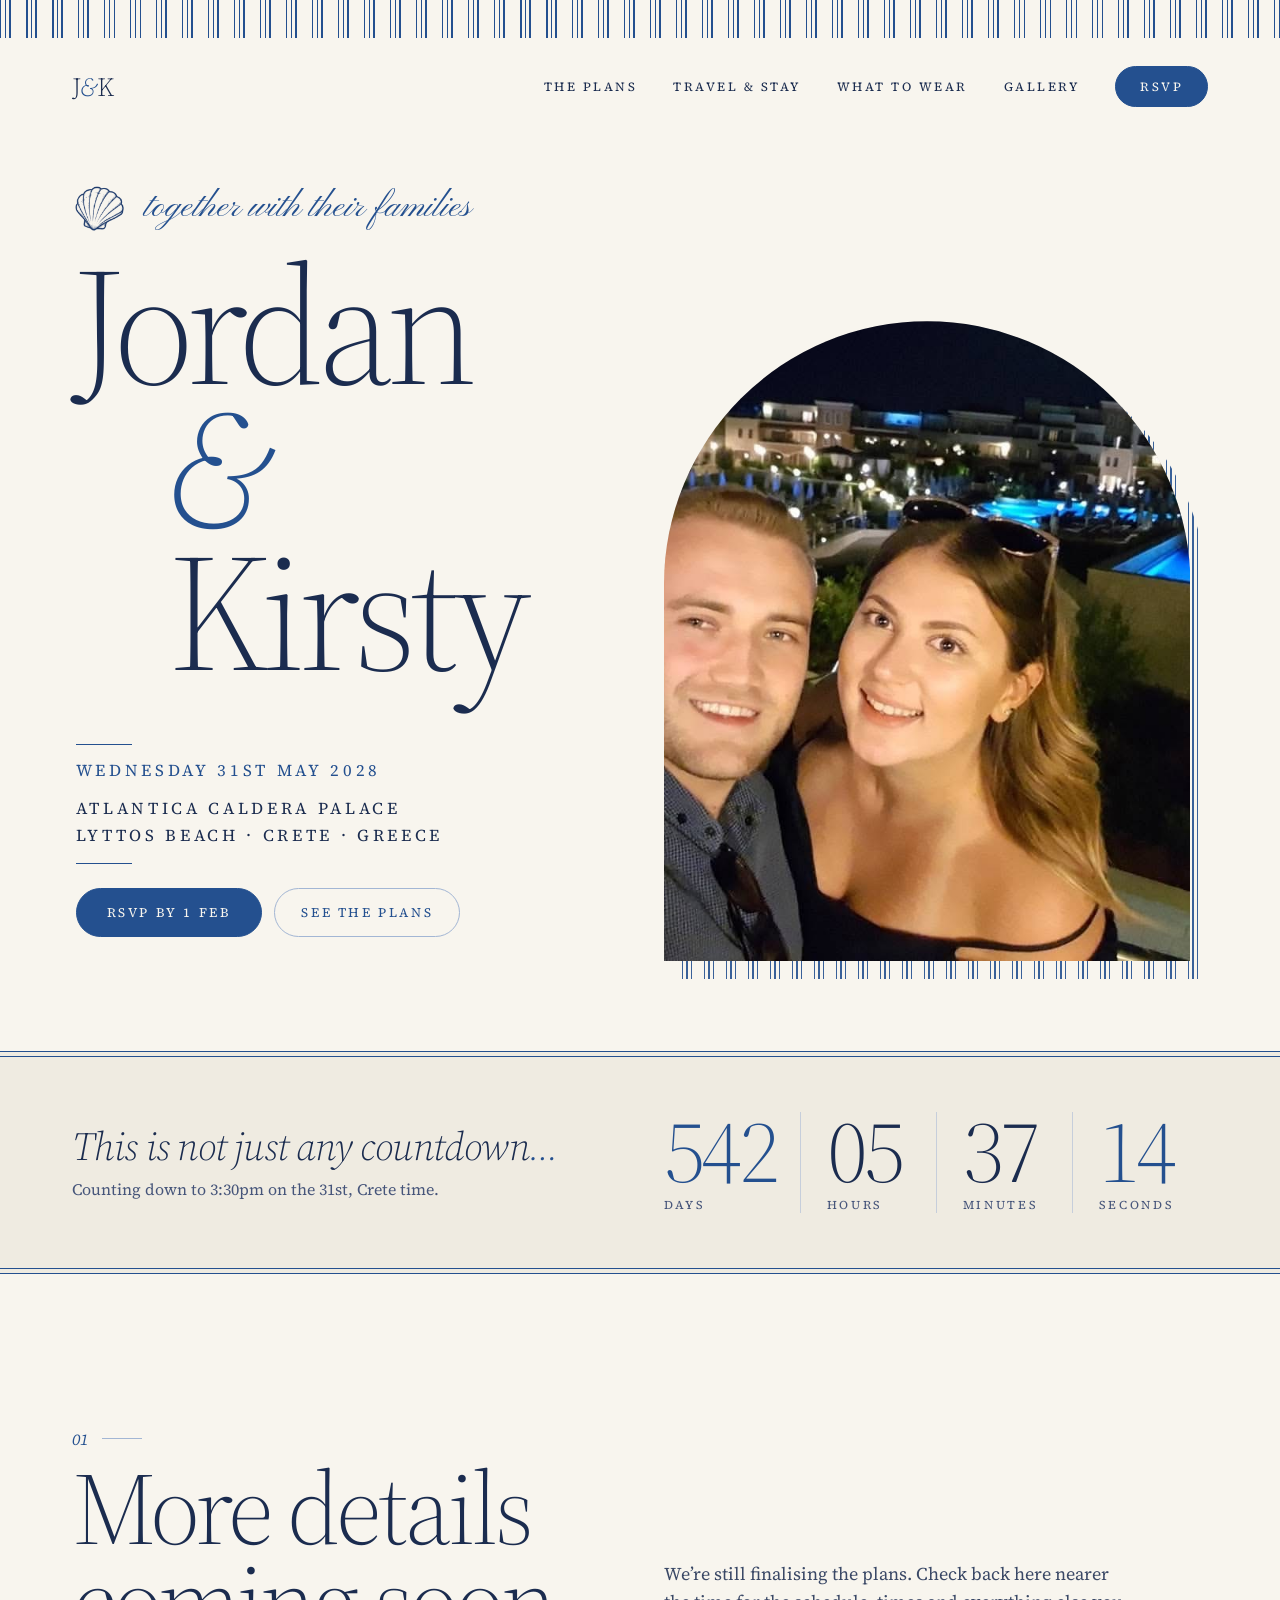
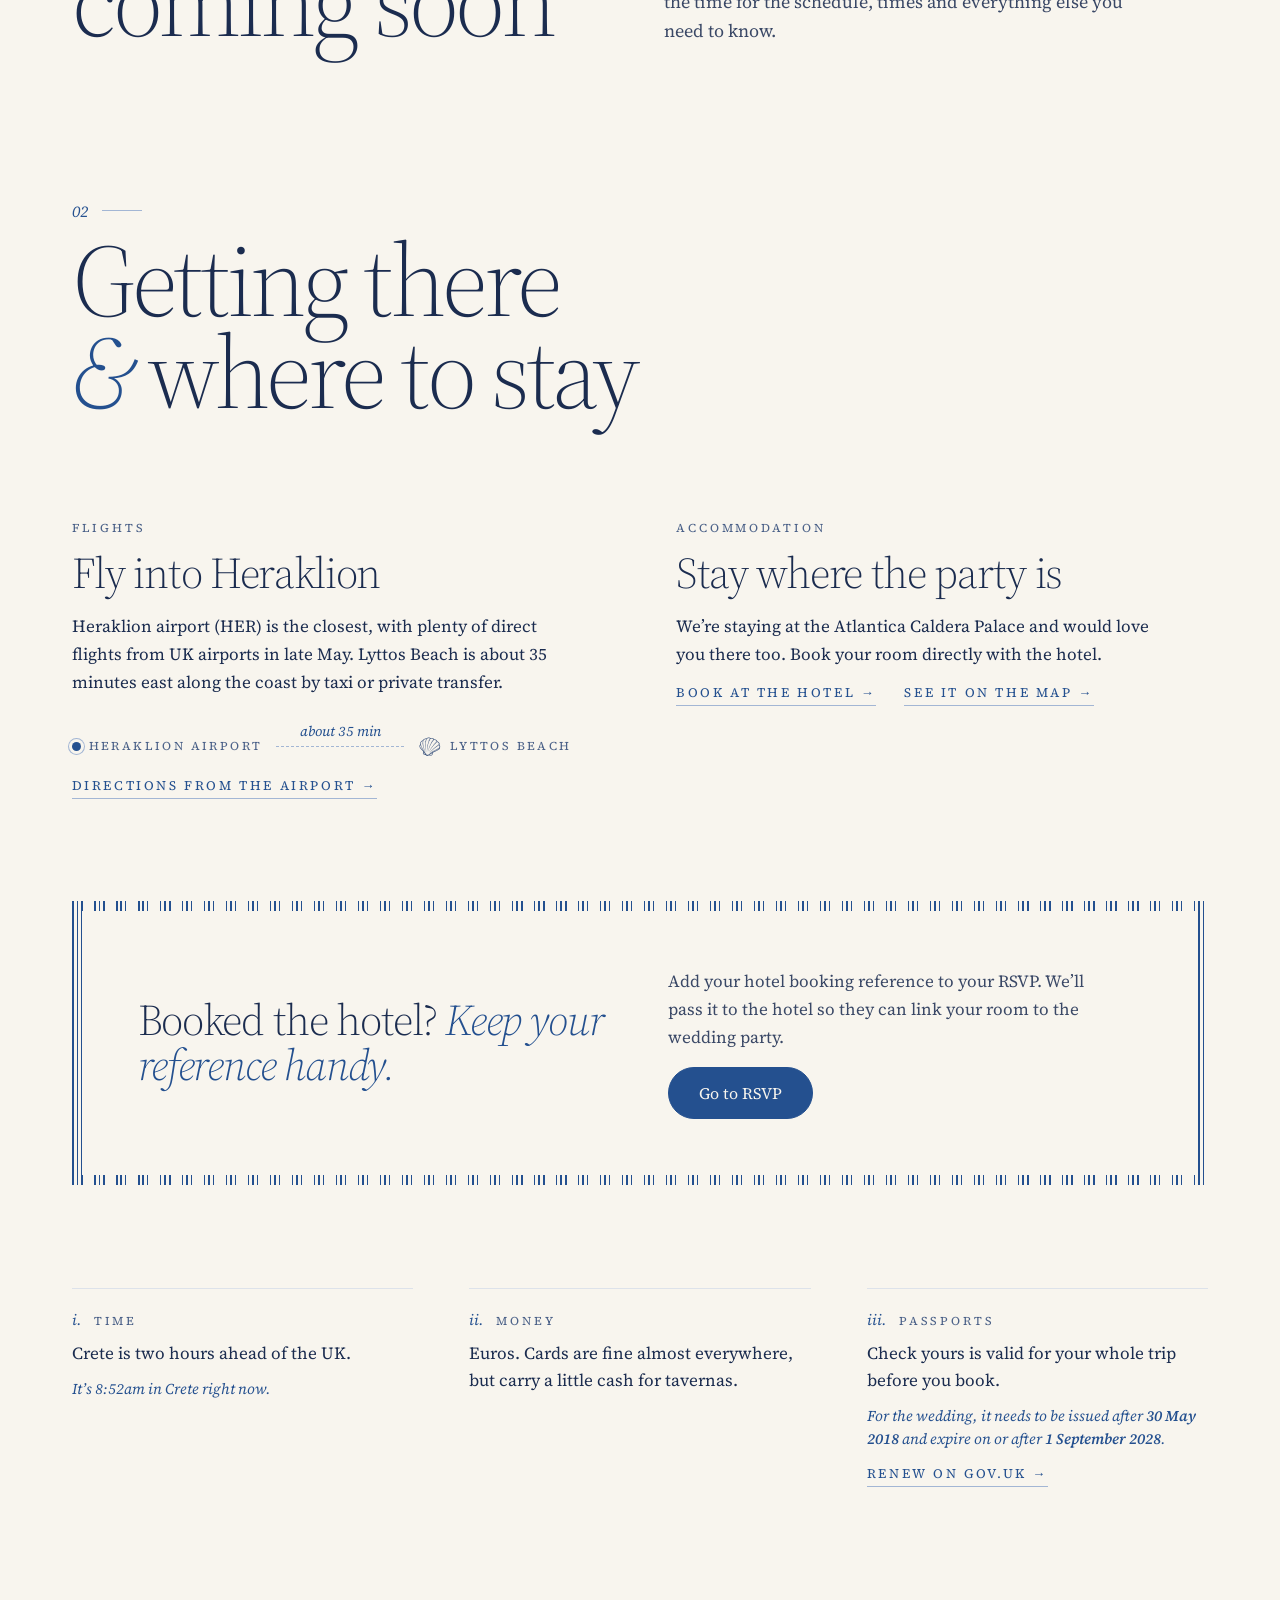
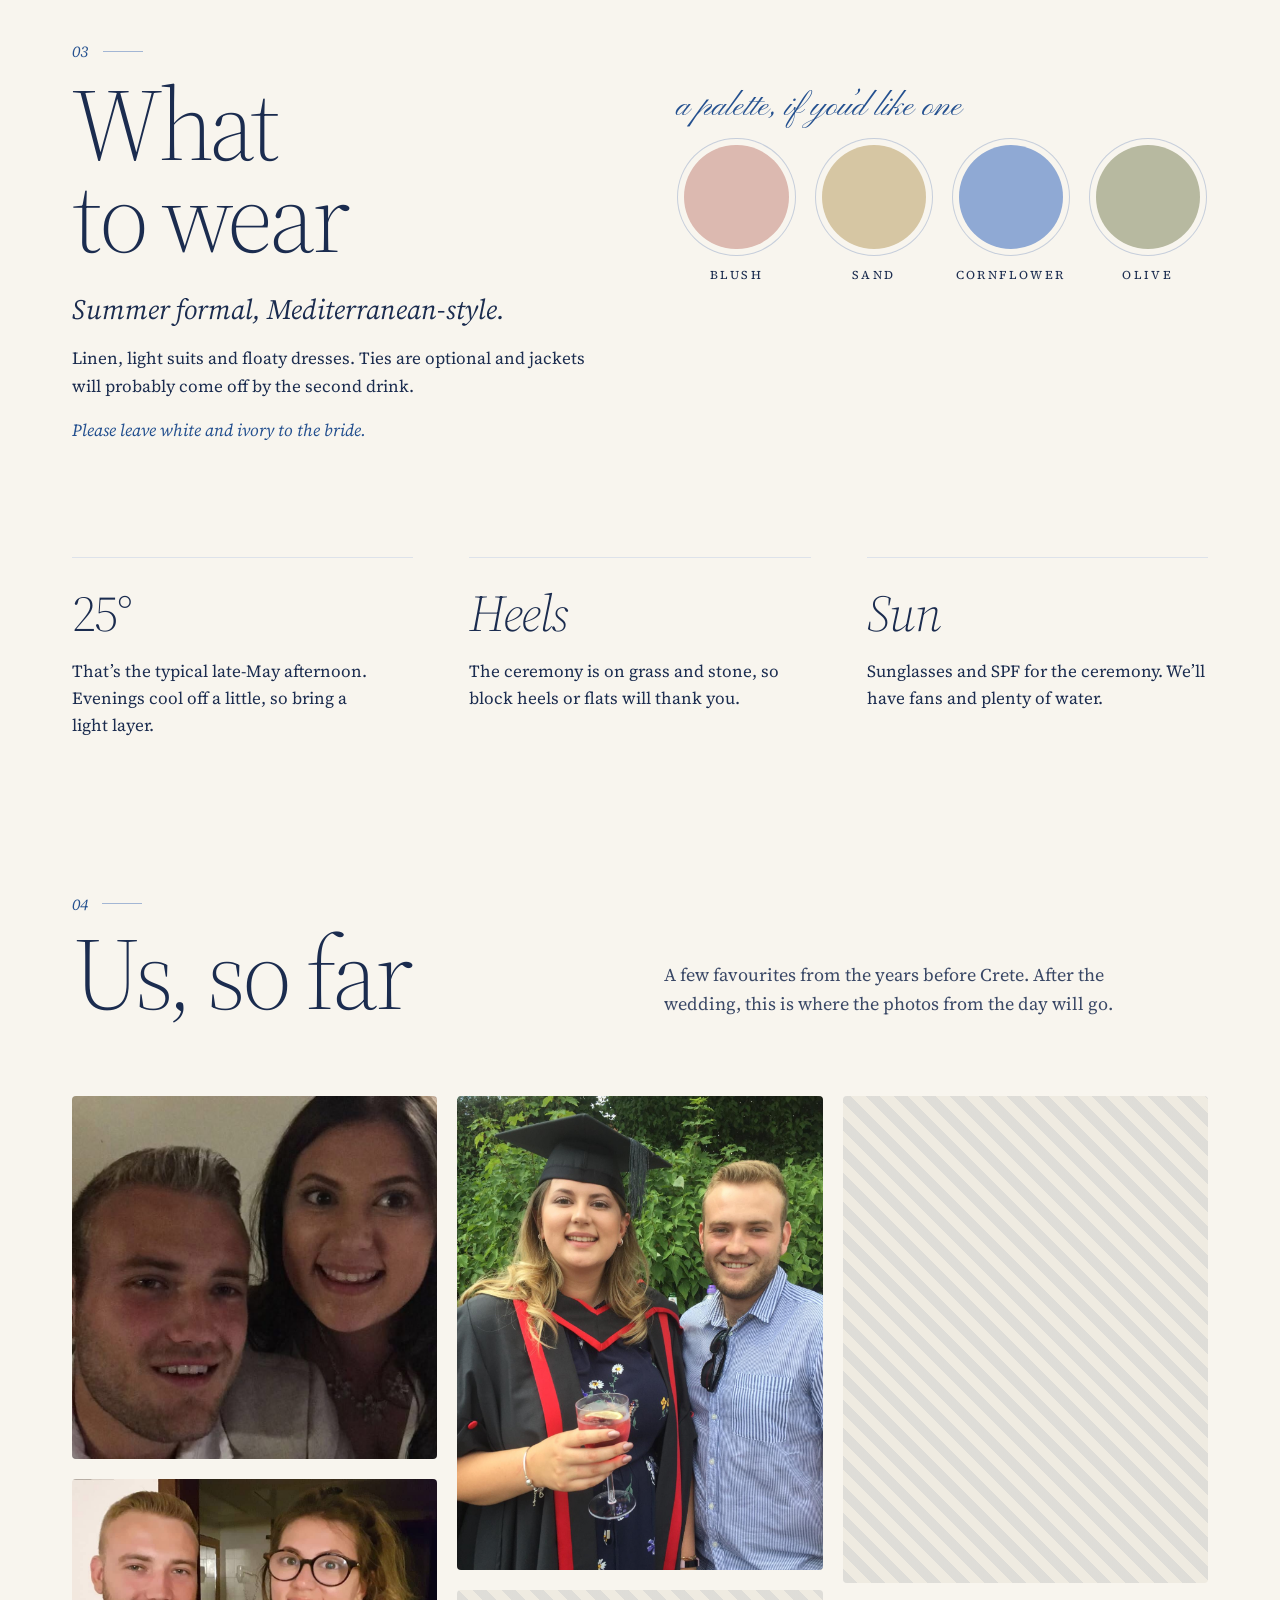
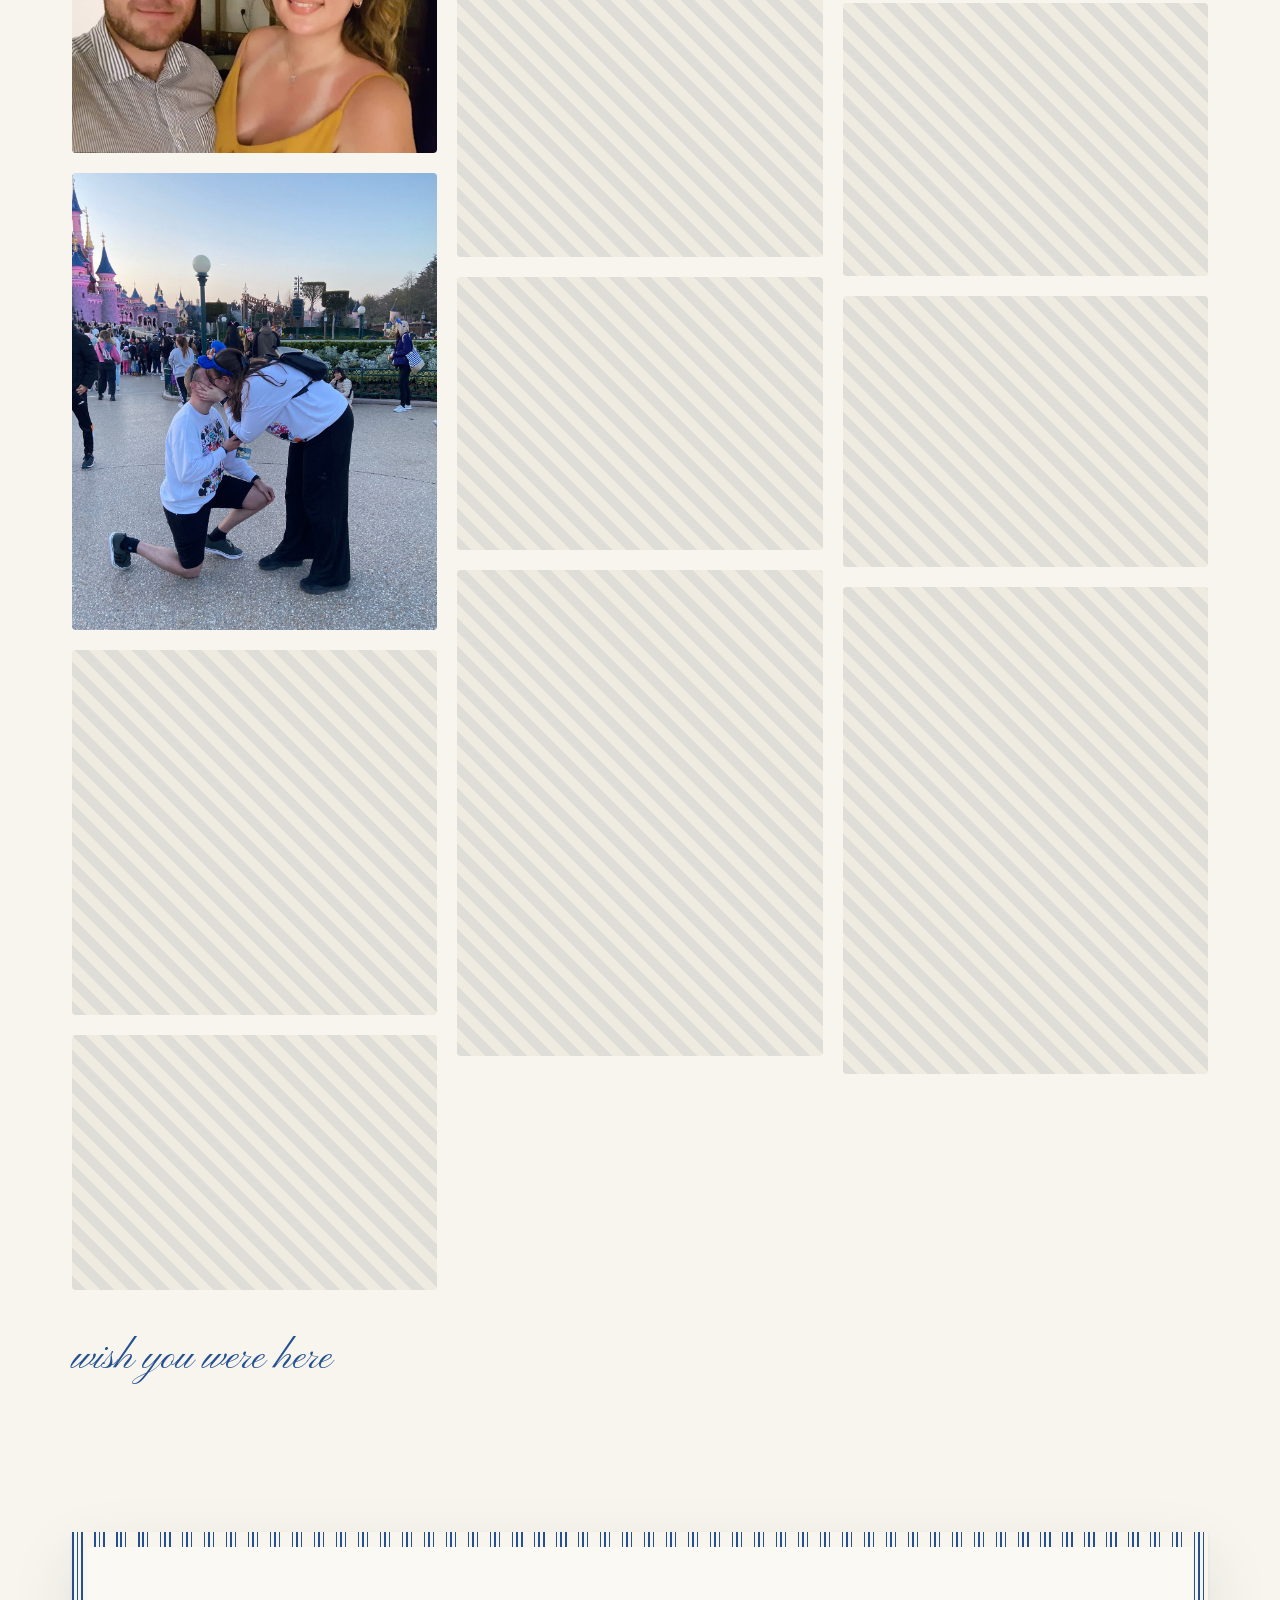
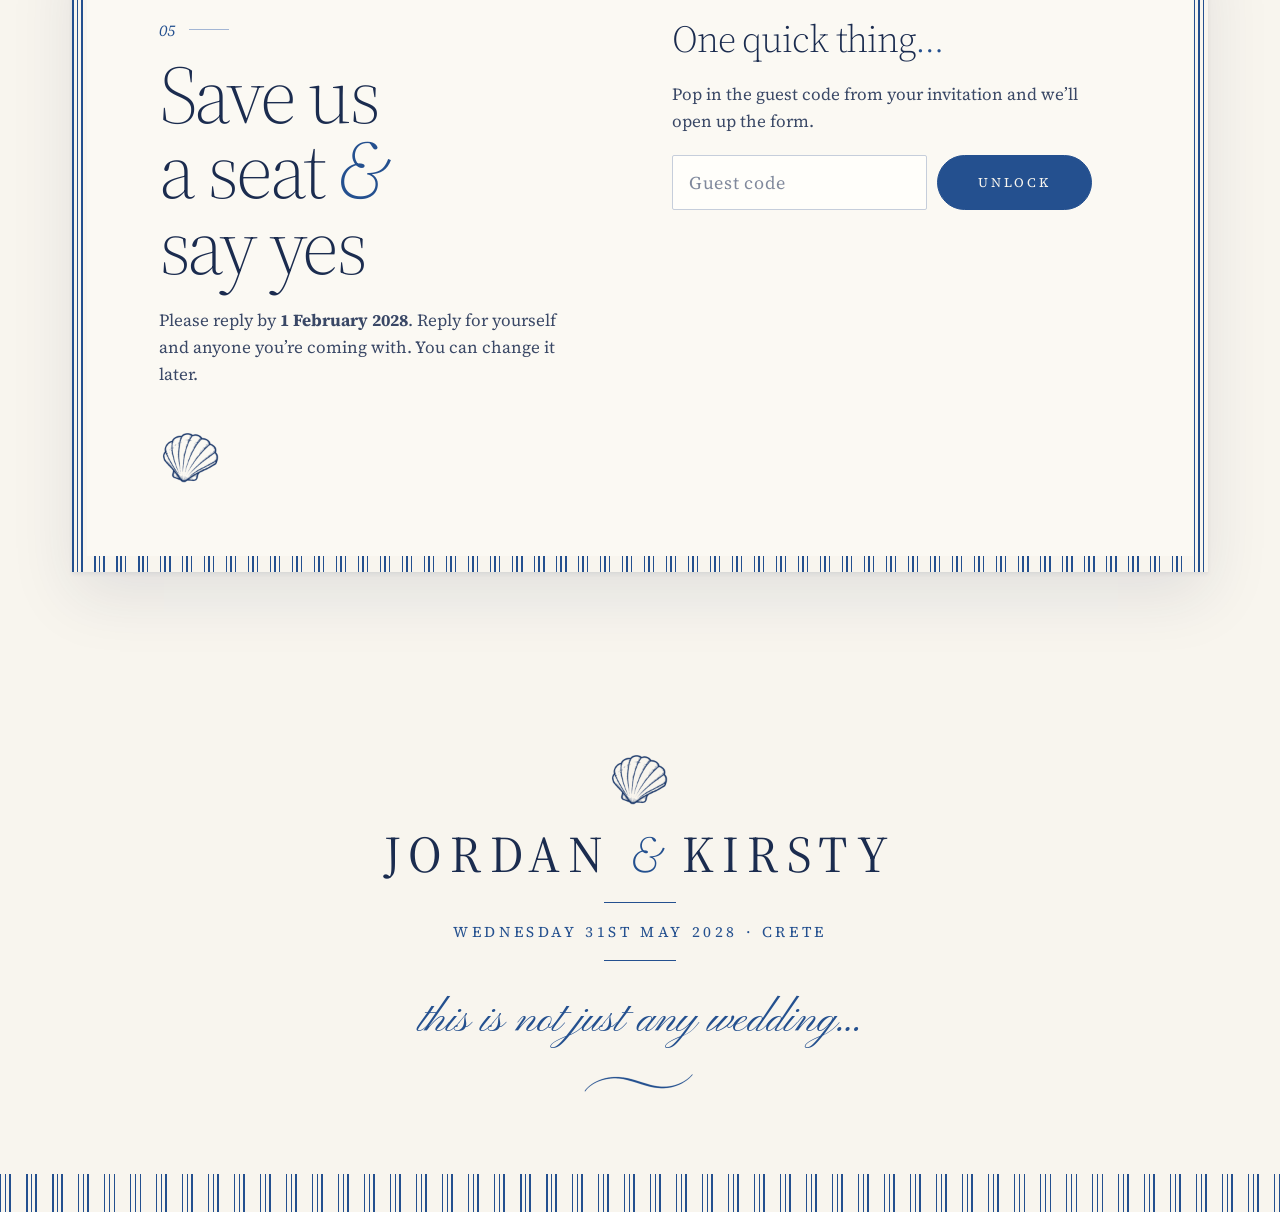
==== commit 5de2a666: "Add gallery photos 9-13 and point the site at its own domain Share-preview tags now use https://jord" ====
--- a/index.html
+++ b/index.html
@@ -16,10 +16,9 @@
 <meta property="og:title" content="Jordan &amp; Kirsty — 31 May 2028">
 <meta property="og:description" content="We’re getting married in Crete, and we’d love you there.">
 <meta property="og:locale" content="en_GB">
-<!-- EDIT: once the site has its address, put the full link in front of
-     images/share.jpg below (e.g. https://jkwedding.vercel.app/images/share.jpg).
-     WhatsApp and Facebook only show the picture when the link is complete. -->
-<meta property="og:image" content="images/share.jpg">
+<!-- WhatsApp and Facebook only show the picture when the link is complete. -->
+<meta property="og:url" content="https://jordanandkirstywedding.com/">
+<meta property="og:image" content="https://jordanandkirstywedding.com/images/share.jpg">
 <meta property="og:image:width" content="1200">
 <meta property="og:image:height" content="630">
 <meta property="og:image:alt" content="Jordan &amp; Kirsty, Wednesday 31st May 2028, Crete">
@@ -333,81 +332,49 @@
     <p class="section-head__intro">A few favourites from the years before Crete. After the wedding, this is where the photos from the day will go.</p>
   </div>
 
-  <!-- Drop your photos into the images folder using these exact names and they
-       will appear here automatically. Until then you’ll see striped placeholders.
-       EDIT: the years beside each caption are placeholders. -->
-  <div class="gallery__grid">
-    <figure class="postcard framed" data-reveal>
-      <div class="postcard__card">
-        <div class="photo">
-          <img src="images/gallery-1.jpg" alt="How we met" loading="lazy" decoding="async">
-          <span class="photo__label">How we met</span>
-        </div>
-        <figcaption class="postcard__caption"><span class="script">how we met</span><span class="postcard__year">2019</span></figcaption>
-      </div>
-    </figure>
-    <figure class="postcard framed" data-reveal>
-      <div class="postcard__card">
-        <div class="photo">
-          <img src="images/gallery-2.jpg" alt="First holiday" loading="lazy" decoding="async">
-          <span class="photo__label">First holiday</span>
-        </div>
-        <figcaption class="postcard__caption"><span class="script">first holiday</span><span class="postcard__year">2020</span></figcaption>
-      </div>
-    </figure>
-    <figure class="postcard framed" data-reveal>
-      <div class="postcard__card">
-        <div class="photo">
-          <img src="images/gallery-3.jpg" alt="The proposal" loading="lazy" decoding="async">
-          <span class="photo__label">The proposal</span>
-        </div>
-        <figcaption class="postcard__caption"><span class="script">the proposal</span><span class="postcard__year">2026</span></figcaption>
-      </div>
-    </figure>
-    <figure class="postcard framed" data-reveal>
-      <div class="postcard__card">
-        <div class="photo">
-          <img src="images/gallery-4.jpg" alt="Friends" loading="lazy" decoding="async">
-          <span class="photo__label">Friends</span>
-        </div>
-        <figcaption class="postcard__caption"><span class="script">friends</span><span class="postcard__year">2022</span></figcaption>
-      </div>
-    </figure>
-    <figure class="postcard framed" data-reveal>
-      <div class="postcard__card">
-        <div class="photo">
-          <img src="images/gallery-5.jpg" alt="Family" loading="lazy" decoding="async">
-          <span class="photo__label">Family</span>
-        </div>
-        <figcaption class="postcard__caption"><span class="script">family</span><span class="postcard__year">2023</span></figcaption>
-      </div>
-    </figure>
-    <figure class="postcard framed" data-reveal>
-      <div class="postcard__card">
-        <div class="photo">
-          <img src="images/gallery-6.jpg" alt="A favourite" loading="lazy" decoding="async">
-          <span class="photo__label">A favourite</span>
-        </div>
-        <figcaption class="postcard__caption"><span class="script">a favourite</span><span class="postcard__year">2024</span></figcaption>
-      </div>
-    </figure>
-    <figure class="postcard framed" data-reveal>
-      <div class="postcard__card">
-        <div class="photo">
-          <img src="images/gallery-7.jpg" alt="Home" loading="lazy" decoding="async">
-          <span class="photo__label">Home</span>
-        </div>
-        <figcaption class="postcard__caption"><span class="script">home</span><span class="postcard__year">2025</span></figcaption>
-      </div>
-    </figure>
-    <figure class="postcard framed" data-reveal>
-      <div class="postcard__card">
-        <div class="photo">
-          <img src="images/gallery-8.jpg" alt="Just because" loading="lazy" decoding="async">
-          <span class="photo__label">Just because</span>
-        </div>
-        <figcaption class="postcard__caption"><span class="script">just because</span><span class="postcard__year">2027</span></figcaption>
-      </div>
+  <!-- Masonry gallery: photos keep their own shape and flow into columns
+       (3 on desktop, 2 on tablets, 1 on small phones). To add a photo, drop
+       gallery-N.jpg into /images and copy one <figure> below. Set width and
+       height to the photo's pixel size so the layout doesn't jump as it loads. -->
+  <div class="masonry">
+    <figure class="masonry__item photo" data-reveal>
+      <img src="images/gallery-1.jpg" alt="How we met" width="754" height="749" loading="lazy" decoding="async">
+    </figure>
+    <figure class="masonry__item photo" data-reveal>
+      <img src="images/gallery-2.jpg" alt="First holiday" width="1080" height="810" loading="lazy" decoding="async">
+    </figure>
+    <figure class="masonry__item photo" data-reveal>
+      <img src="images/gallery-3.jpg" alt="The proposal" width="1179" height="1473" loading="lazy" decoding="async">
+    </figure>
+    <figure class="masonry__item photo" data-reveal>
+      <img src="images/gallery-4.jpg" alt="Friends" width="1080" height="1080" loading="lazy" decoding="async">
+    </figure>
+    <figure class="masonry__item photo" data-reveal>
+      <img src="images/gallery-5.jpg" alt="Family" width="1179" height="823" loading="lazy" decoding="async">
+    </figure>
+    <figure class="masonry__item photo" data-reveal>
+      <img src="images/gallery-6.jpg" alt="A favourite" width="1179" height="1529" loading="lazy" decoding="async">
+    </figure>
+    <figure class="masonry__item photo" data-reveal>
+      <img src="images/gallery-7.jpg" alt="Home" width="1179" height="861" loading="lazy" decoding="async">
+    </figure>
+    <figure class="masonry__item photo" data-reveal>
+      <img src="images/gallery-8.jpg" alt="Just because" width="1204" height="899" loading="lazy" decoding="async">
+    </figure>
+    <figure class="masonry__item photo" data-reveal>
+      <img src="images/gallery-9.jpg" alt="Jordan and Kirsty" width="1204" height="1601" loading="lazy" decoding="async">
+    </figure>
+    <figure class="masonry__item photo" data-reveal>
+      <img src="images/gallery-10.jpg" alt="Jordan and Kirsty" width="1204" height="1604" loading="lazy" decoding="async">
+    </figure>
+    <figure class="masonry__item photo" data-reveal>
+      <img src="images/gallery-11.jpg" alt="Jordan and Kirsty" width="1204" height="899" loading="lazy" decoding="async">
+    </figure>
+    <figure class="masonry__item photo" data-reveal>
+      <img src="images/gallery-12.jpg" alt="Jordan and Kirsty" width="1204" height="895" loading="lazy" decoding="async">
+    </figure>
+    <figure class="masonry__item photo" data-reveal>
+      <img src="images/gallery-13.jpg" alt="Jordan and Kirsty" width="1204" height="1604" loading="lazy" decoding="async">
     </figure>
   </div>
   <p class="script gallery__sign-off">wish you were here</p>
--- a/styles.css
+++ b/styles.css
@@ -545,7 +545,7 @@
 }
 
 /* Pinstripe frame around a cream panel. Reused by the callout,
-   the gallery postcards and the RSVP card. */
+   and the RSVP card. */
 .framed { padding: 10px; background: var(--pinstripe); }
 
 .callout { margin-top: clamp(56px, 8vw, 104px); }
@@ -627,33 +627,31 @@
 }
 
 /* ---------- gallery ---------- */
-/* Postcards: pinstripe frame, cream card, 4:5 photo, script caption */
-.gallery__grid {
-  display: grid;
-  grid-template-columns: repeat(auto-fill, minmax(min(100%, 230px), 1fr));
-  gap: 28px;
+/* Masonry: CSS columns, each photo at its natural aspect ratio.
+   The img width/height attributes reserve the space before it loads,
+   so the striped placeholder shows at the right shape. */
+.masonry {
+  columns: 2;
+  column-gap: clamp(12px, 1.6vw, 20px);
   padding-top: clamp(48px, 6vw, 80px);
 }
-.postcard {
-  margin: 0;
-  box-shadow: 0 1px 2px rgba(27, 44, 79, .12), 0 8px 24px rgba(27, 44, 79, .08);
-  transition: transform .35s var(--ease-out), box-shadow .35s var(--ease-out);
-}
-.postcard:hover {
-  transform: translateY(-6px) rotate(-.6deg);
-  box-shadow: 0 2px 4px rgba(27, 44, 79, .14), 0 18px 40px rgba(27, 44, 79, .14);
-}
-.postcard__card {
-  background: var(--card);
-  padding: 14px 14px 10px;
-  display: flex; flex-direction: column; gap: 10px;
-}
-.postcard .photo { aspect-ratio: 4 / 5; height: auto; }
-.postcard__caption {
-  display: flex; justify-content: space-between; align-items: baseline; gap: 8px;
-}
-.postcard__caption .script { font-size: 24px; line-height: 1.2; }
-.postcard__year { font-size: 12px; letter-spacing: .14em; color: var(--muted); }
+.masonry__item {
+  height: auto;
+  display: block;
+  break-inside: avoid;
+  margin: 0 0 clamp(12px, 1.6vw, 20px);
+  border-radius: 4px;
+}
+.masonry__item img {
+  position: static;
+  display: block;
+  height: auto;
+  transition: opacity .4s ease, transform .8s var(--ease-out);
+}
+@media (min-width: 900px) { .masonry { columns: 3; } }
+@media (hover: hover) {
+  .masonry__item.is-filled:hover img { transform: scale(1.03); }
+}
 .gallery__sign-off { padding-top: clamp(32px, 4vw, 48px); font-size: clamp(30px, 3.2vw, 40px); }
 
 /* ---------- RSVP ---------- */
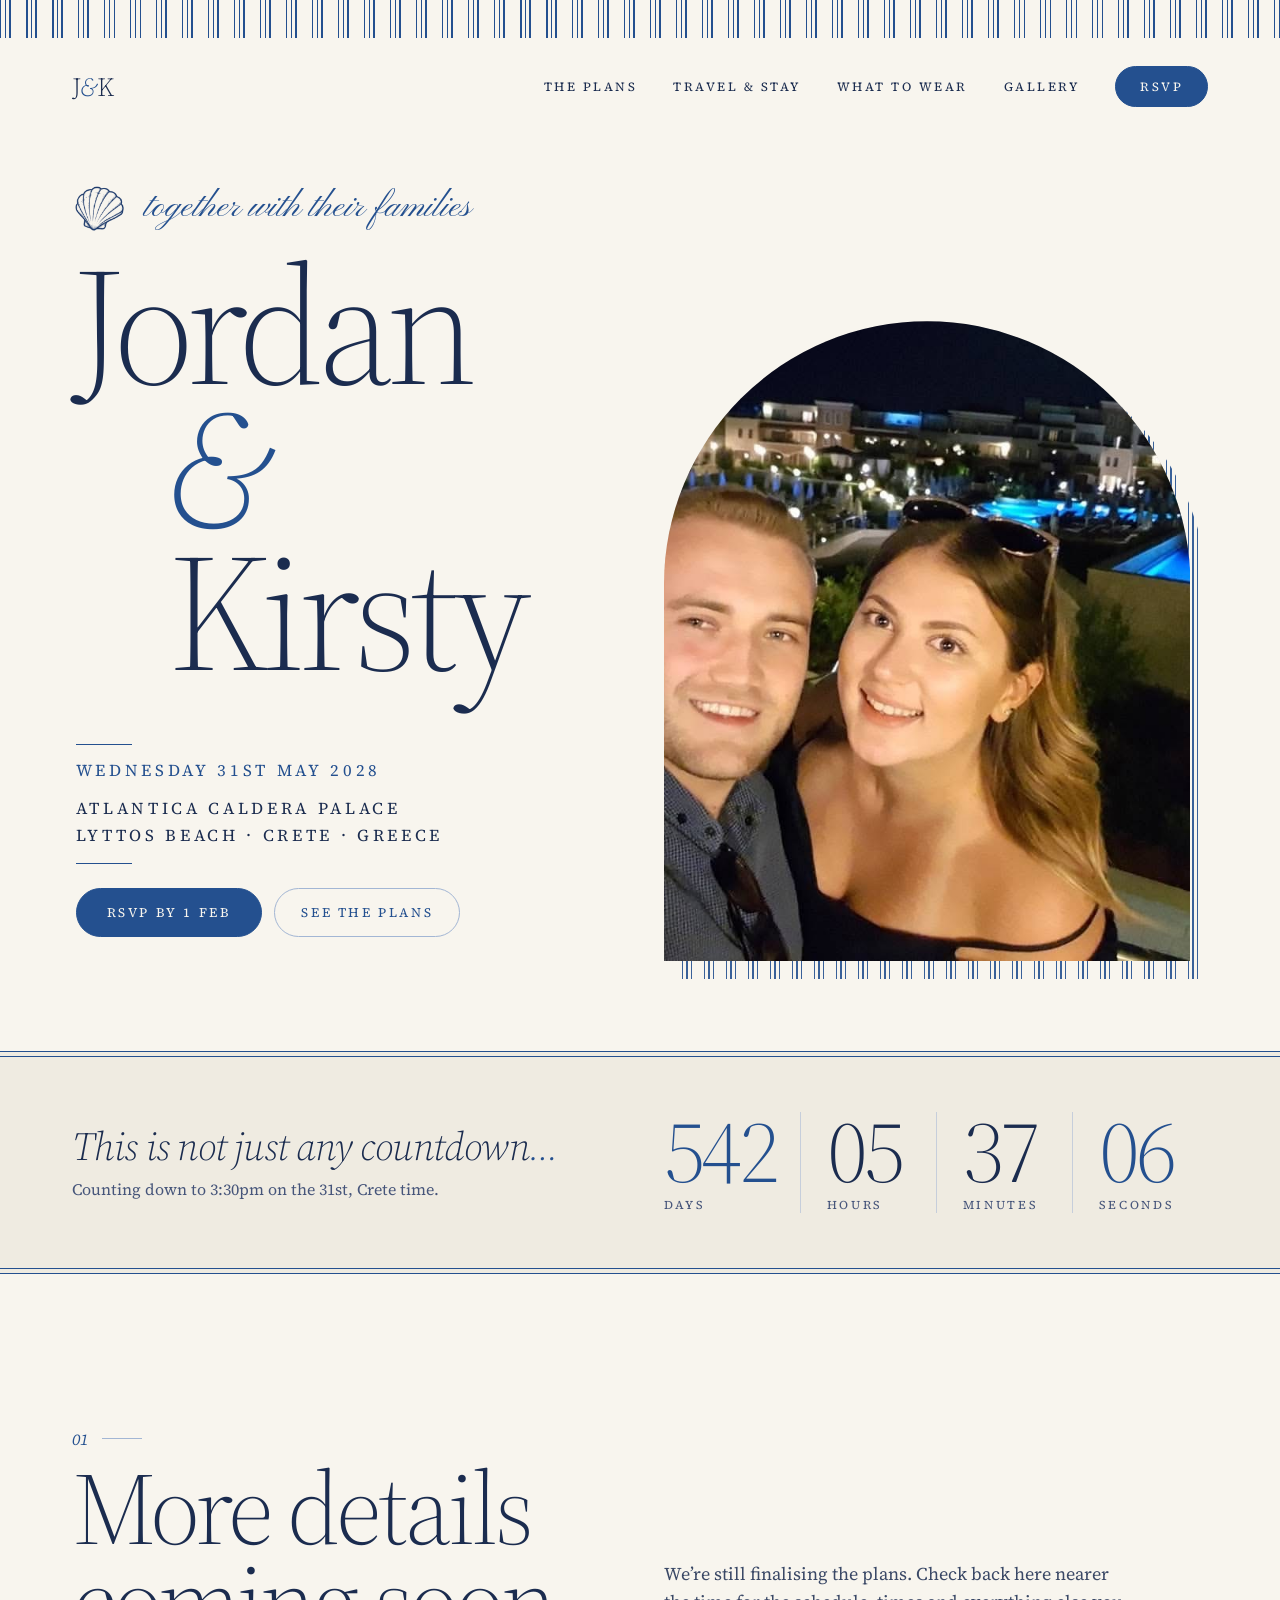
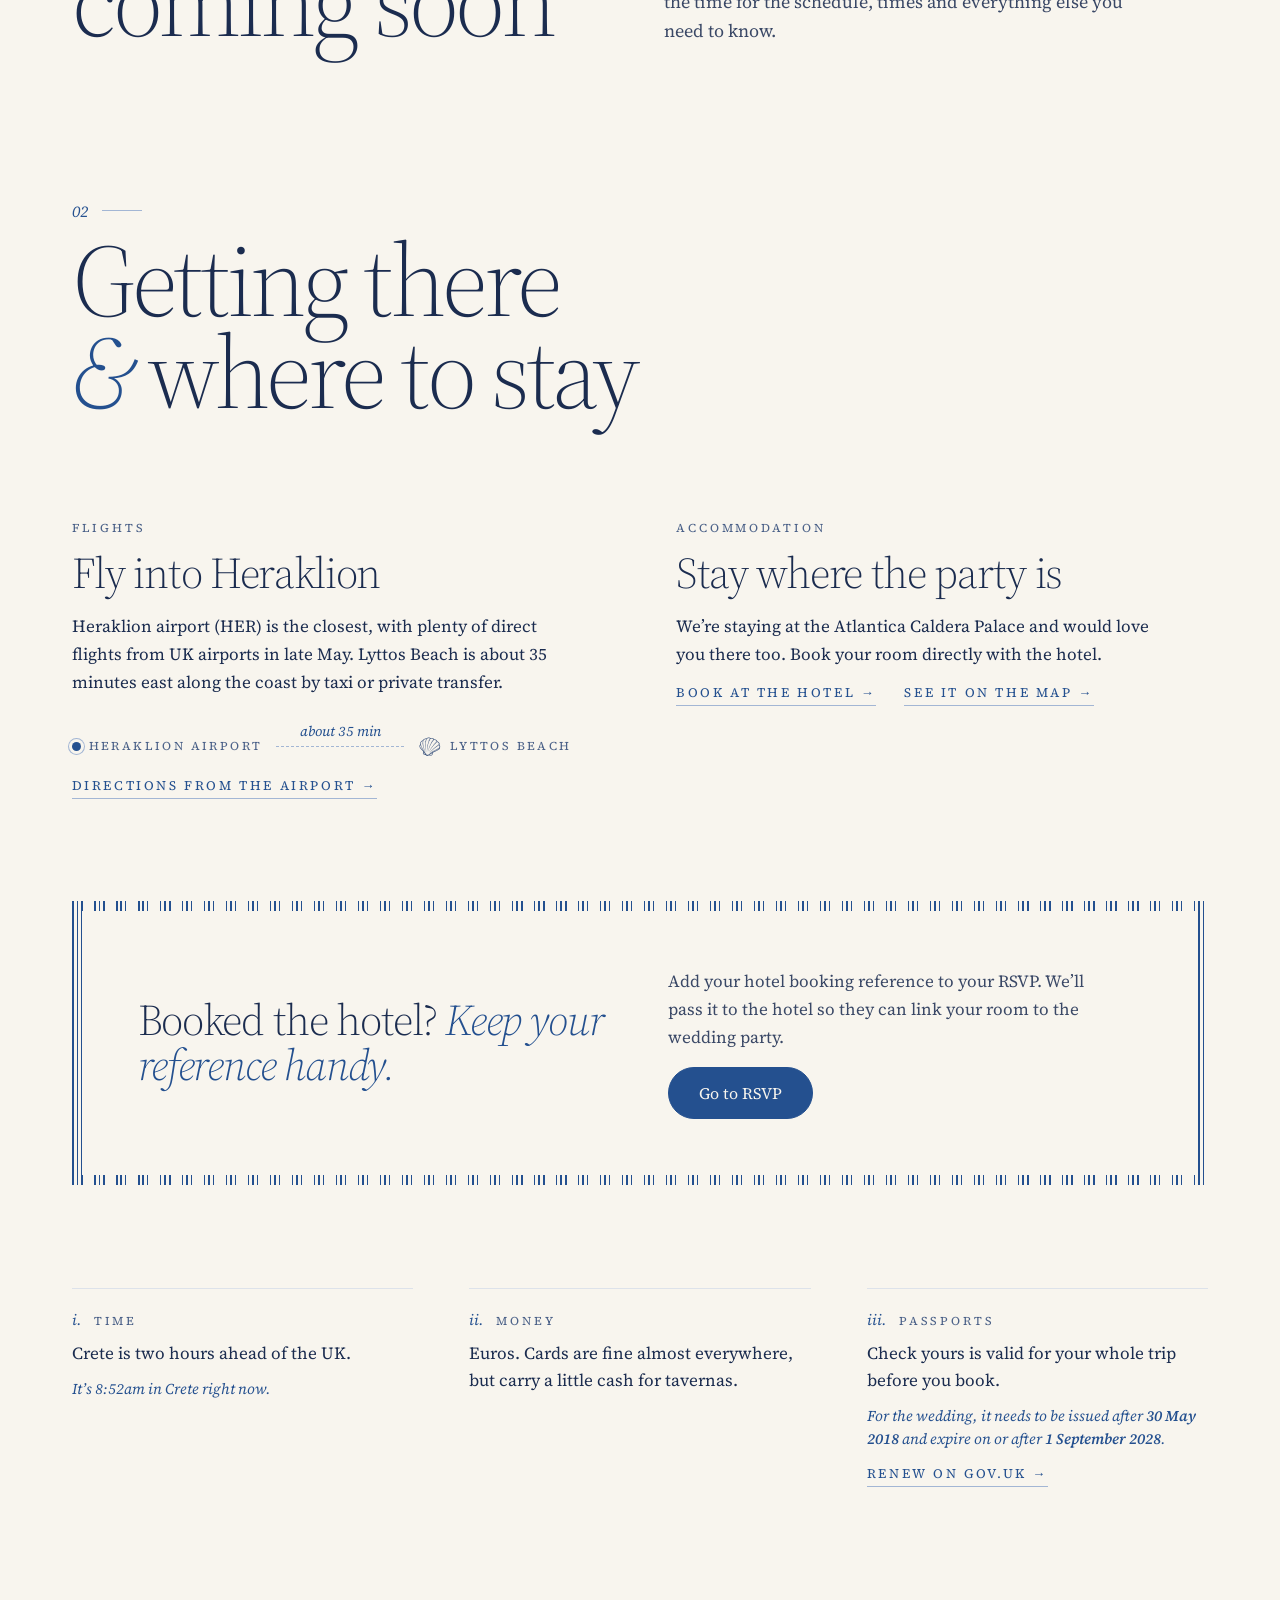
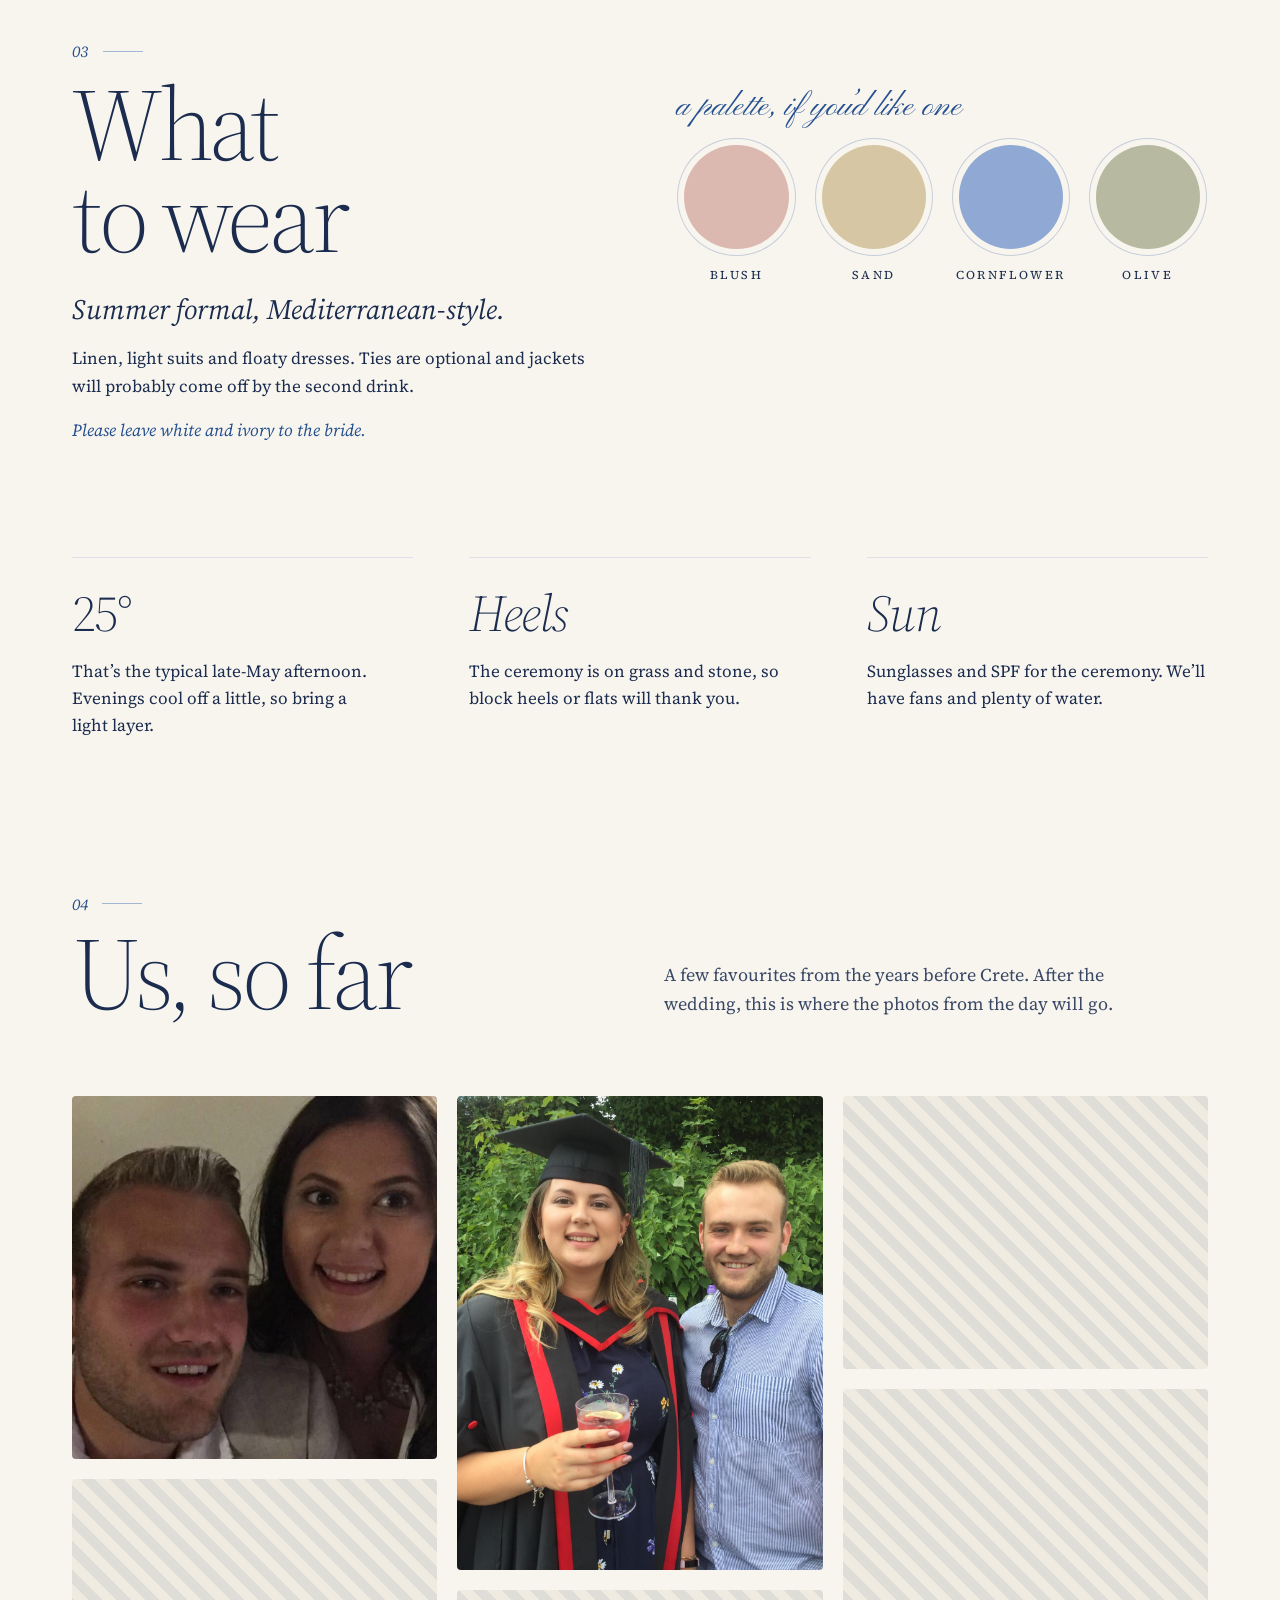
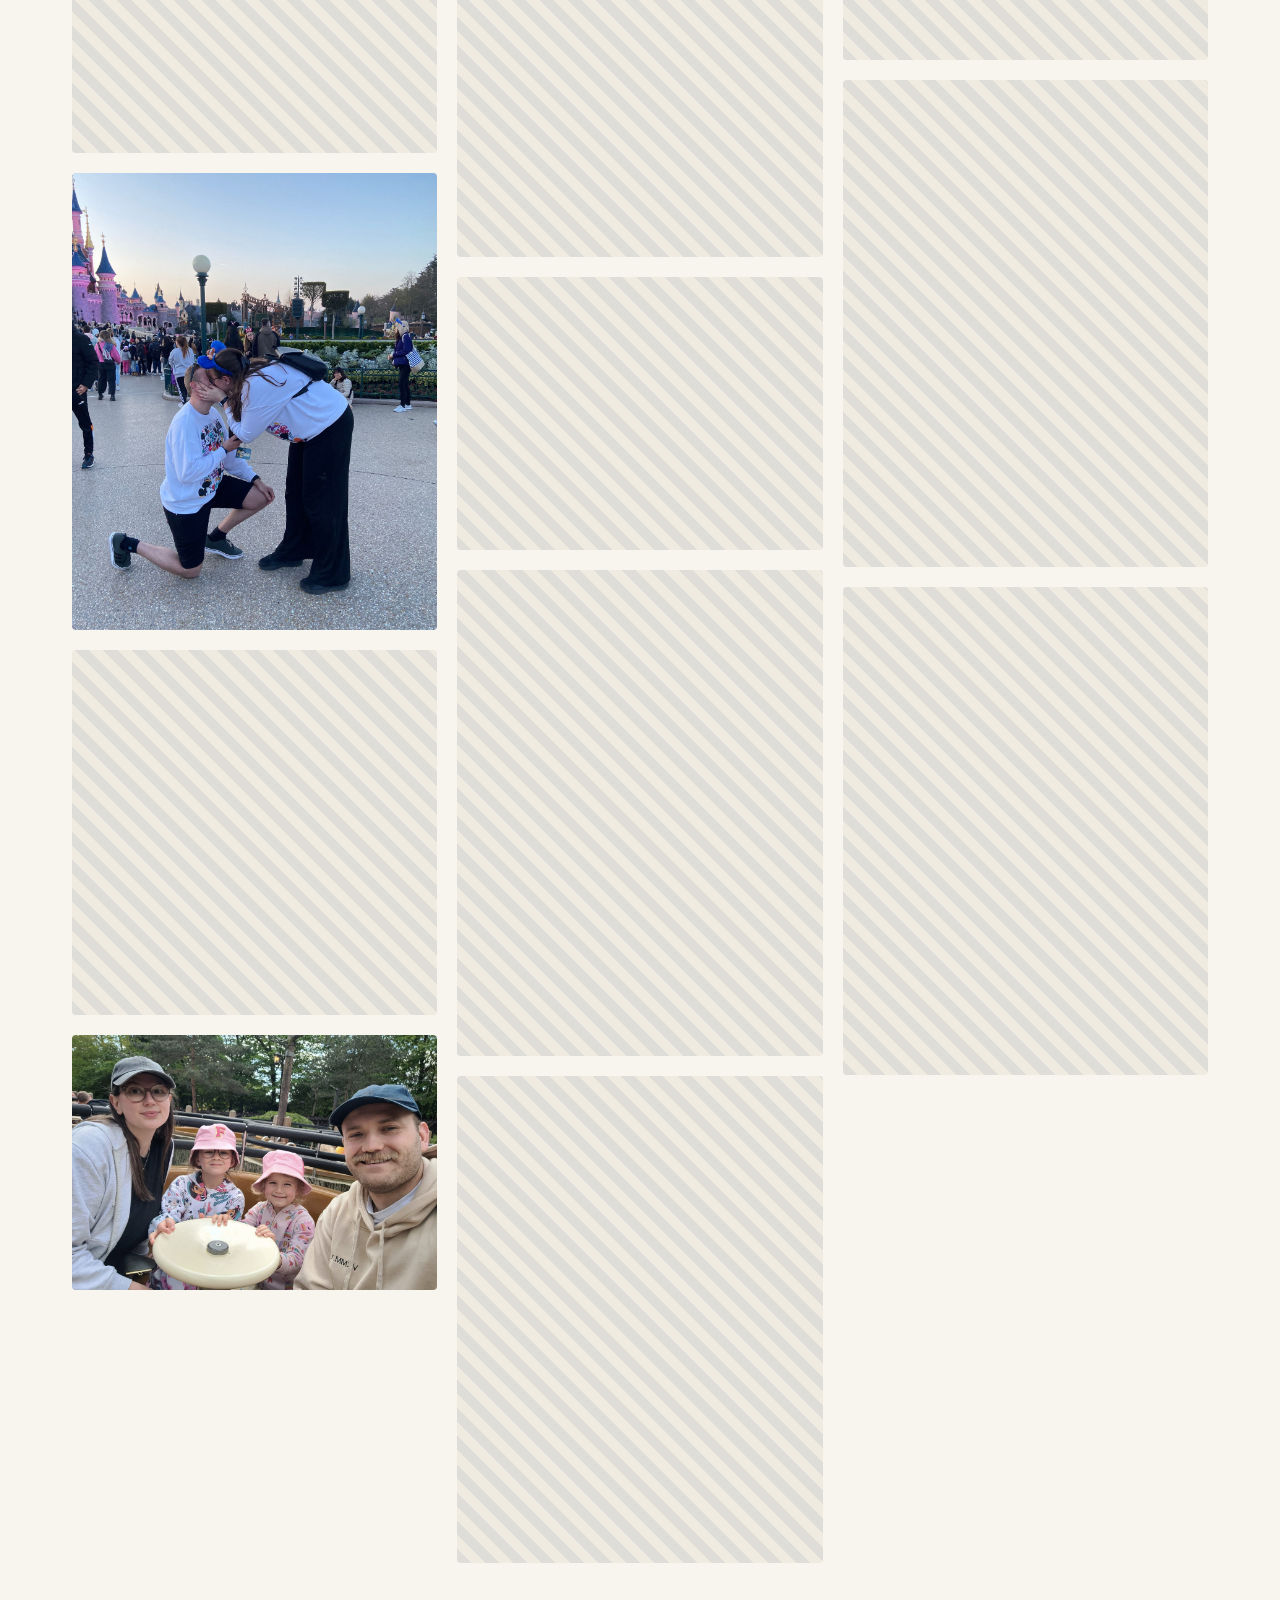
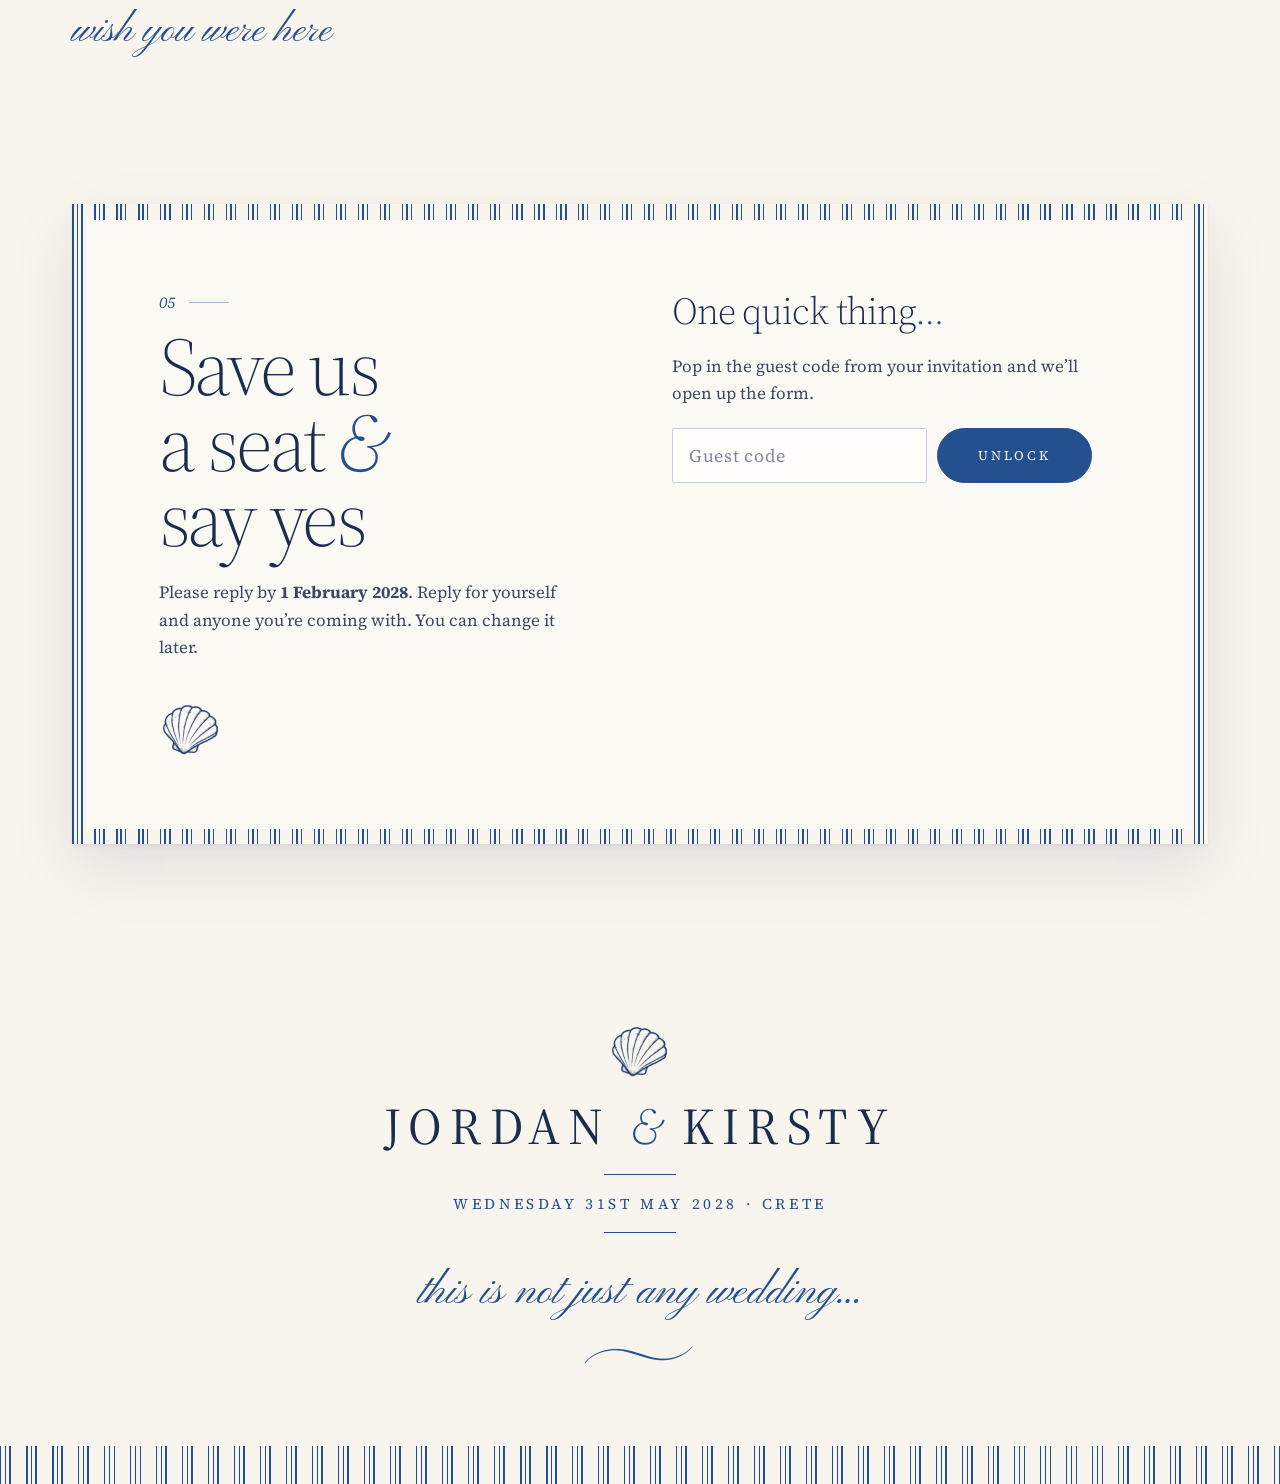
==== commit d5f02d16: "Show gallery photo 14 on the site Renamed to lowercase .jpg to match the other gallery photos, resiz" ====
--- a/index.html
+++ b/index.html
@@ -375,6 +375,9 @@
     </figure>
     <figure class="masonry__item photo" data-reveal>
       <img src="images/gallery-13.jpg" alt="Jordan and Kirsty" width="1204" height="1604" loading="lazy" decoding="async">
+    </figure>
+    <figure class="masonry__item photo" data-reveal>
+      <img src="images/gallery-14.jpg" alt="Jordan and Kirsty" width="1204" height="1605" loading="lazy" decoding="async">
     </figure>
   </div>
   <p class="script gallery__sign-off">wish you were here</p>
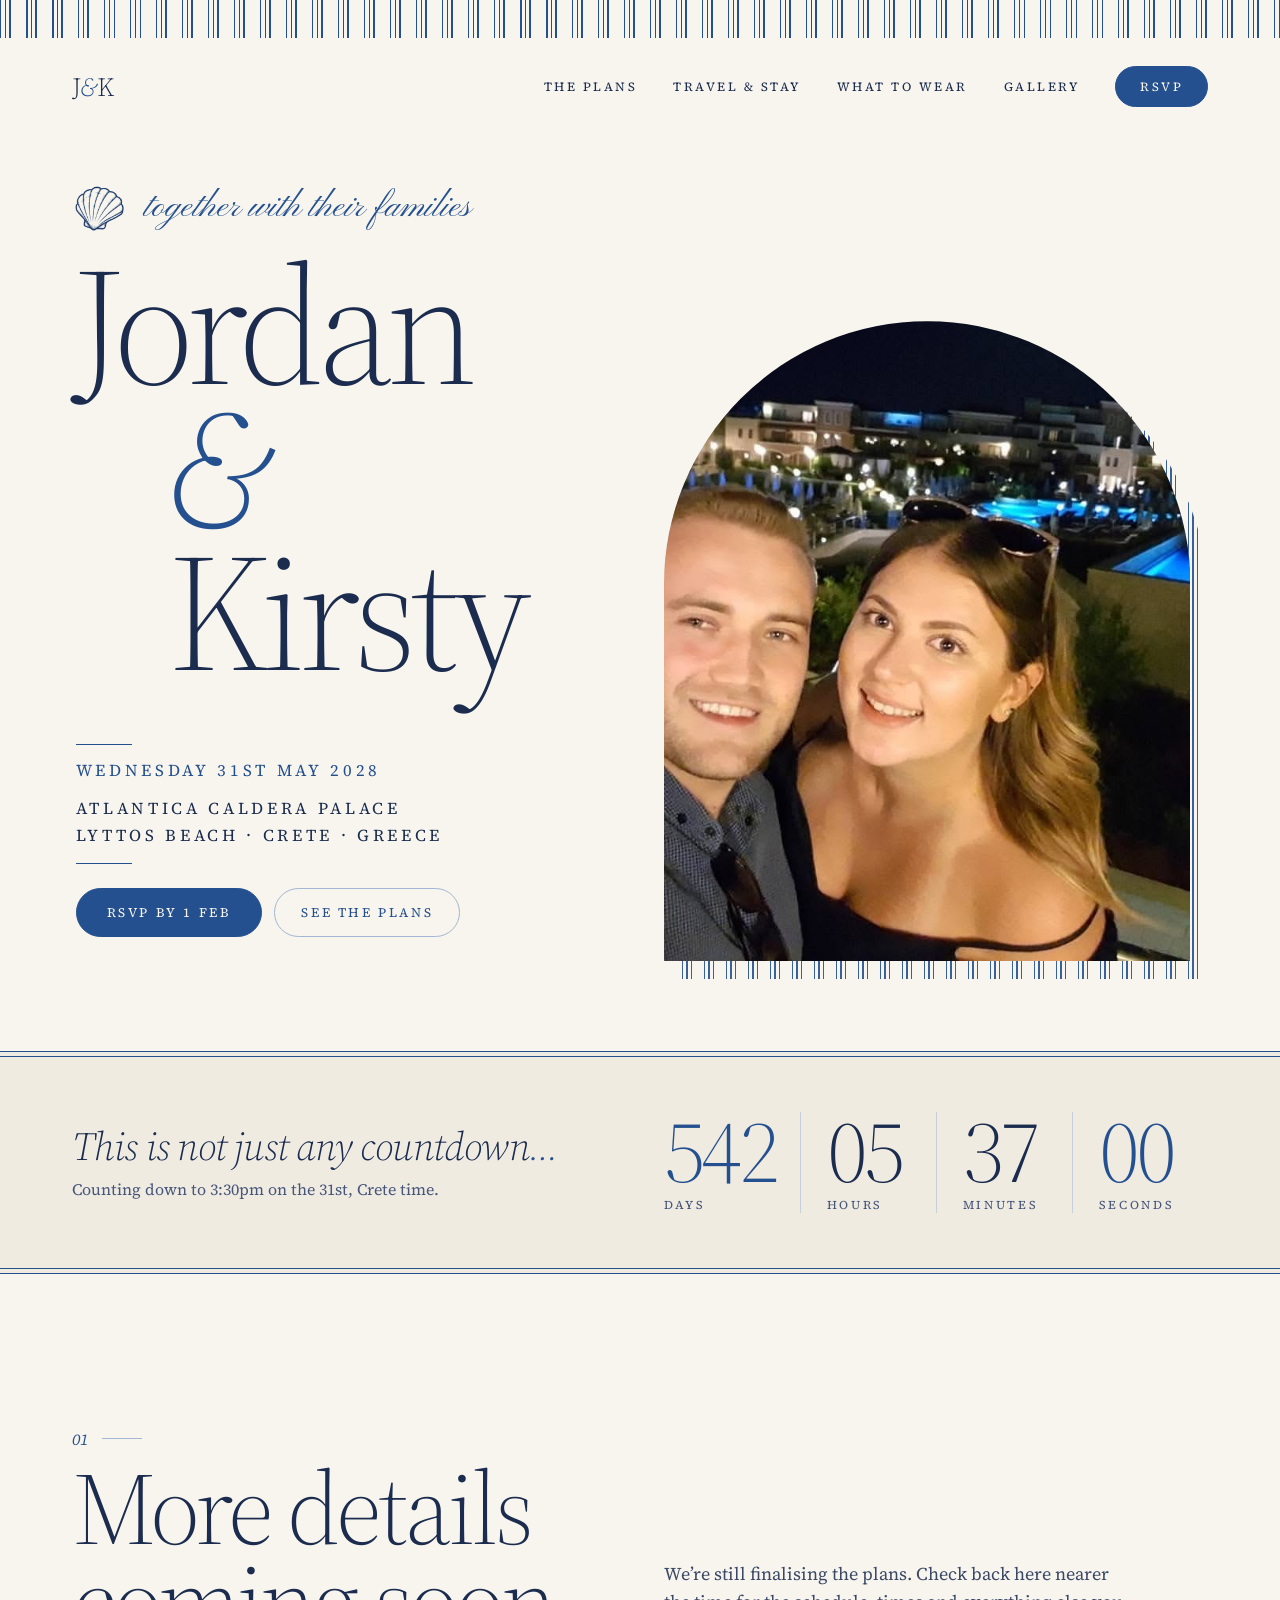
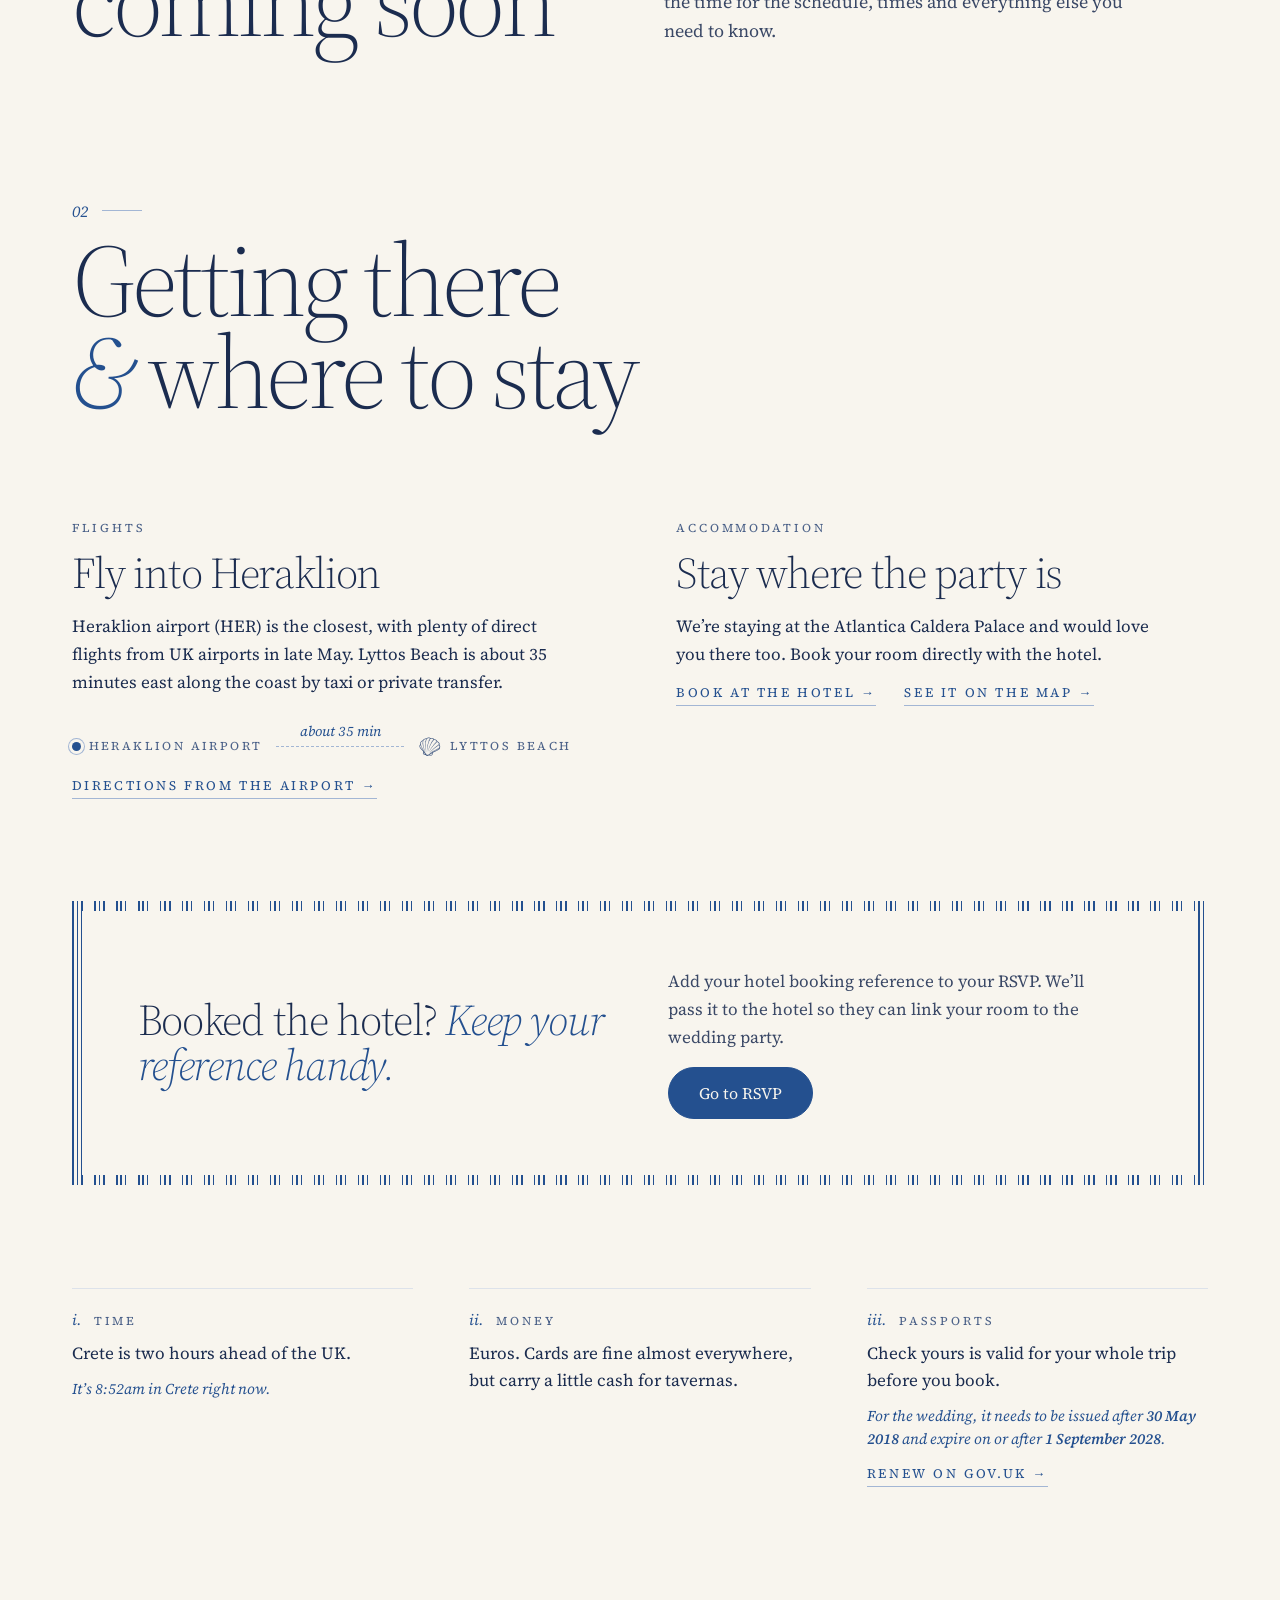
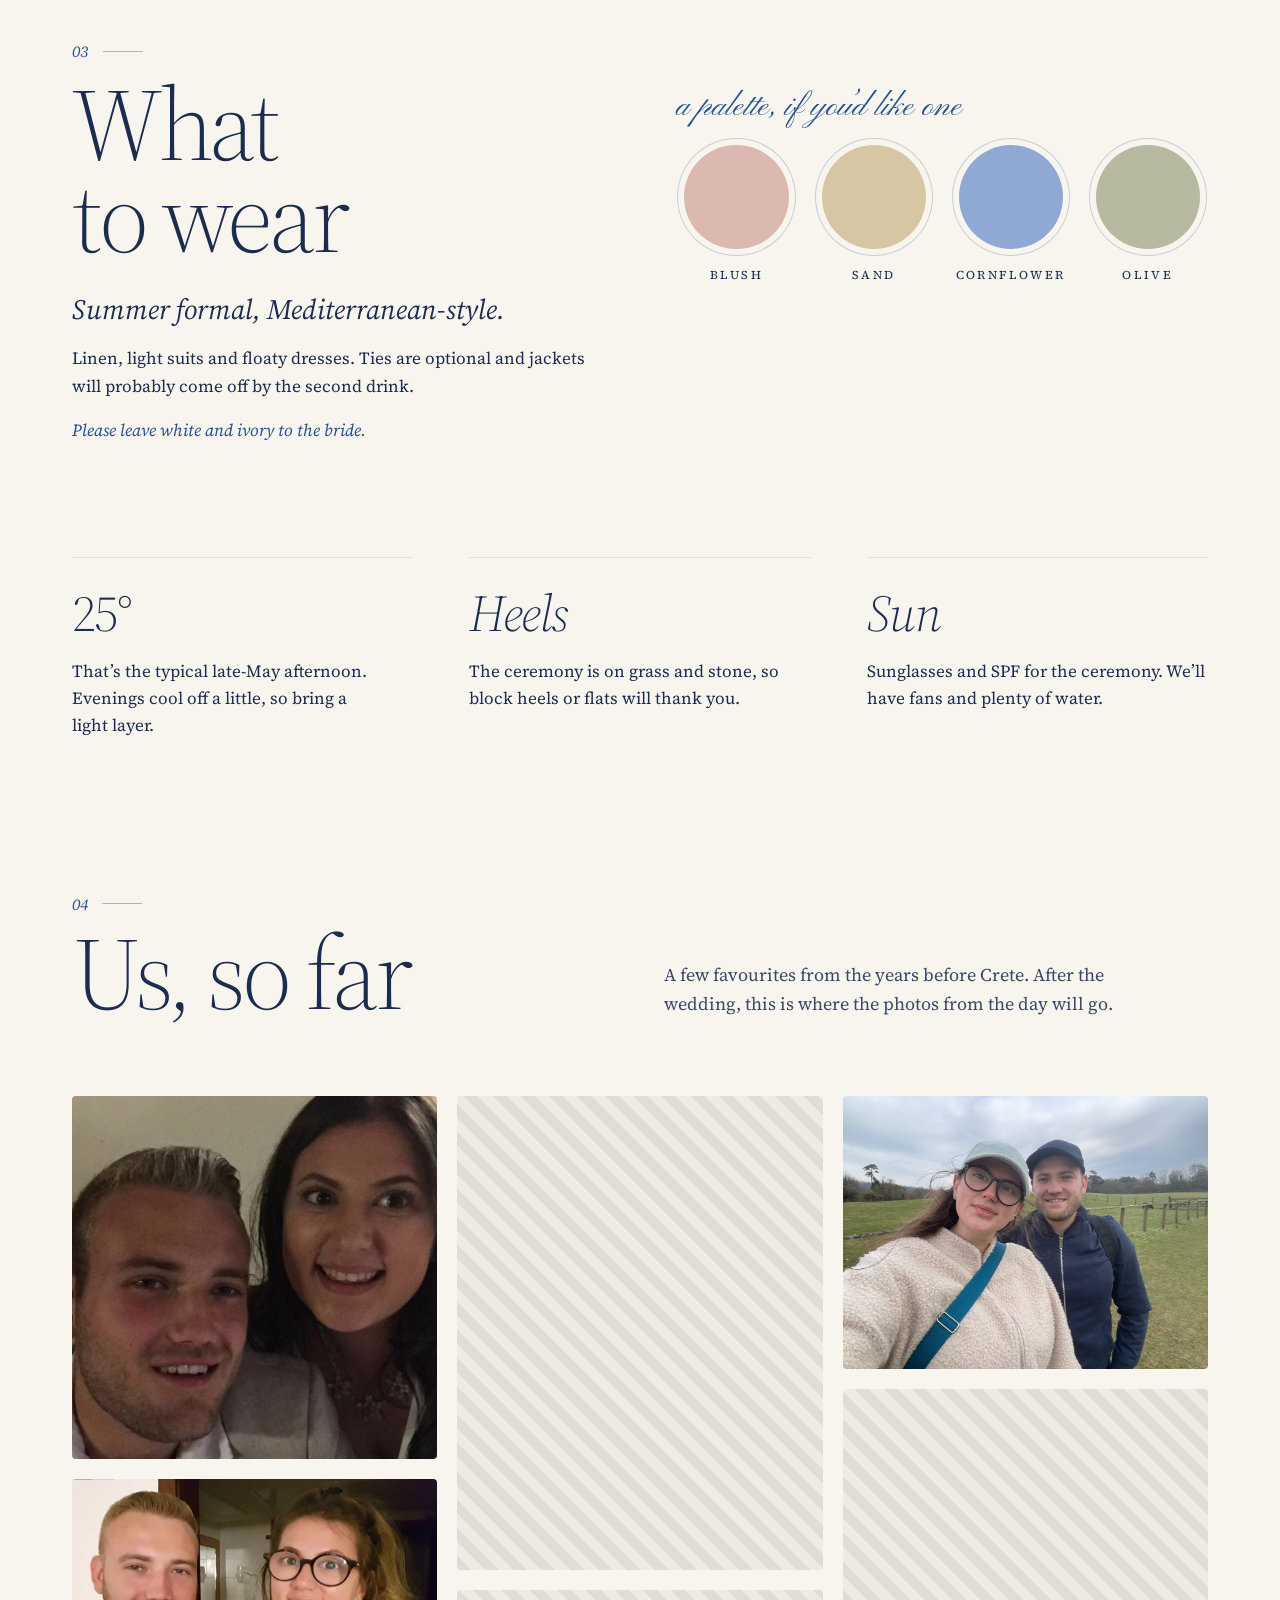
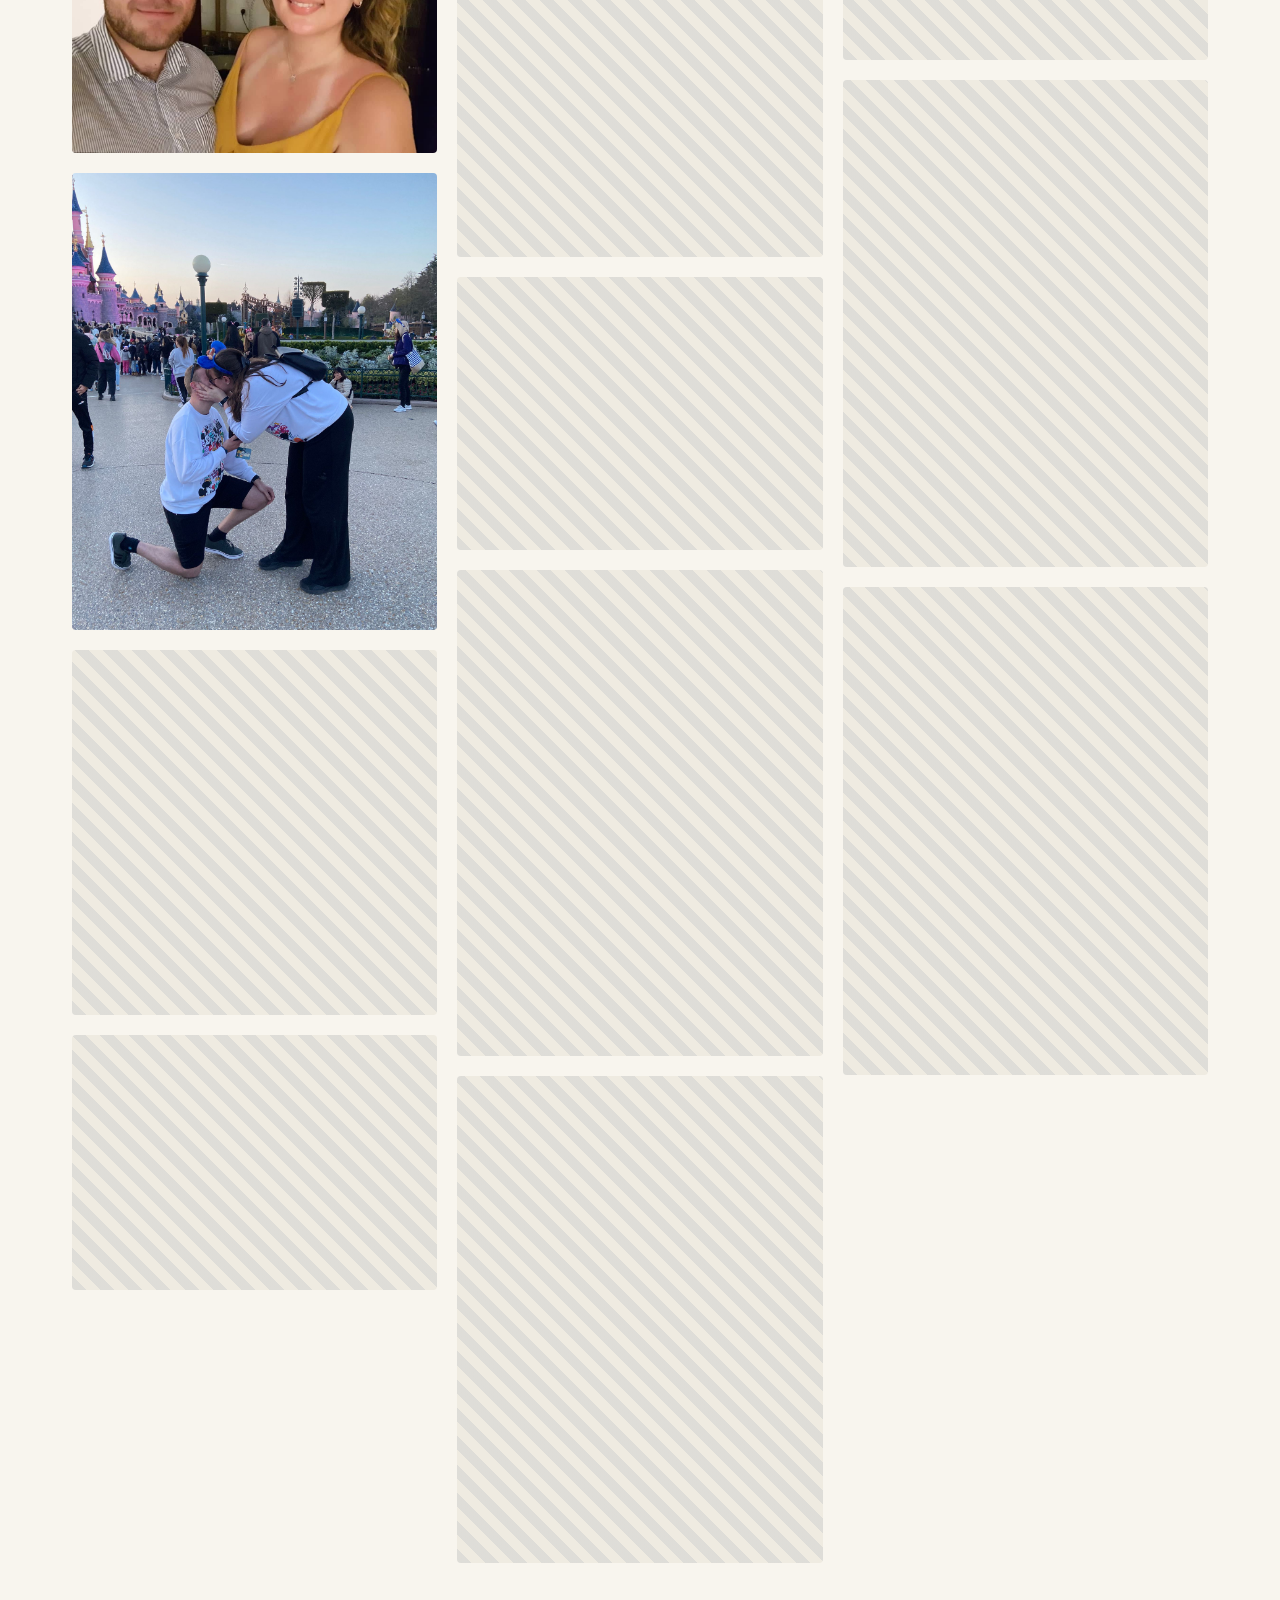
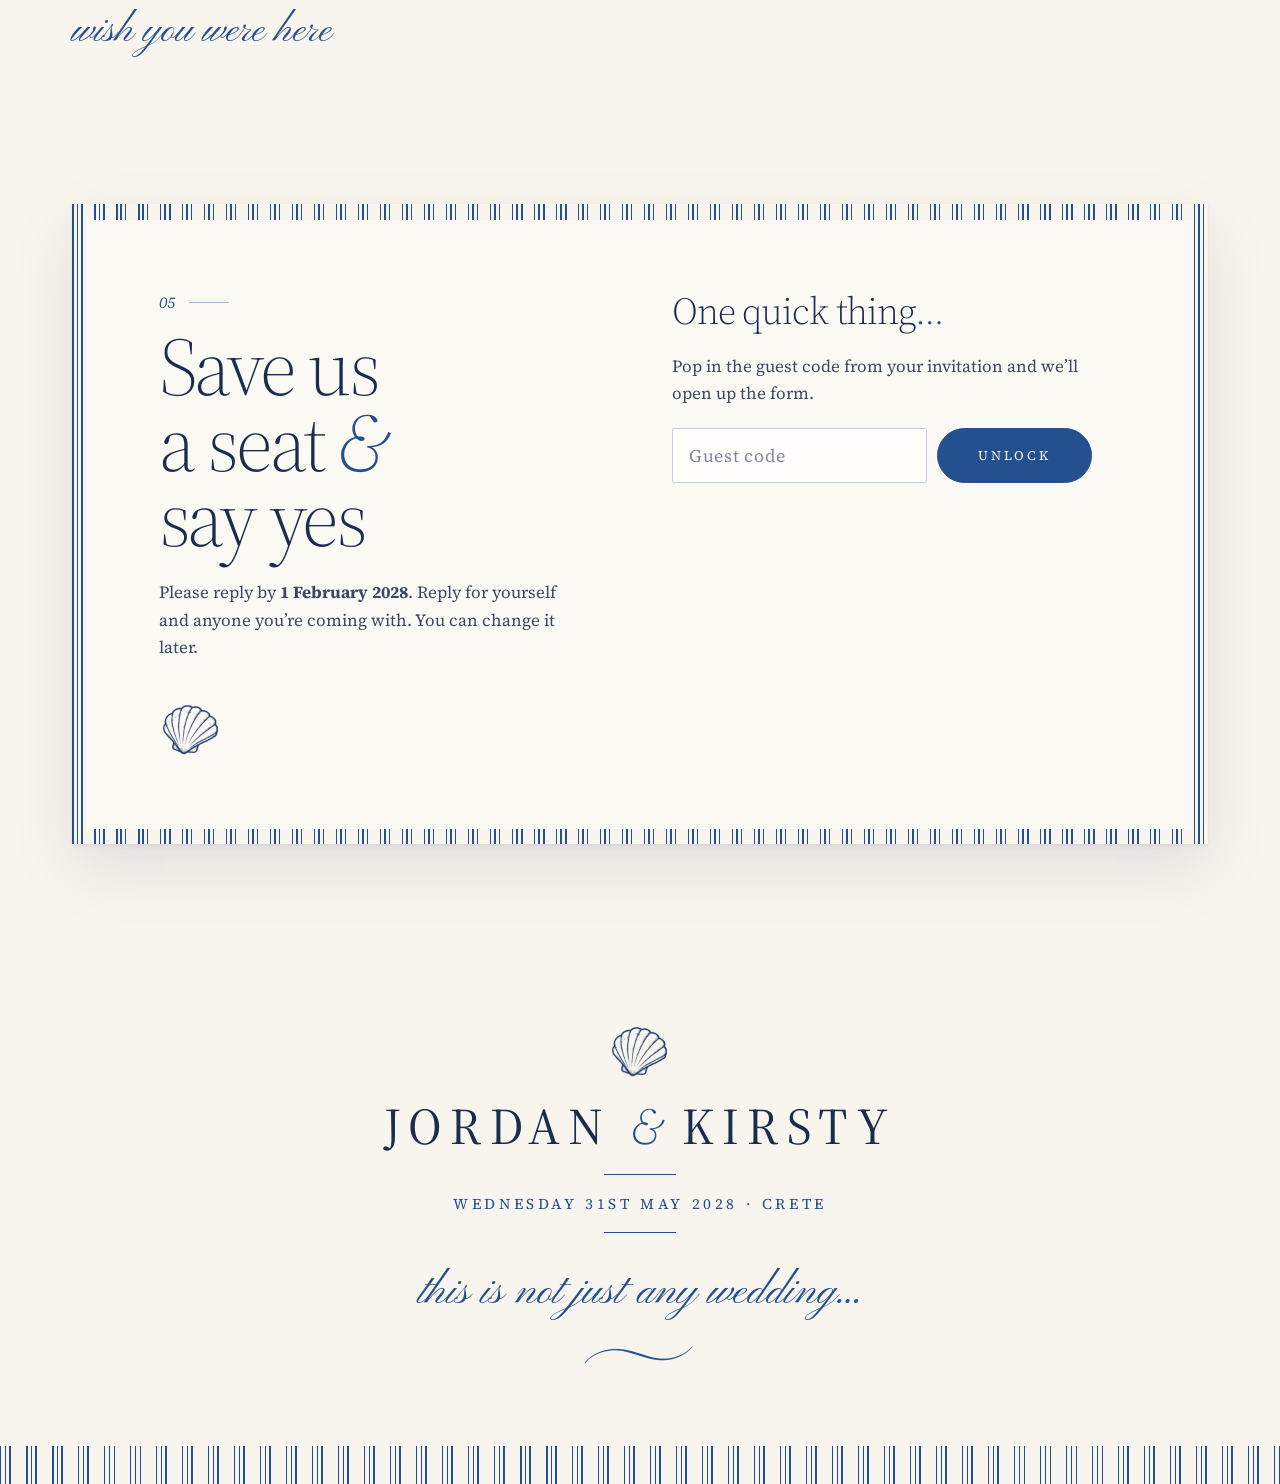
==== commit 38fe39a4: "Link the hotel booking button to the TUI page Co-Authored-By: Claude Opus 5.5 <noreply@anthropic.com" ====
--- a/index.html
+++ b/index.html
@@ -244,9 +244,8 @@
       <span class="kicker">Accommodation</span>
       <h2>Stay where the party is</h2>
       <p>We’re staying at the Atlantica Caldera Palace and would love you there too. Book your room directly with the hotel.</p>
-      <!-- EDIT: paste the hotel booking link between the quotes -->
       <div class="link-row">
-        <a class="text-link" href="#" data-needs-link="hotel booking">Book at the hotel →</a>
+        <a class="text-link" href="https://www.tui.co.uk/destinations/europe/greece/crete/lyttos-beach/hotels/tui-sensatori-atlantica-caldera-palace.html" target="_blank" rel="noopener">Book at the hotel →</a>
         <a class="text-link" href="https://www.google.com/maps/search/?api=1&amp;query=Atlantica+Caldera+Palace%2C+Analipsi%2C+Crete" target="_blank" rel="noopener">See it on the map →</a>
       </div>
     </div>
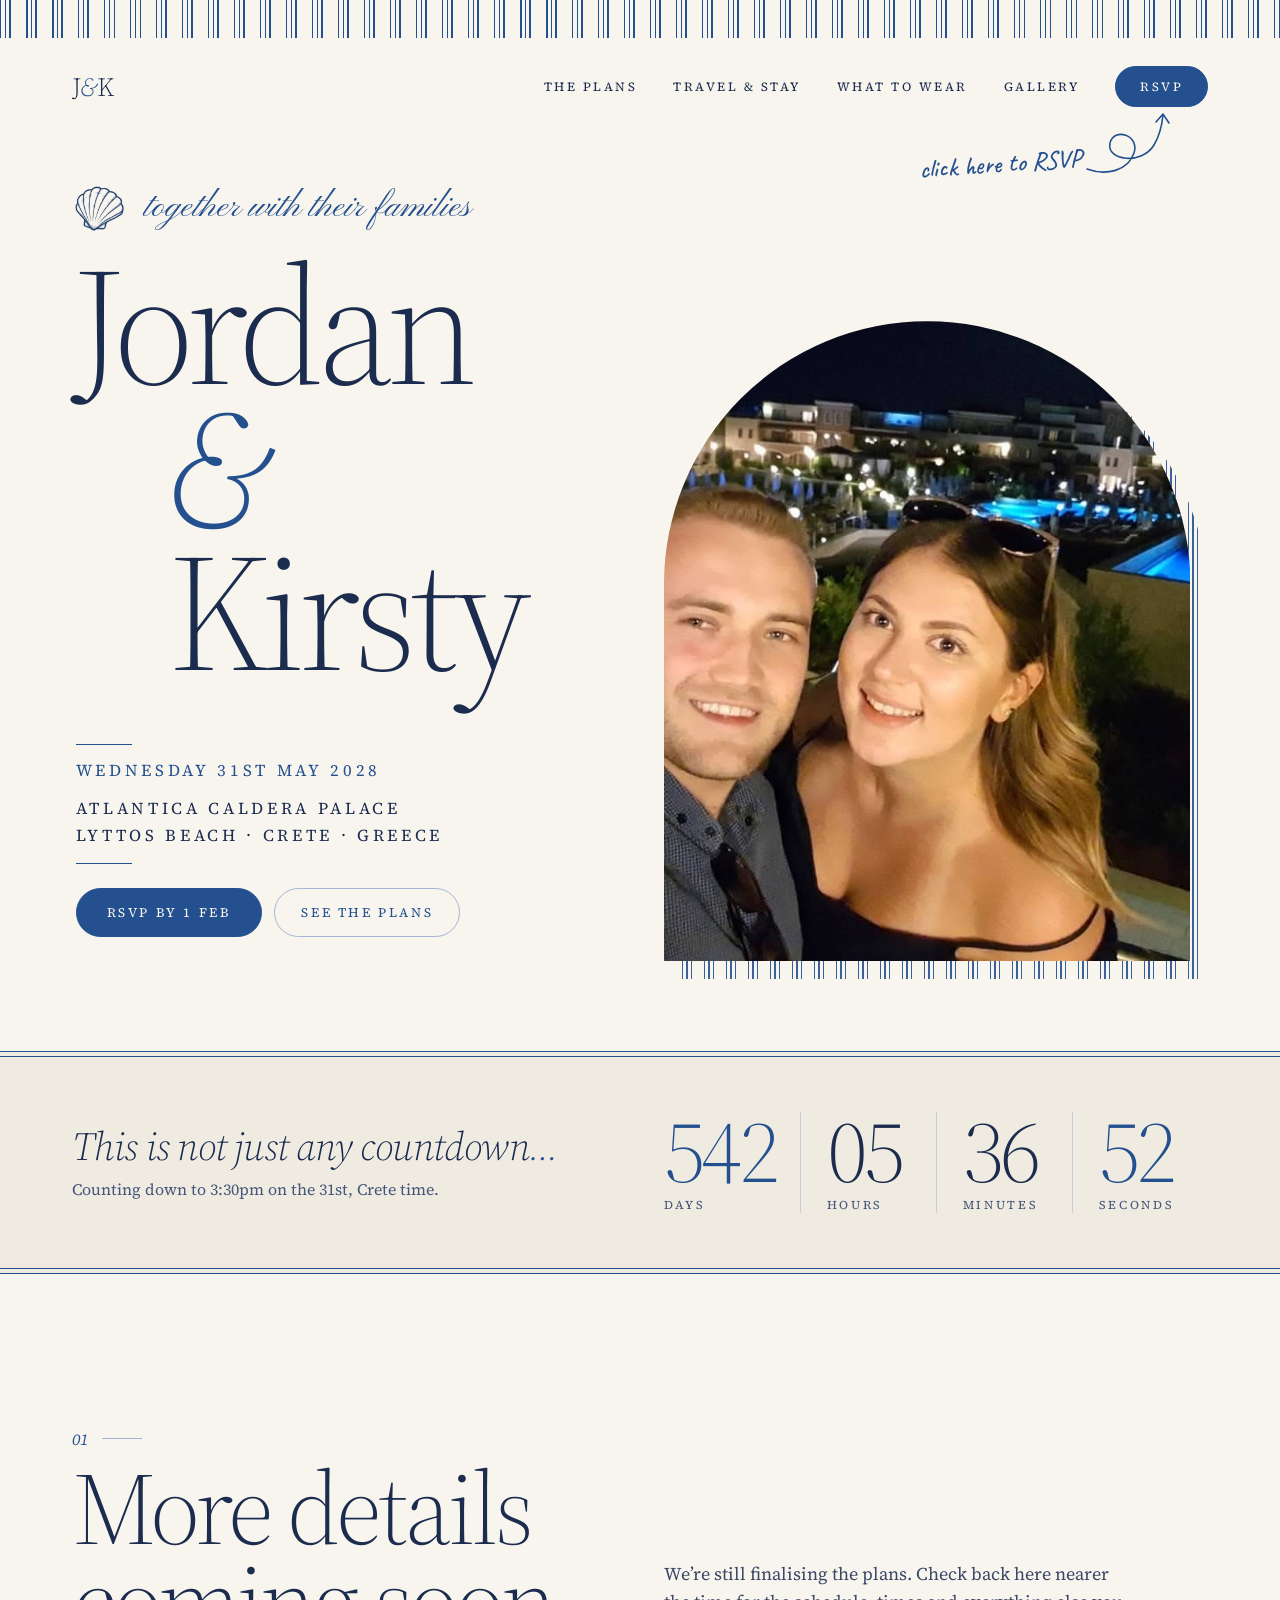
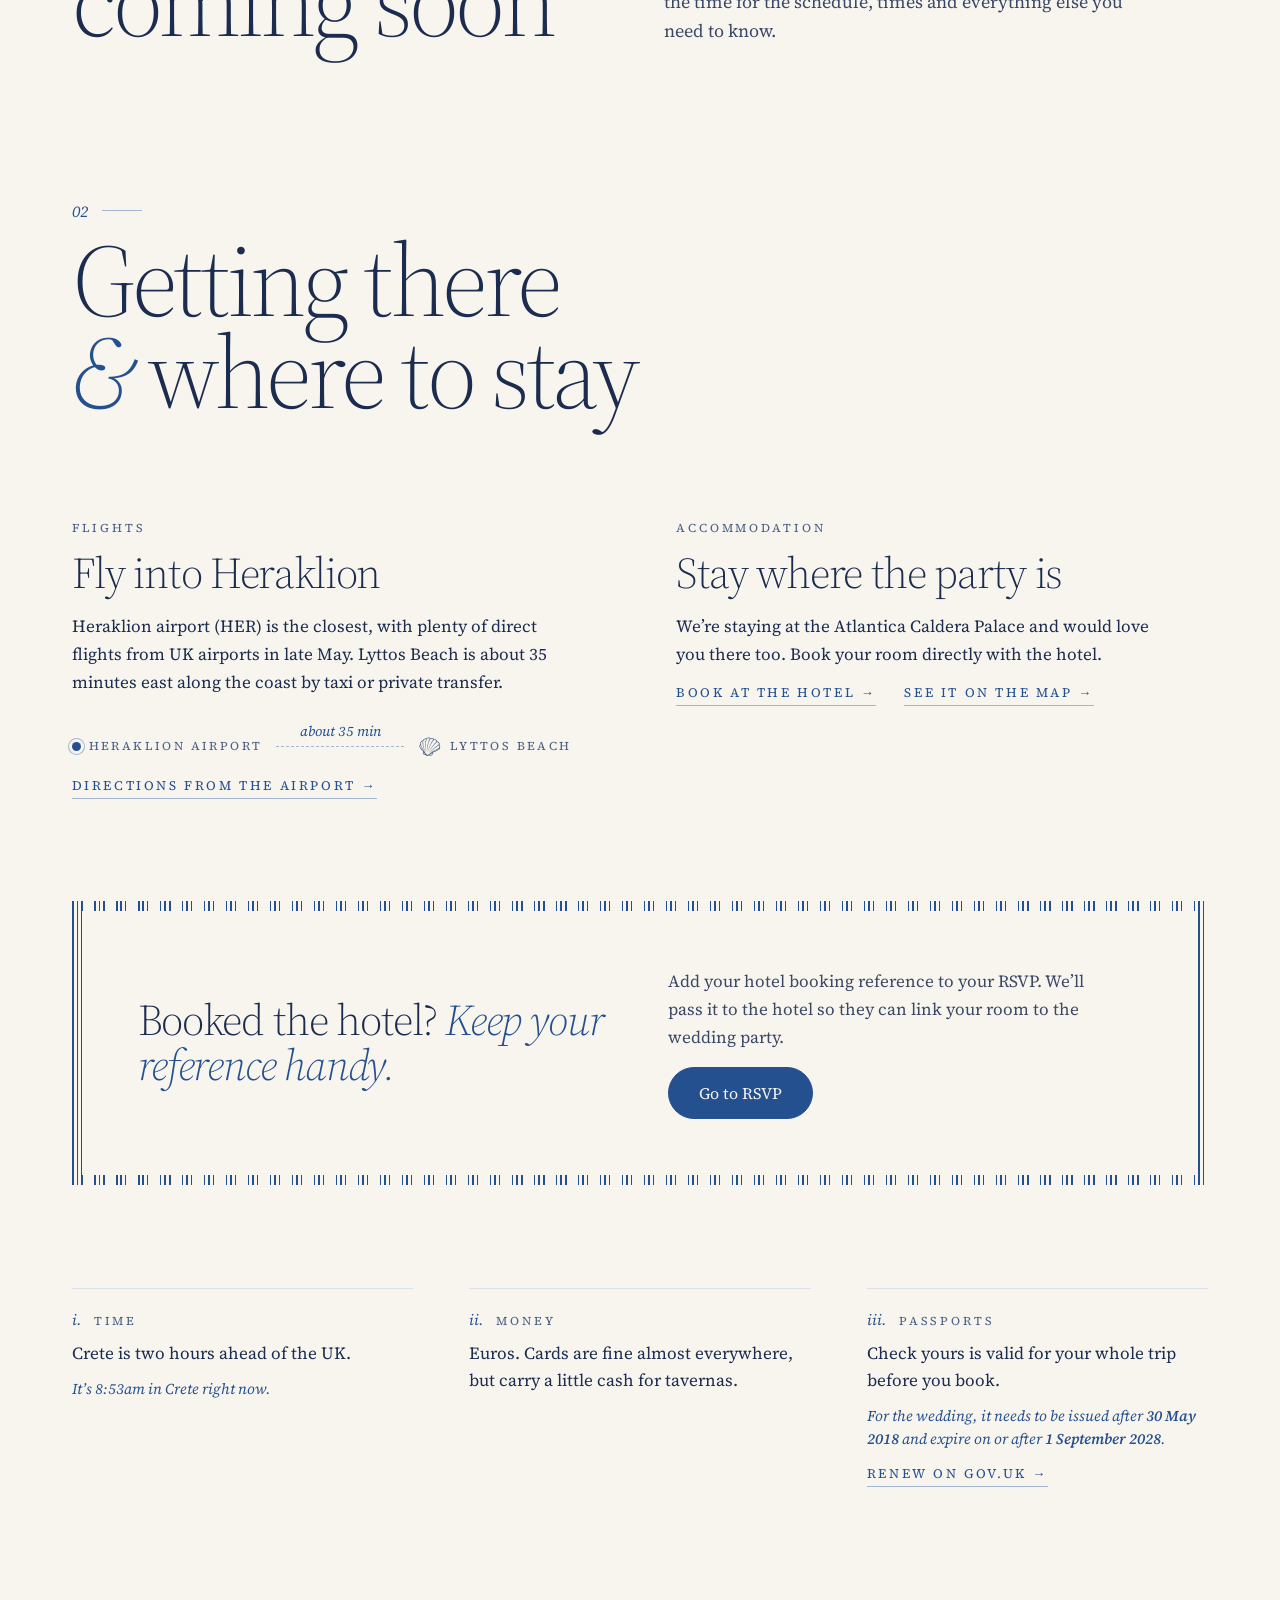
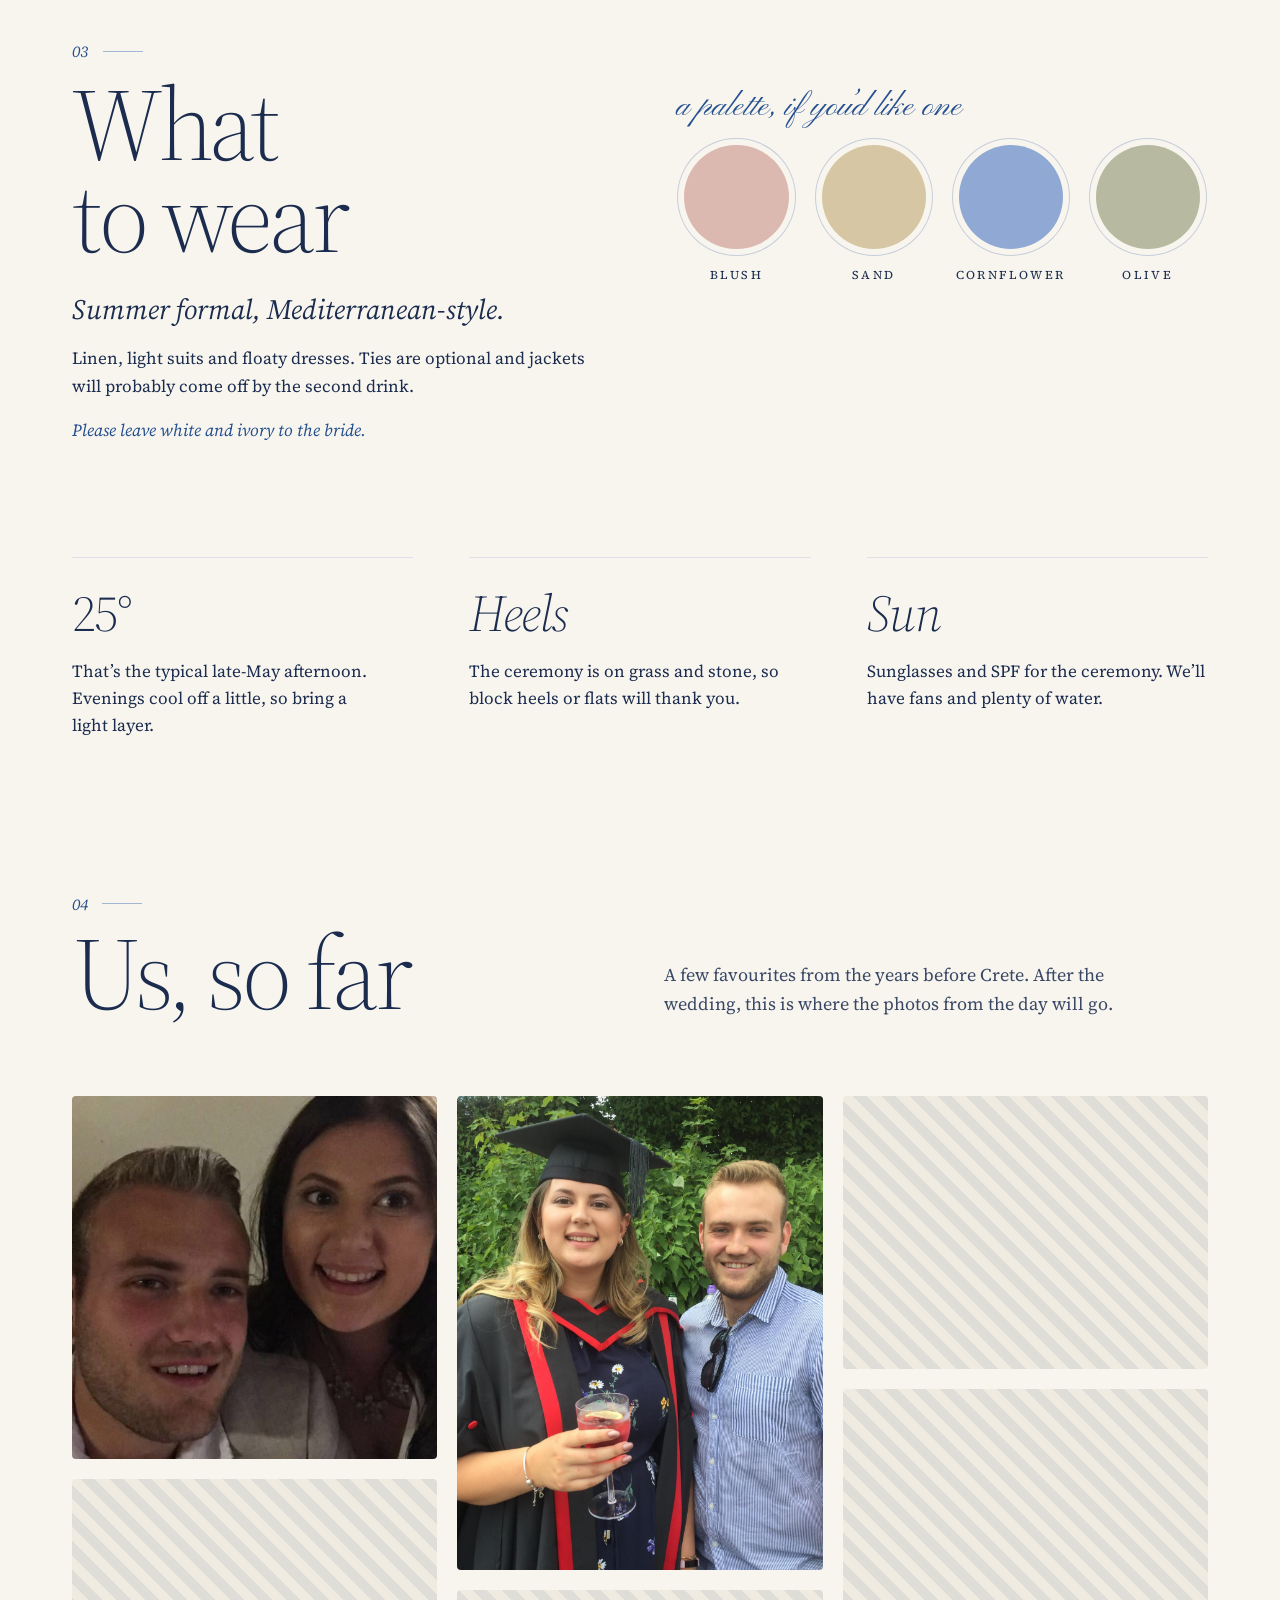
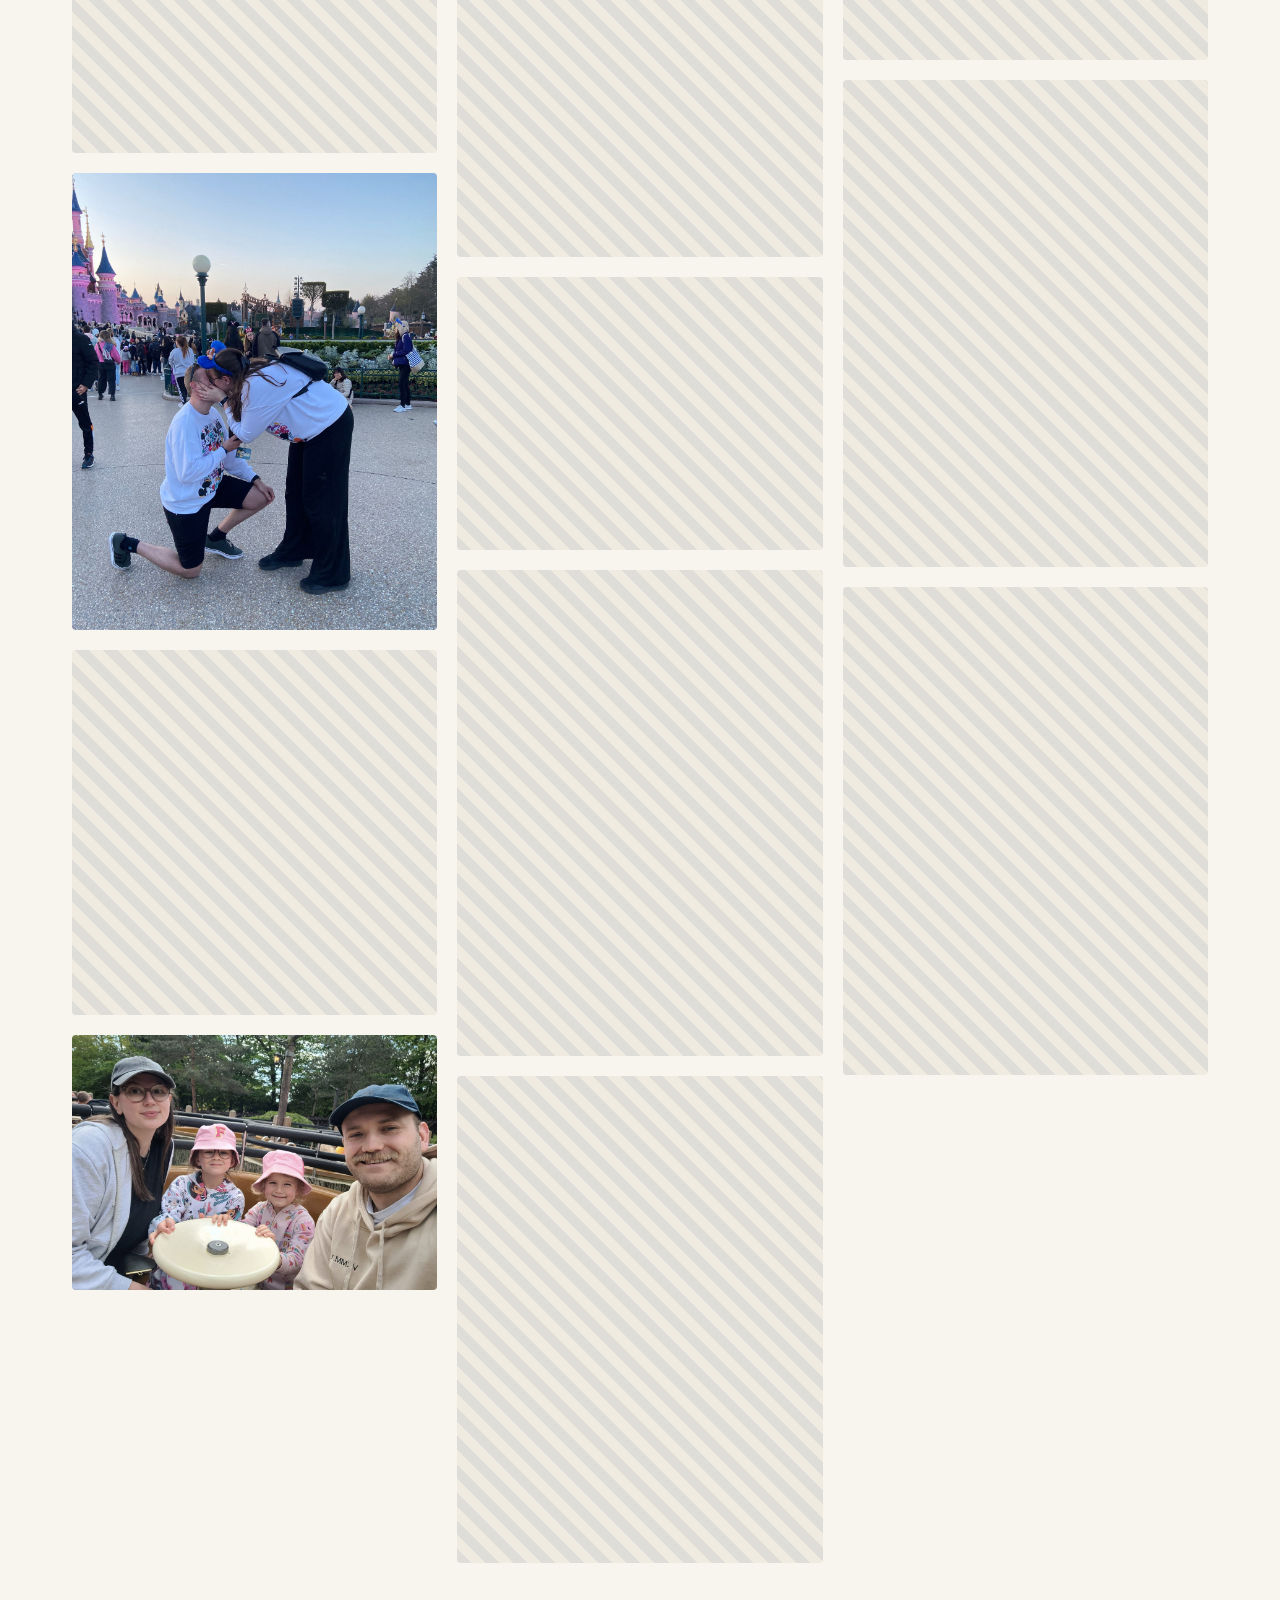
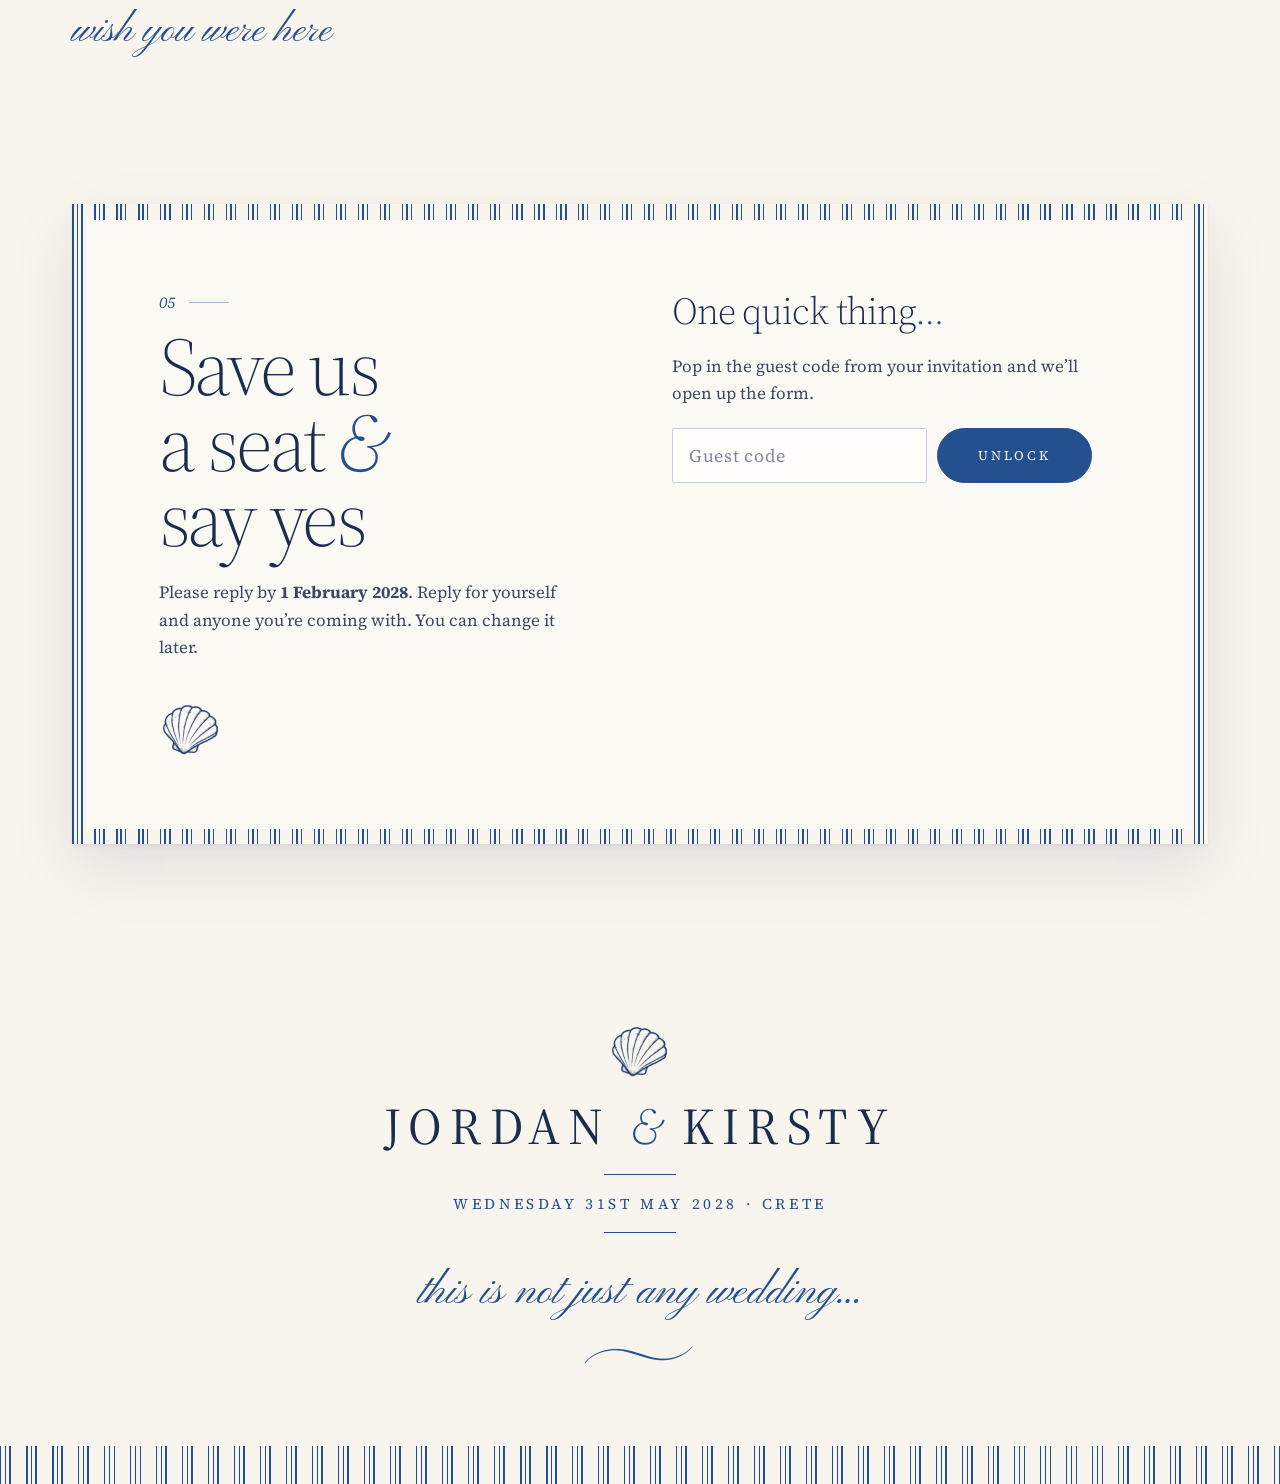
==== commit e80ec815: "Add a hand-drawn 'click here to RSVP' arrow to the nav A looping arrow with a Caveat handwritten not" ====
--- a/index.html
+++ b/index.html
@@ -30,8 +30,8 @@
 
 <link rel="preload" href="fonts/ss4-latin.woff2" as="font" type="font/woff2" crossorigin>
 <link rel="preload" href="fonts/pinyon-latin.woff2" as="font" type="font/woff2" crossorigin>
-<link rel="stylesheet" href="styles.css">
-<script src="main.js" defer></script>
+<link rel="stylesheet" href="styles.css?v=5">
+<script src="main.js?v=2" defer></script>
 </head>
 <body>
 <div class="page">
@@ -44,14 +44,33 @@
   <a class="nav-link" href="#travel">Travel &amp; stay</a>
   <a class="nav-link" href="#wear">What to wear</a>
   <a class="nav-link" href="#gallery">Gallery</a>
-  <a class="rsvp-pill" href="#rsvp">RSVP</a>
+  <span class="rsvp-wrap">
+    <a class="rsvp-pill" href="#rsvp">RSVP</a>
+    <!-- Hand-drawn nudge pointing at the RSVP pill. Decorative: the pill is the real link. -->
+    <a class="rsvp-nudge" href="#rsvp" tabindex="-1" aria-hidden="true">
+      <span class="rsvp-nudge__text">click here to RSVP</span>
+      <svg class="rsvp-nudge__arrow" viewBox="0 0 90 72" fill="none" stroke="currentColor" stroke-width="1.6" stroke-linecap="round" stroke-linejoin="round">
+        <path pathLength="1" d="M3 60 C 22 67, 44 62, 50 44 C 56 26, 30 18, 26 34 C 22 52, 58 56, 70 36 C 76 26, 78 16, 79 6"/>
+        <path pathLength="1" class="rsvp-nudge__head" d="M72 13 L79 5 L85 14"/>
+      </svg>
+    </a>
+  </span>
 </header>
 
 <!-- ============ HEADER (mobile) ============ -->
 <header class="site-header site-header--mobile">
   <a class="monogram" href="#home" aria-label="Jordan and Kirsty — back to top">J<span class="amp">&amp;</span>K</a>
   <div class="header-actions">
-    <a class="rsvp-pill" href="#rsvp">RSVP</a>
+    <span class="rsvp-wrap">
+      <a class="rsvp-pill" href="#rsvp">RSVP</a>
+      <a class="rsvp-nudge" href="#rsvp" tabindex="-1" aria-hidden="true">
+        <span class="rsvp-nudge__text">click here to RSVP</span>
+        <svg class="rsvp-nudge__arrow" viewBox="0 0 90 72" fill="none" stroke="currentColor" stroke-width="1.6" stroke-linecap="round" stroke-linejoin="round">
+          <path pathLength="1" d="M3 60 C 22 67, 44 62, 50 44 C 56 26, 30 18, 26 34 C 22 52, 58 56, 70 36 C 76 26, 78 16, 79 6"/>
+          <path pathLength="1" class="rsvp-nudge__head" d="M72 13 L79 5 L85 14"/>
+        </svg>
+      </a>
+    </span>
     <button class="hamburger" type="button" id="menu-open" aria-label="Menu" aria-expanded="false" aria-controls="menu">
       <span></span><span></span>
     </button>
--- a/styles.css
+++ b/styles.css
@@ -41,6 +41,14 @@
   font-weight: 400;
   font-display: swap;
   src: url('fonts/pinyon-latin.woff2') format('woff2');
+  unicode-range: U+0000-00FF, U+0131, U+0152-0153, U+02BB-02BC, U+02C6, U+02DA, U+02DC, U+0304, U+0308, U+0329, U+2000-206F, U+20AC, U+2122, U+2191, U+2193, U+2212, U+2215, U+FEFF, U+FFFD;
+}
+@font-face {
+  font-family: 'Caveat';
+  font-style: normal;
+  font-weight: 500;
+  font-display: swap;
+  src: url('fonts/caveat-latin.woff2') format('woff2');
   unicode-range: U+0000-00FF, U+0131, U+0152-0153, U+02BB-02BC, U+02C6, U+02DA, U+02DC, U+0304, U+0308, U+0329, U+2000-206F, U+20AC, U+2122, U+2191, U+2193, U+2212, U+2215, U+FEFF, U+FFFD;
 }
 
@@ -229,6 +237,40 @@
 }
 .rsvp-pill:hover { background: var(--navy-hover); border-color: var(--navy-hover); color: var(--paper); }
 
+/* "click here to RSVP" doodle hanging under the desktop pill */
+.rsvp-wrap { position: relative; display: inline-flex; }
+.rsvp-nudge {
+  position: absolute; z-index: 2;
+  top: calc(100% + 2px); right: 34px;
+  display: flex; align-items: flex-end; gap: 2px;
+  color: var(--navy); text-decoration: none; white-space: nowrap;
+}
+.rsvp-nudge__text {
+  font-family: 'Caveat', 'Segoe Print', 'Bradley Hand', cursive;
+  font-size: 26px; font-weight: 500; line-height: 1;
+  padding-bottom: 4px;
+  transform: rotate(-4deg);
+  animation: nudge-fade .6s 1s var(--ease-out) both;
+}
+.rsvp-nudge__arrow { width: 90px; height: 72px; overflow: visible; }
+.rsvp-nudge__arrow path {
+  stroke-dasharray: 1; stroke-dashoffset: 1;
+  animation: nudge-draw 1.1s .3s ease-in-out forwards;
+}
+.rsvp-nudge__arrow .rsvp-nudge__head { animation-duration: .25s; animation-delay: 1.35s; }
+.rsvp-wrap:hover .rsvp-nudge__arrow,
+.rsvp-nudge:hover .rsvp-nudge__arrow { animation: nudge-wiggle .6s ease-in-out; }
+@keyframes nudge-draw { to { stroke-dashoffset: 0; } }
+@keyframes nudge-fade { from { opacity: 0; transform: rotate(-4deg) translateY(4px); } }
+@keyframes nudge-wiggle {
+  30% { transform: translate(2px, -3px) rotate(3deg); }
+  60% { transform: translate(-1px, 1px) rotate(-2deg); }
+}
+@media (prefers-reduced-motion: reduce) {
+  .rsvp-nudge__text, .rsvp-nudge__arrow path { animation: none; stroke-dashoffset: 0; }
+  .rsvp-wrap:hover .rsvp-nudge__arrow, .rsvp-nudge:hover .rsvp-nudge__arrow { animation: none; }
+}
+
 /* Mobile header */
 .site-header--mobile { display: none; justify-content: space-between; padding: 20px 22px; }
 .site-header--mobile .monogram { font-size: 22px; margin-right: 0; }
@@ -239,6 +281,12 @@
   color: var(--navy); background: none; border-color: var(--navy-light);
 }
 .site-header--mobile .rsvp-pill:hover { background: var(--navy-tint); color: var(--navy); }
+/* Smaller nudge on phones, tucked under the outline pill. The header gets
+   extra bottom room so the note doesn't sit on the hero's first line. */
+.site-header--mobile { padding-bottom: 52px; }
+.site-header--mobile .rsvp-nudge { right: 22px; top: calc(100% + 1px); }
+.site-header--mobile .rsvp-nudge__text { font-size: 21px; padding-bottom: 2px; }
+.site-header--mobile .rsvp-nudge__arrow { width: 62px; height: 50px; }
 
 .hamburger {
   background: none; border: none; width: 44px; height: 44px;
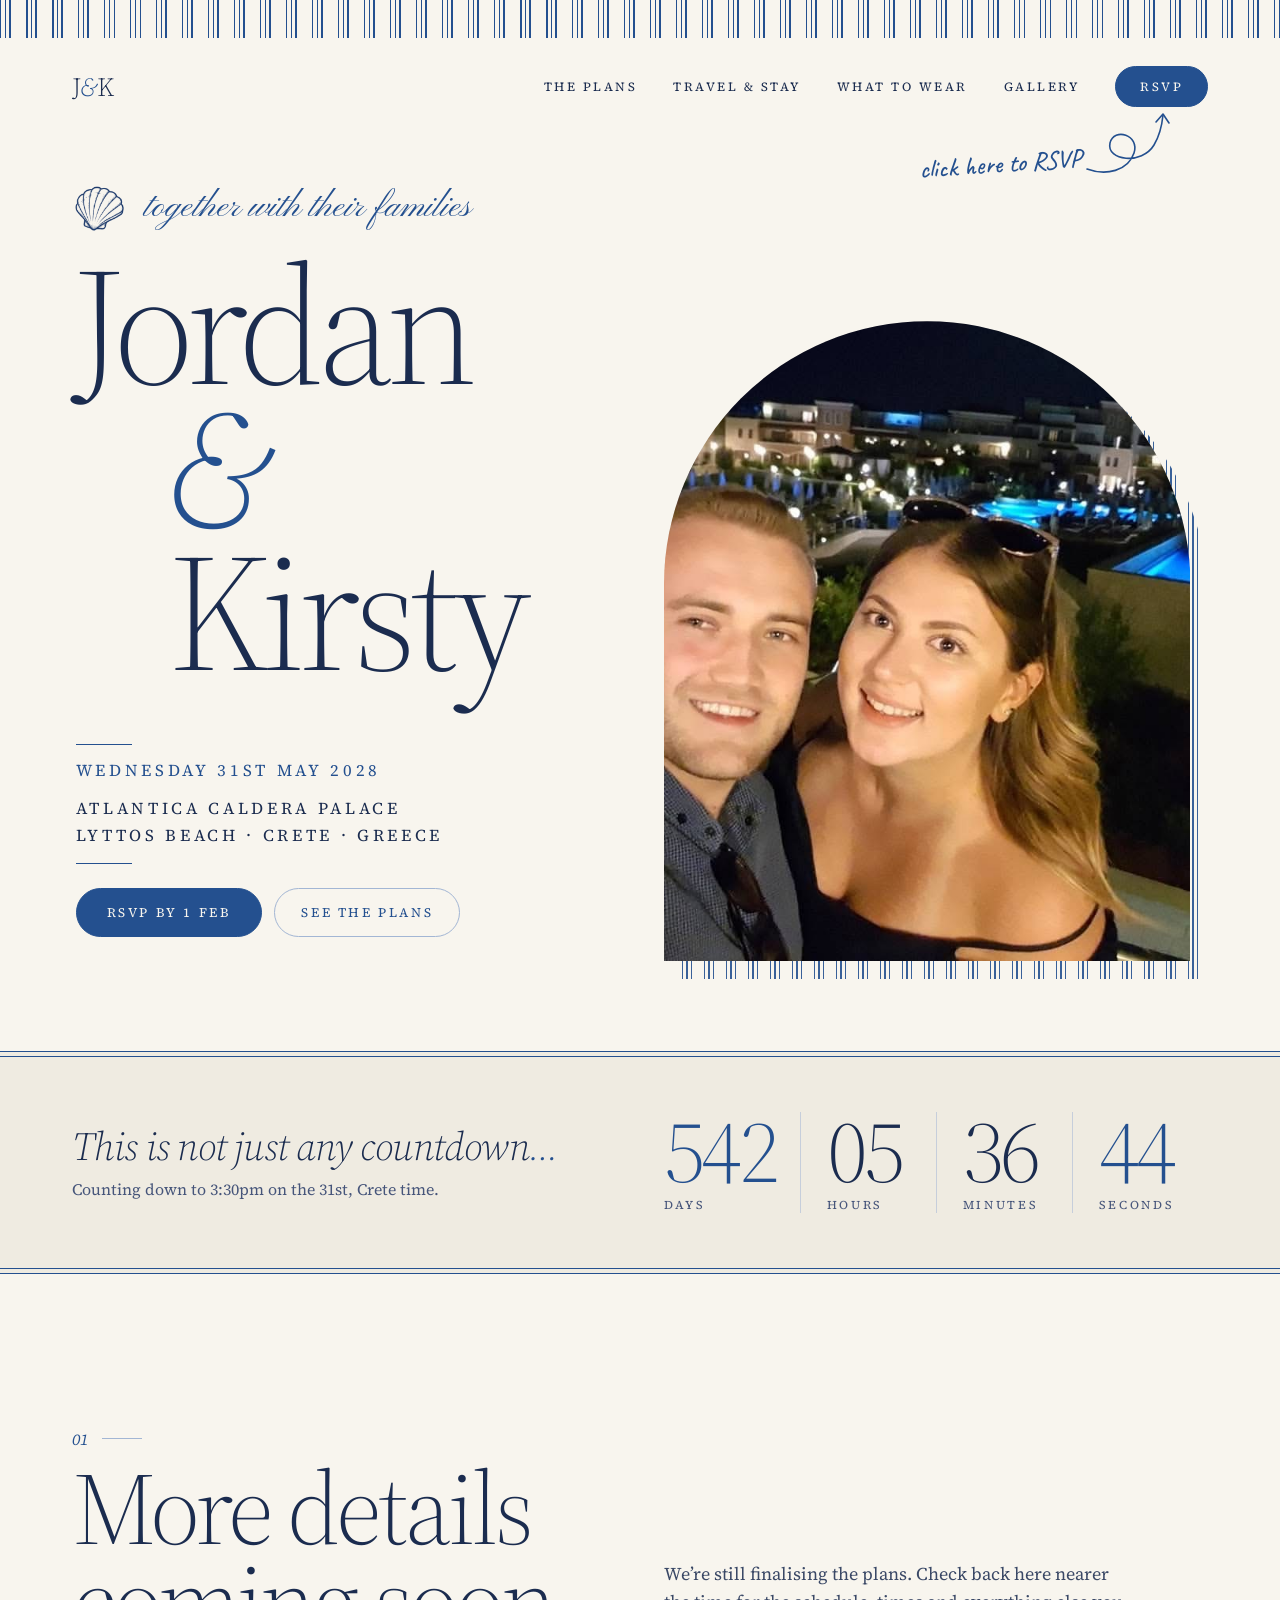
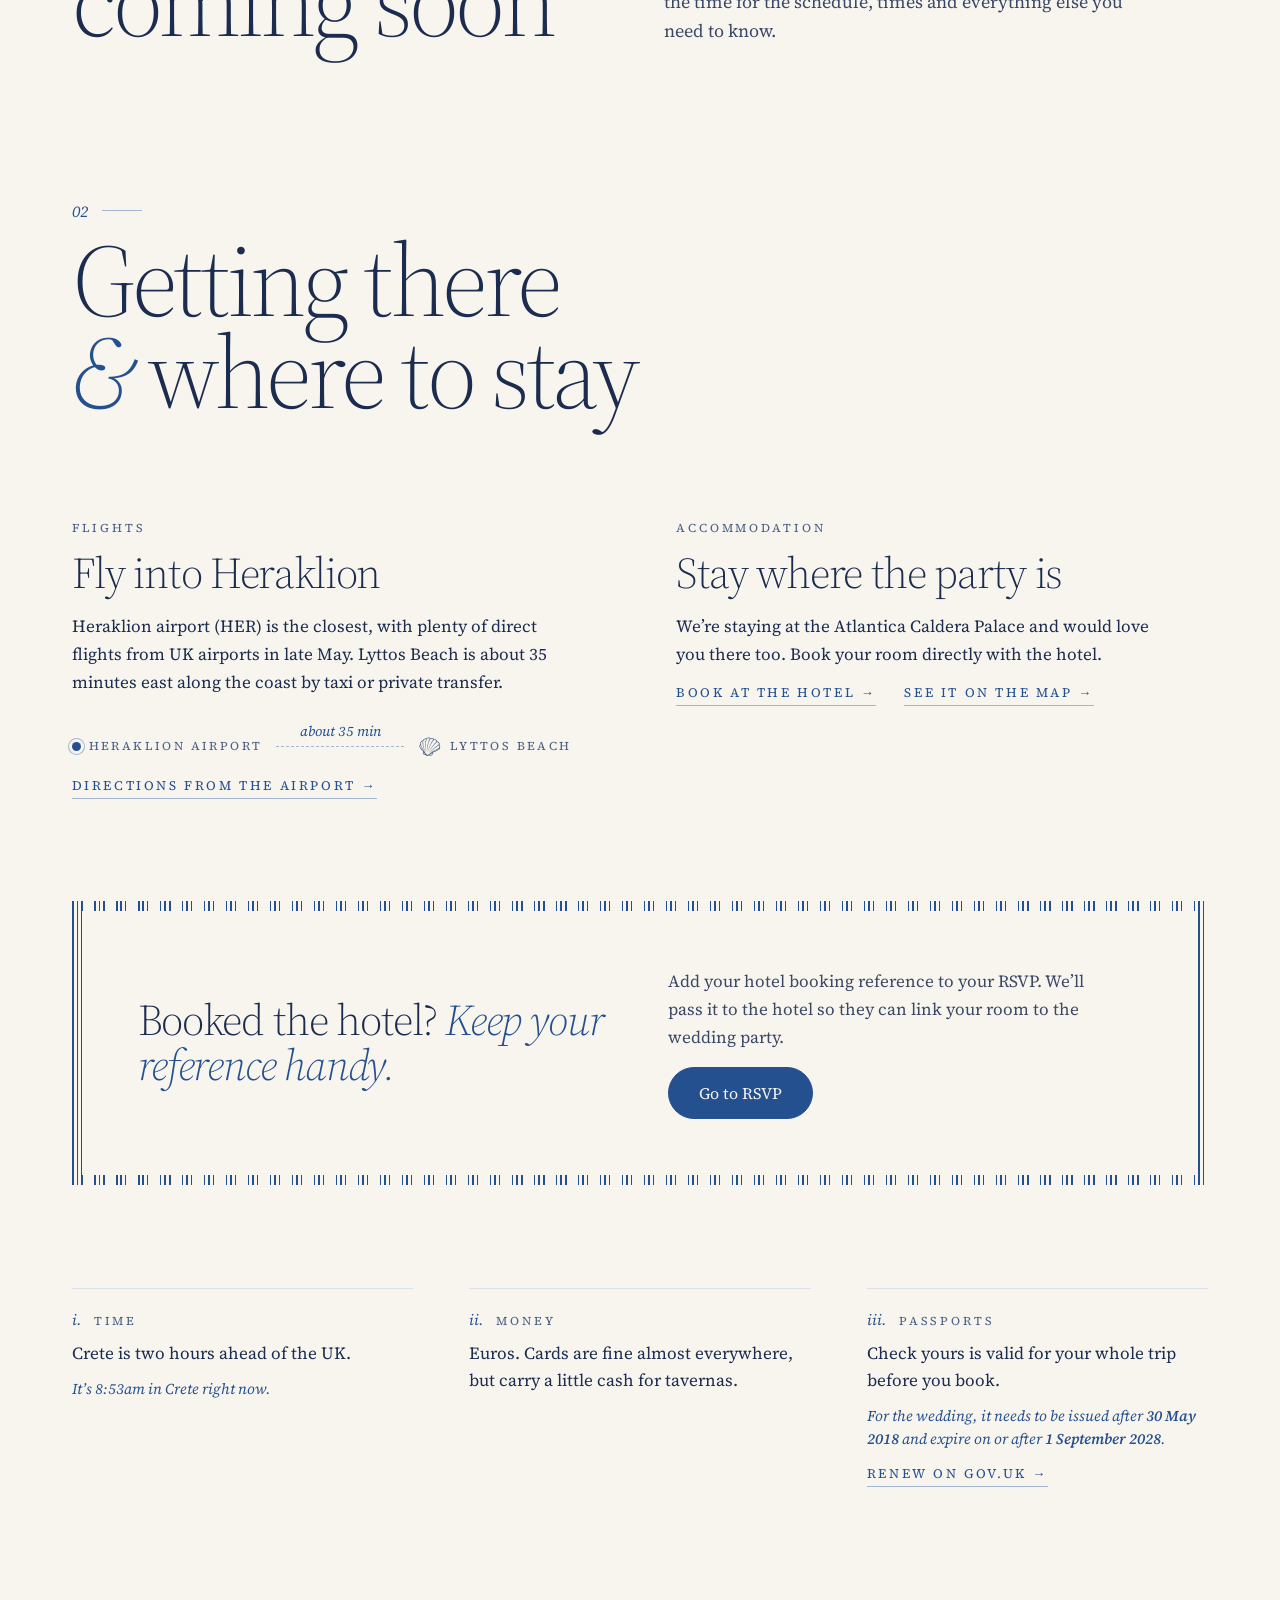
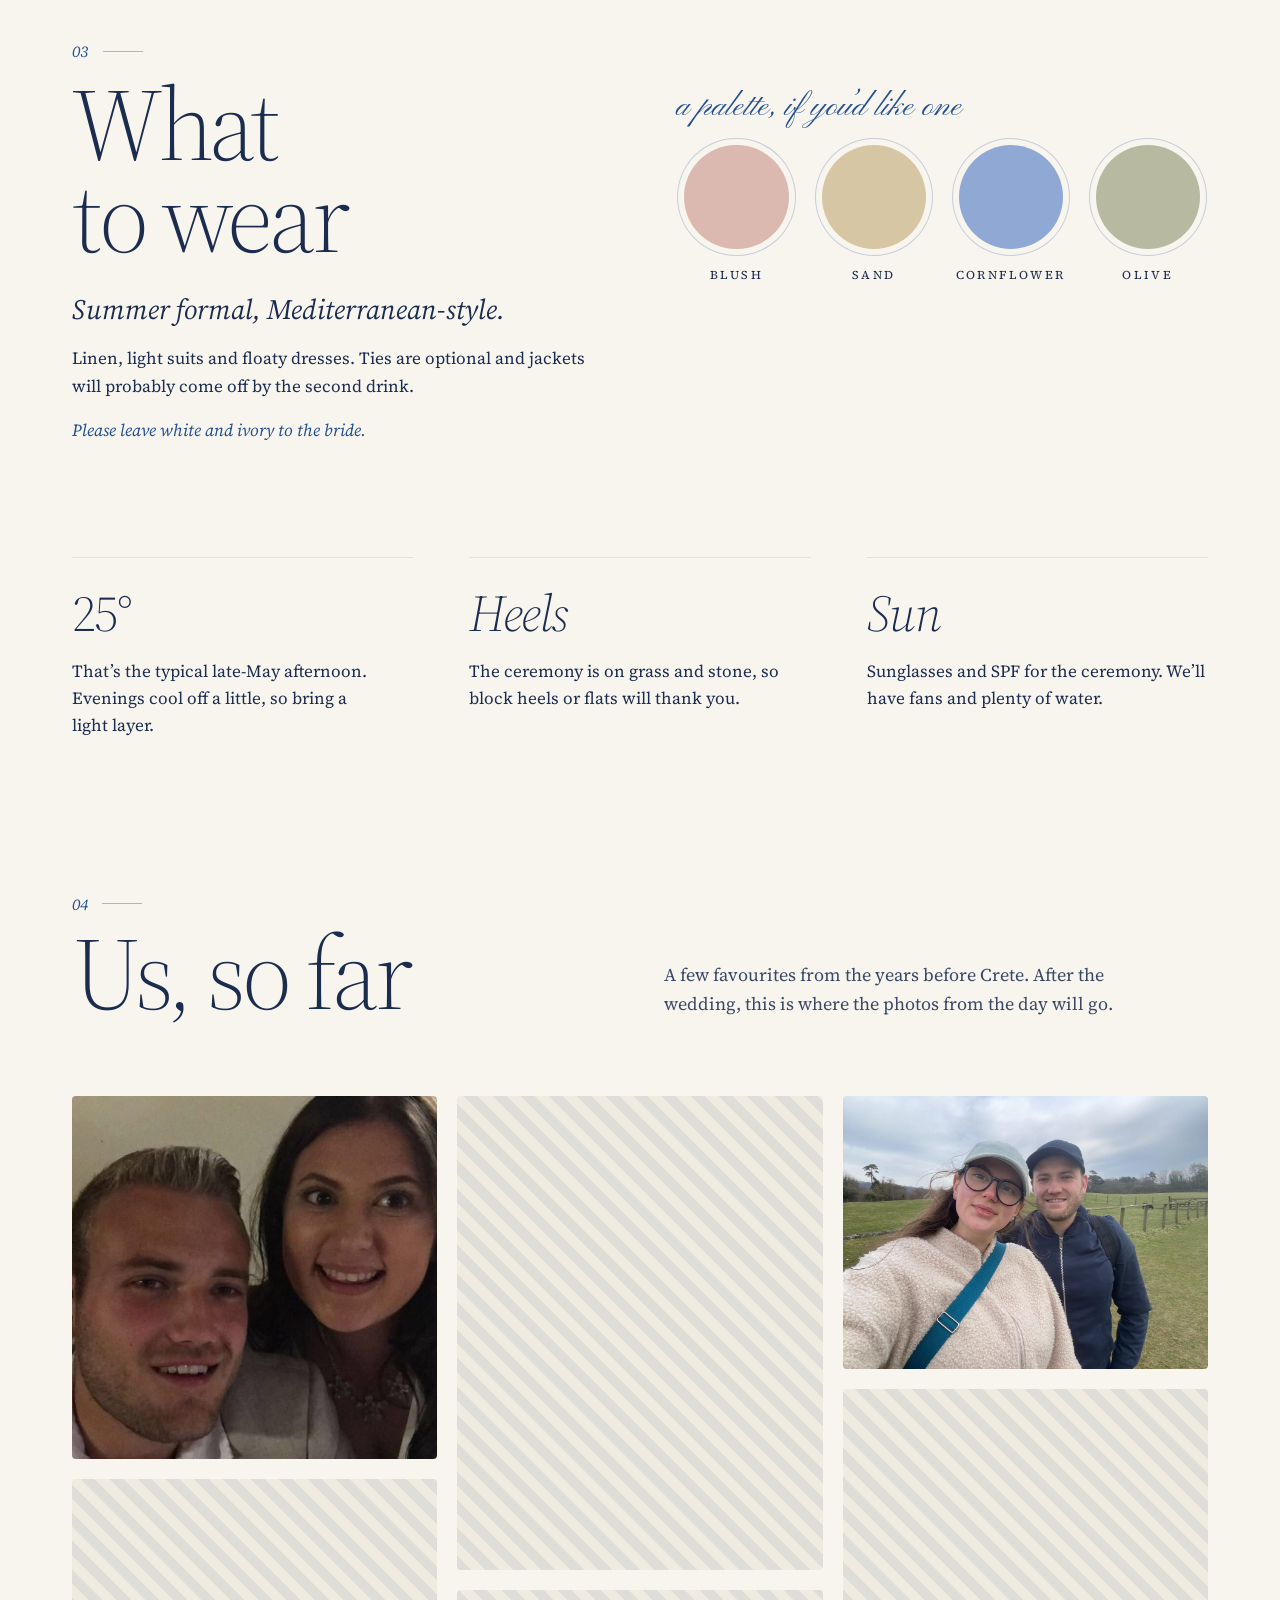
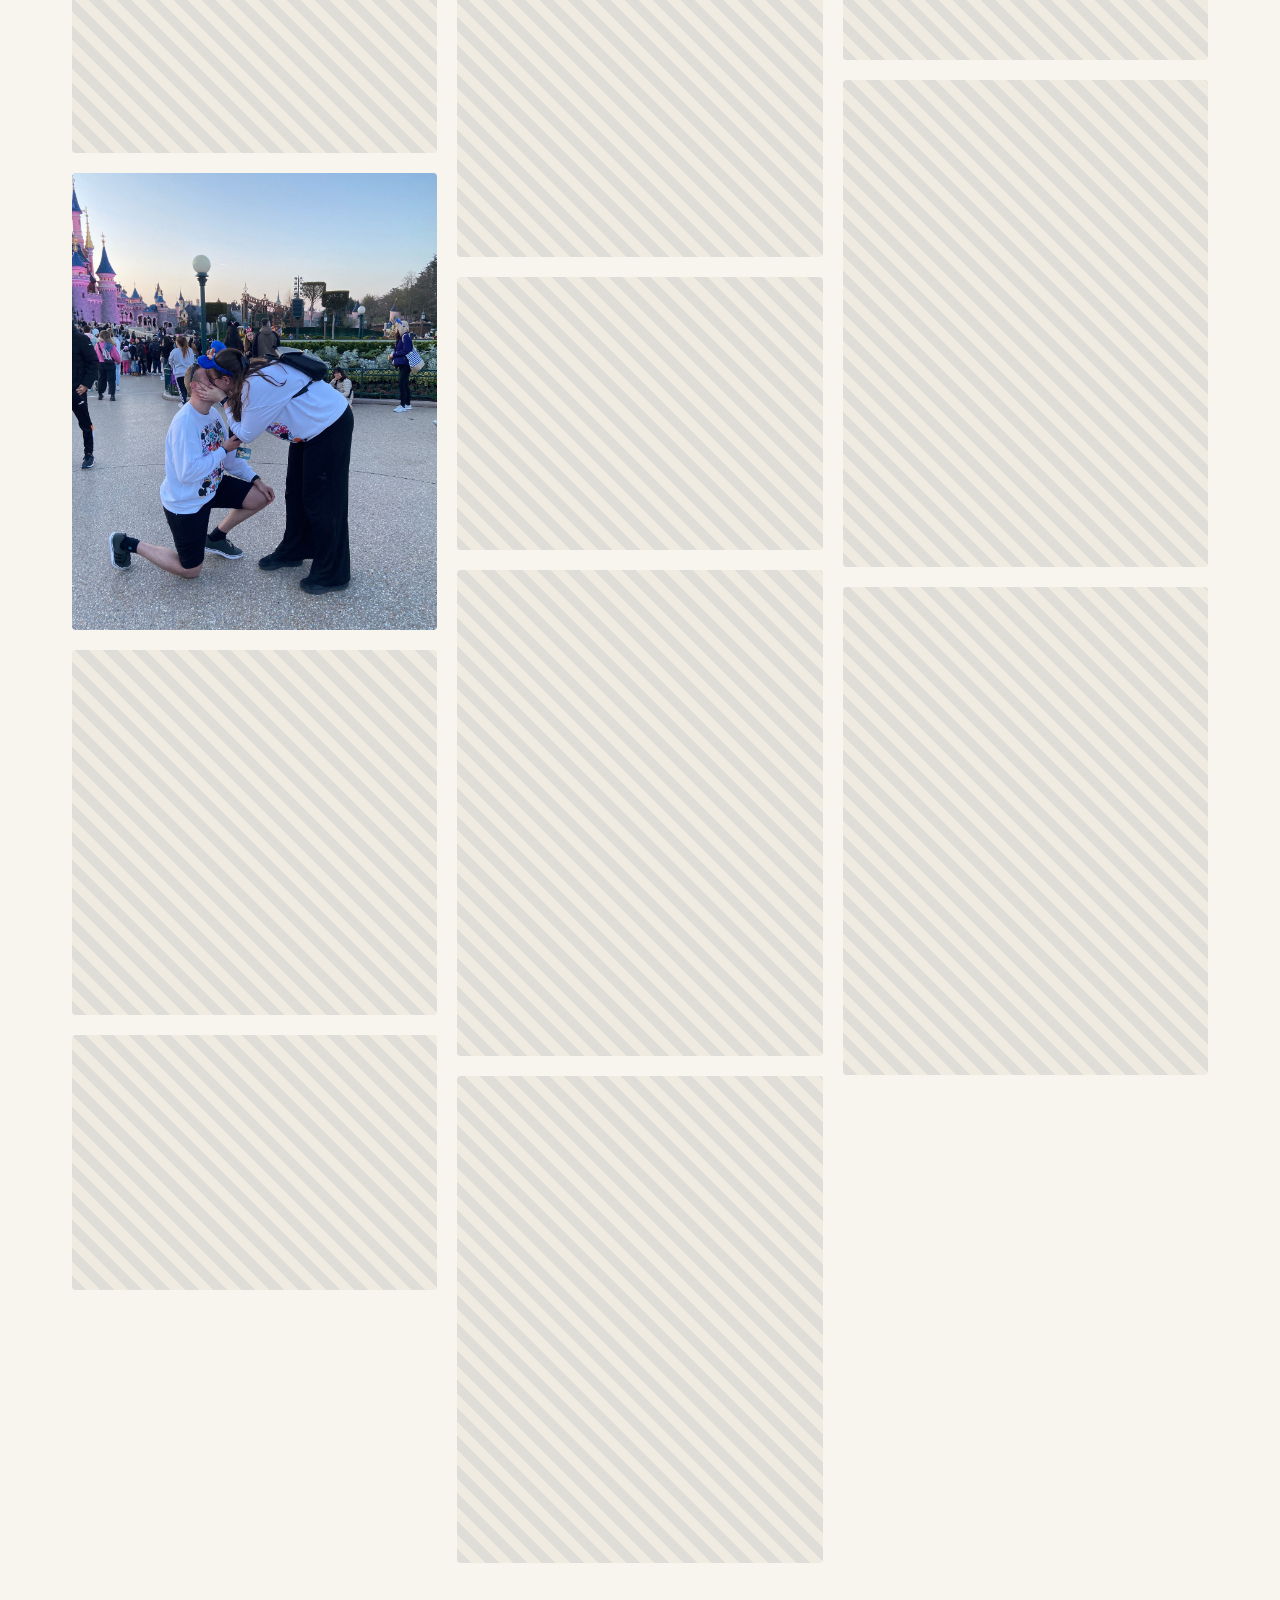
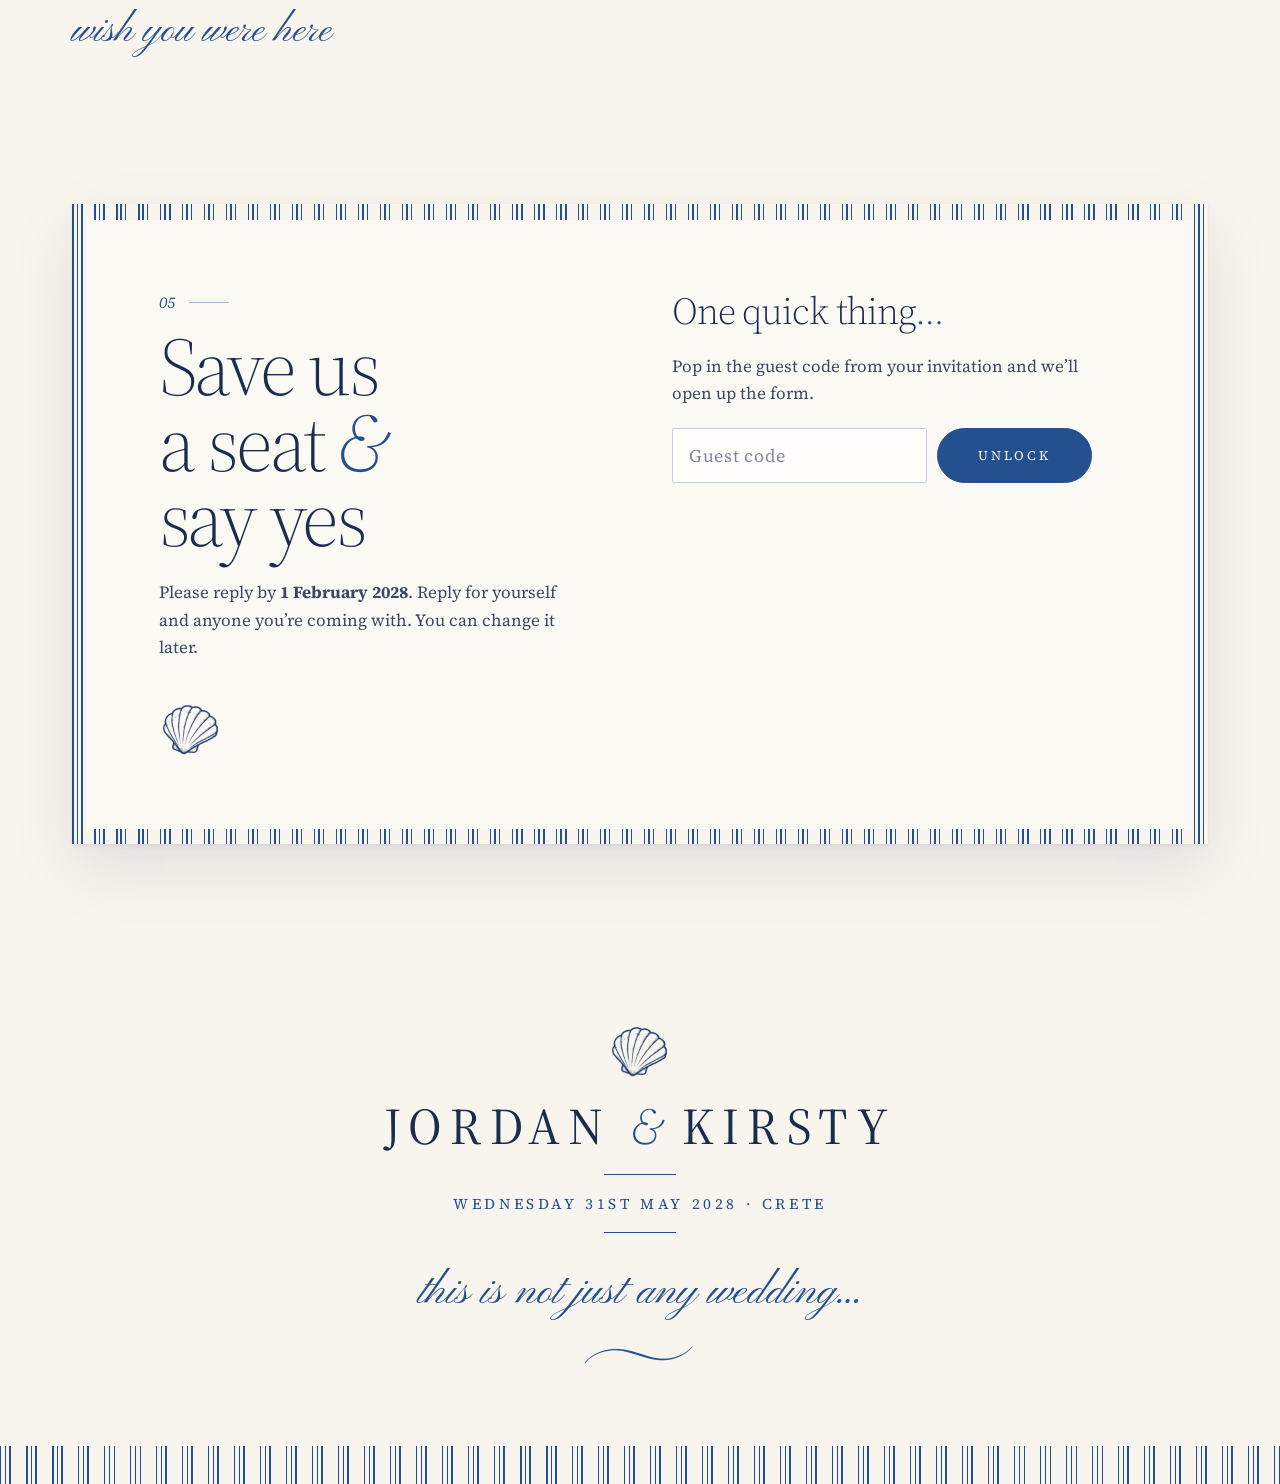
==== commit 6984e313: "Stop the RSVP note's final P being clipped on mobile Pad the slanted handwritten text so its glyphs " ====
--- a/index.html
+++ b/index.html
@@ -30,7 +30,7 @@
 
 <link rel="preload" href="fonts/ss4-latin.woff2" as="font" type="font/woff2" crossorigin>
 <link rel="preload" href="fonts/pinyon-latin.woff2" as="font" type="font/woff2" crossorigin>
-<link rel="stylesheet" href="styles.css?v=5">
+<link rel="stylesheet" href="styles.css?v=6">
 <script src="main.js?v=2" defer></script>
 </head>
 <body>
--- a/styles.css
+++ b/styles.css
@@ -248,7 +248,10 @@
 .rsvp-nudge__text {
   font-family: 'Caveat', 'Segoe Print', 'Bradley Hand', cursive;
   font-size: 26px; font-weight: 500; line-height: 1;
-  padding-bottom: 4px;
+  /* Side/top padding keeps the slanted glyphs (the final P especially)
+     inside the box: Safari clips ink that overhangs an animated layer.
+     The negative margin cancels it so the spacing doesn't change. */
+  padding: 3px 8px 4px 4px; margin: -3px -8px 0 -4px;
   transform: rotate(-4deg);
   animation: nudge-fade .6s 1s var(--ease-out) both;
 }
